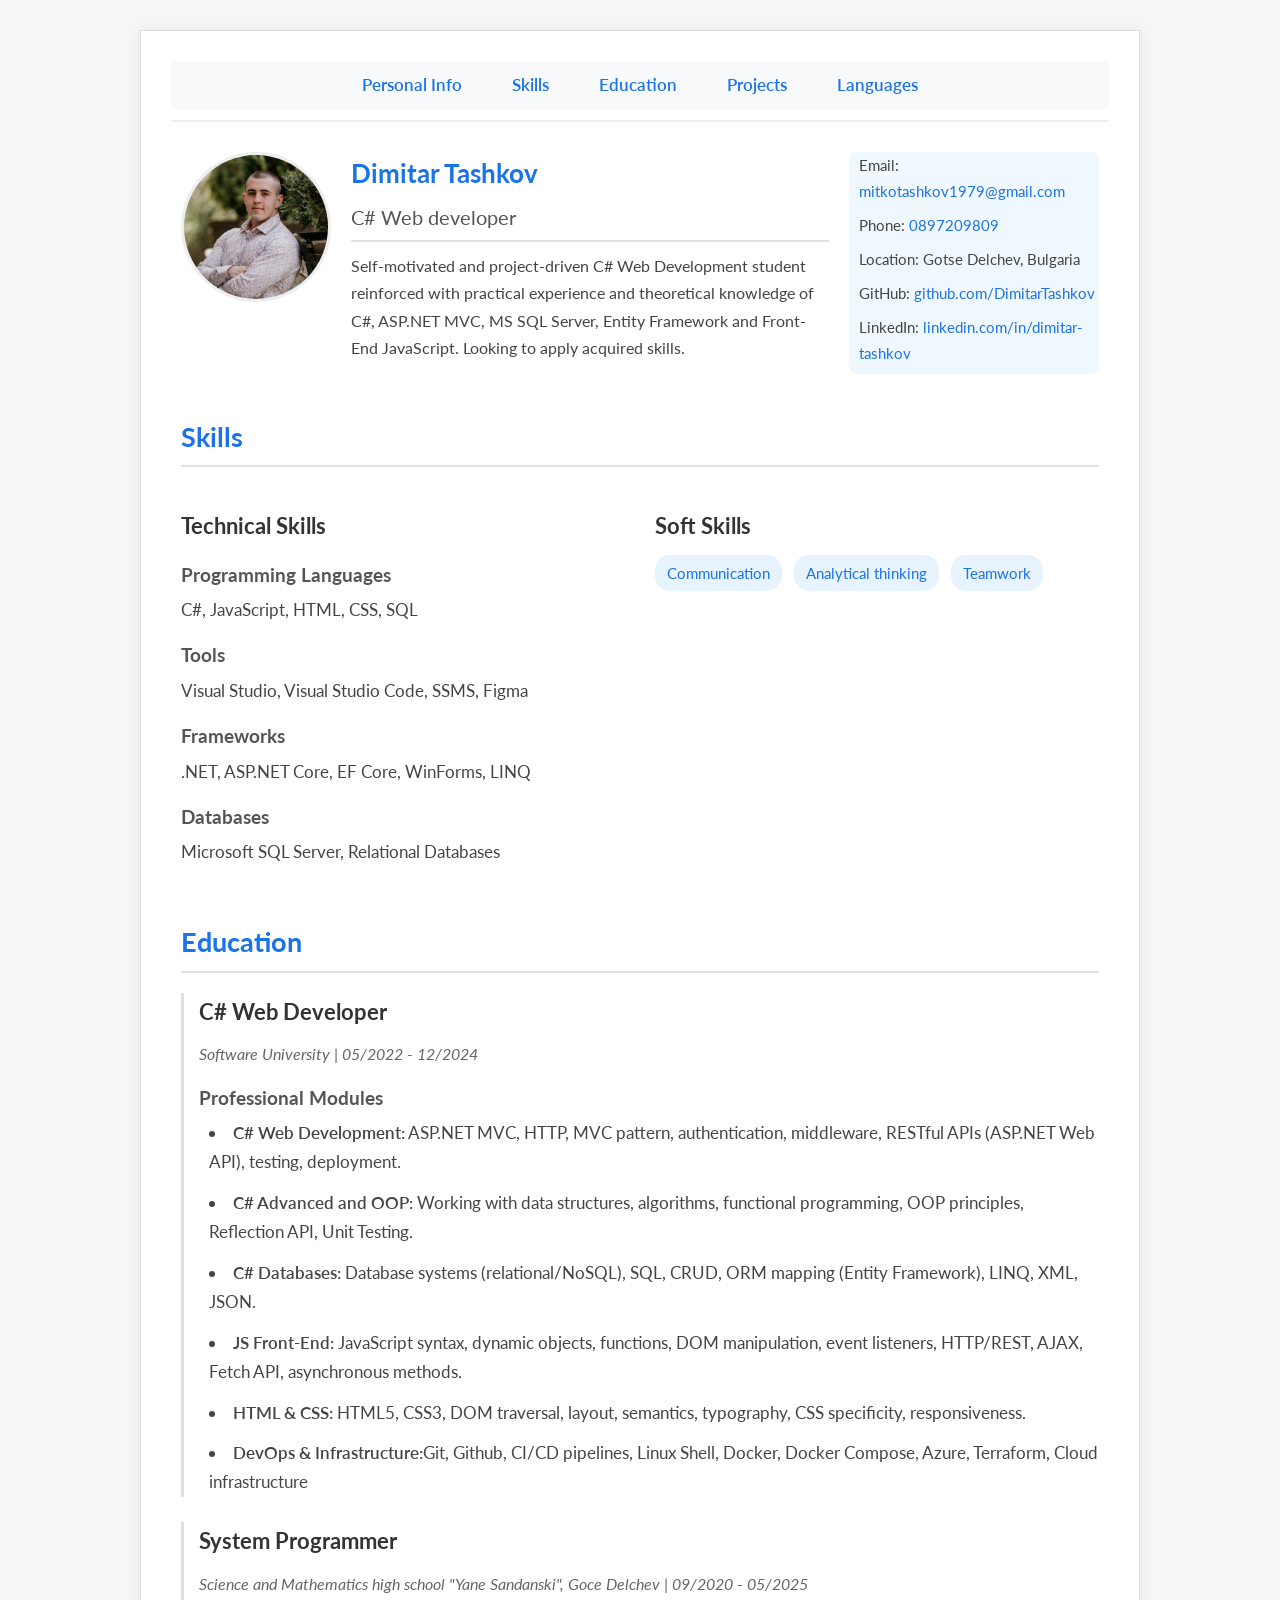
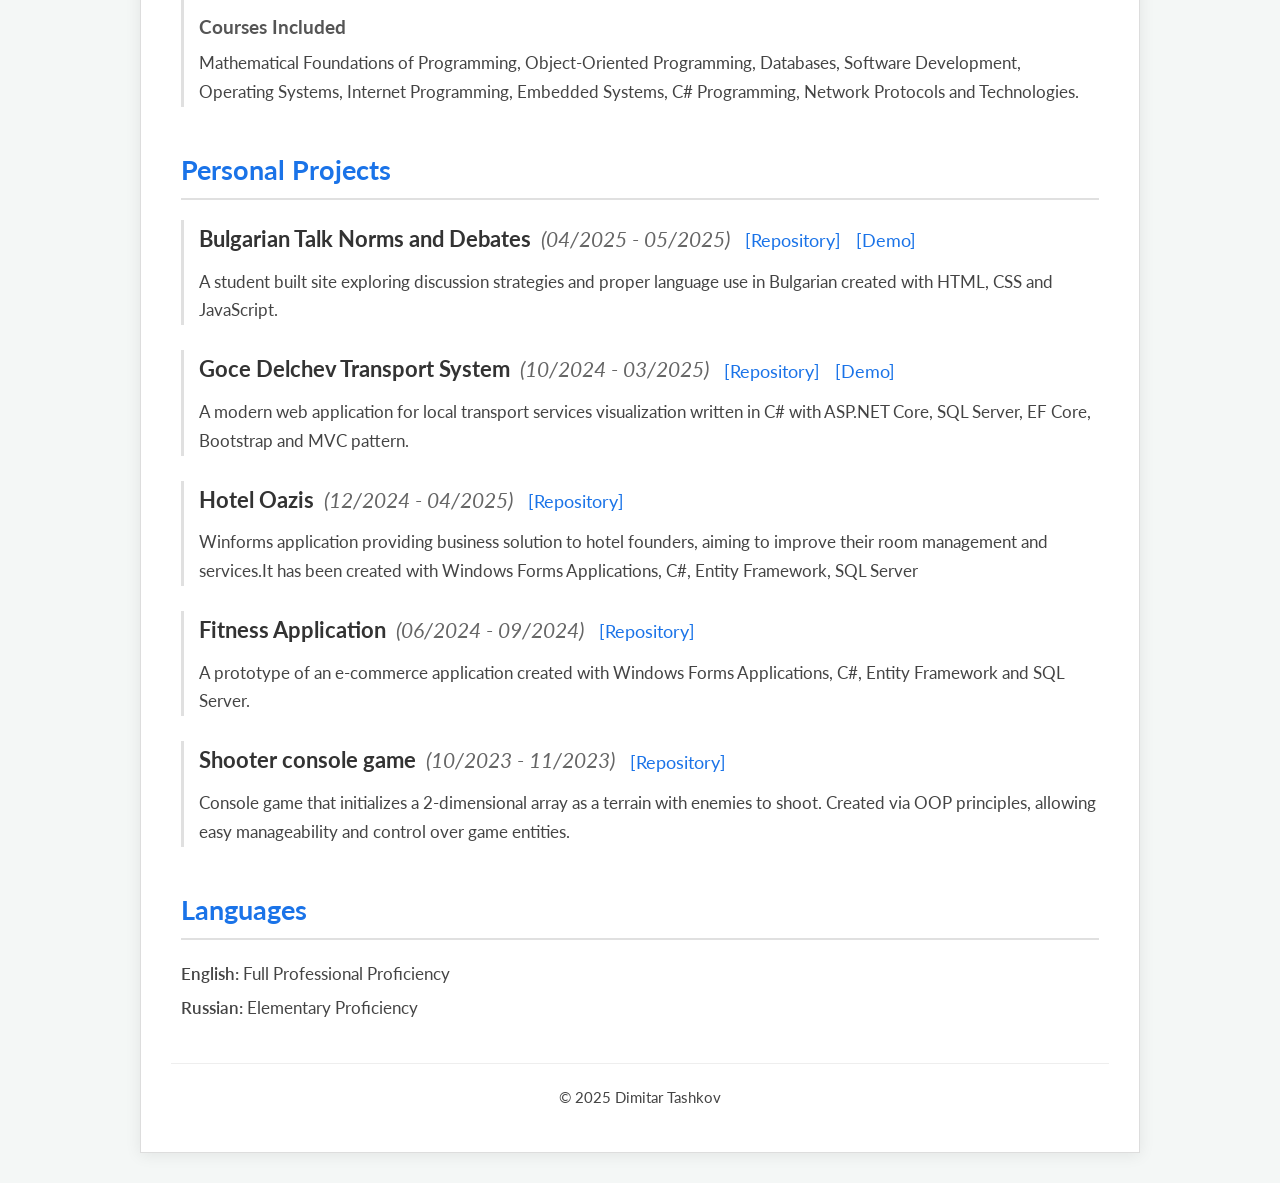
==== index.html @ c93a5710 "added the new completed course information" ====
<!DOCTYPE html>
<html lang="en">
<head>
    <meta charset="UTF-8">
    <meta name="viewport" content="width=device-width, initial-scale=1.0">
    <title>Dimitar Tashkov - C# Web Developer Portfolio</title>
    <link rel="stylesheet" href="style.css">
</head>
<body>

    <header> 
        <nav class="main-nav"> 
            <ul>
                <li><a href="#about">Personal Info</a></li>
                <li><a href="#skills">Skills</a></li>
                <li><a href="#education">Education</a></li>
                <li><a href="#projects">Projects</a></li>
                <li><a href="#languages">Languages</a></li>
            </ul>
        </nav>
    </header>


    <main>
         <section id="about">
            <div class="header-content"> 
               <img src="images/SafetStudio-1229-min.jpg" alt="Dimitar Tashkov" class="profile-pic">
               <div class="header-text">
                   <h1>Dimitar Tashkov</h1>
                   <h2>C# Web developer</h2>
                   <p class="summary">
                       Self-motivated and project-driven C# Web Development student reinforced with
                       practical experience and theoretical knowledge of C#, ASP.NET MVC, MS SQL Server,
                       Entity Framework and Front-End JavaScript. Looking to apply acquired skills.
                   </p>
               </div>
           </div>
           <div class="contact-info">
               <ul>
                   <li>Email: <a href="mailto:mitkotashkov1979@gmail.com">mitkotashkov1979@gmail.com</a></li>
                   <li>Phone: <a href="tel:0897209809">0897209809</a></li>
                   <li>Location: Gotse Delchev, Bulgaria</li>
                   <li>GitHub: <a href="https://github.com/DimitarTashkov" target="_blank">github.com/DimitarTashkov</a></li>
                   <li>LinkedIn: <a href="https://linkedin.com/in/dimitar-tashkov" target="_blank">linkedin.com/in/dimitar-tashkov</a></li>
               </ul>
           </div>
        </section>

        <section id="skills">
            <h2>Skills</h2>
            <div class="skills-grid">
                <div class="skill-category">
                    <h3>Technical Skills</h3>
                    <h4>Programming Languages</h4>
                    <p>C#, JavaScript, HTML, CSS, SQL</p>
                    <h4>Tools</h4>
                    <p>Visual Studio, Visual Studio Code, SSMS, Figma</p>
                    <h4>Frameworks</h4>
                    <p>.NET, ASP.NET Core, EF Core, WinForms, LINQ</p>
                    <h4>Databases</h4>
                    <p>Microsoft SQL Server, Relational Databases</p>
                </div>
                <div class="skill-category">
                    <h3>Soft Skills</h3>
                    <ul class="soft-skills">
                        <li>Communication</li>
                        <li>Analytical thinking</li>
                        <li>Teamwork</li>
                    </ul>
                </div>
            </div>
        </section>

        <section id="education">
            <h2>Education</h2>
            <article class="education-entry">
                <h3>C# Web Developer</h3>
                <p class="institution">Software University | 05/2022 - 12/2024</p>
                <h4>Professional Modules</h4>
                <ul>
                    <li><strong>C# Web Development:</strong> ASP.NET MVC, HTTP, MVC pattern, authentication, middleware, RESTful APIs (ASP.NET Web API), testing, deployment.</li>
                    <li><strong>C# Advanced and OOP:</strong> Working with data structures, algorithms, functional programming, OOP principles, Reflection API, Unit Testing.</li>
                    <li><strong>C# Databases:</strong> Database systems (relational/NoSQL), SQL, CRUD, ORM mapping (Entity Framework), LINQ, XML, JSON.</li>
                    <li><strong>JS Front-End:</strong> JavaScript syntax, dynamic objects, functions, DOM manipulation, event listeners, HTTP/REST, AJAX, Fetch API, asynchronous methods.</li>
                    <li><strong>HTML & CSS:</strong> HTML5, CSS3, DOM traversal, layout, semantics, typography, CSS specificity, responsiveness.</li>
                    <li><strong>DevOps & Infrastructure:</strong>Git, Github, CI/CD pipelines, Linux Shell, Docker, Docker Compose, Azure, Terraform, Cloud infrastructure</li>

                </ul>
            </article>
            <article class="education-entry">
                <h3>System Programmer</h3>
                <p class="institution">Science and Mathematics high school "Yane Sandanski", Goce Delchev | 09/2020 - 05/2025</p>
                <h4>Courses Included</h4>
                <p>Mathematical Foundations of Programming, Object-Oriented Programming, Databases, Software Development, Operating Systems, Internet Programming, Embedded Systems, C# Programming, Network Protocols and Technologies.</p>
            </article>
        </section>

        <section id="projects">
            <h2>Personal Projects</h2>
            <article class="project-entry">
                <h3>
                    Bulgarian Talk Norms and Debates
                    <span class="project-dates">(04/2025 - 05/2025)</span>
                    <a href="https://github.com/Nas-k-o/Bulgarian-Talk-Norms-and-Debate" class="project-link" target="_blank">[Repository]</a>
                    <a href="https://nas-k-o.github.io/Bulgarian-Talk-Norms-and-Debate/" class="project-link" target="_blank">[Demo]</a> 
                </h3>
                <p>A student built site exploring discussion strategies and proper language use in Bulgarian created with HTML, CSS and JavaScript.</p>
            </article>
            <article class="project-entry">
                <h3>
                    Goce Delchev Transport System
                    <span class="project-dates">(10/2024 - 03/2025)</span>
                    <a href="https://github.com/DimitarTashkov/GoceTransportApp" class="project-link" target="_blank">[Repository]</a>
                    <a href="https://gocetransport.azurewebsites.net/" class="project-link" target="_blank">[Demo]</a>                 </h3>
                <p>A modern web application for local transport services visualization written in C# with ASP.NET Core, SQL Server, EF Core, Bootstrap and MVC pattern.</p>
            </article>
            <article class="project-entry">
                <h3>
                    Hotel Oazis
                    <span class="project-dates">(12/2024 - 04/2025)</span>
                     <a href="https://github.com/DimitarTashkov/Hotel-Oazis" class="project-link" target="_blank">[Repository]</a> <!-- Add actual link -->
               </h3>
                <p>Winforms application providing business solution to hotel founders, aiming to improve their room management and services.It has been created with Windows Forms Applications, C#, Entity Framework, SQL Server</p>
            </article>
            <article class="project-entry">
                <h3>
                    Fitness Application
                    <span class="project-dates">(06/2024 - 09/2024)</span>
                     <a href="https://github.com/DimitarTashkov/Fitness-Application" class="project-link" target="_blank">[Repository]</a> <!-- Add actual link -->
               </h3>
                <p>A prototype of an e-commerce application created with Windows Forms Applications, C#, Entity Framework and SQL Server.</p>
            </article>
            <article class="project-entry">
                <h3>
                    Shooter console game
                    <span class="project-dates">(10/2023 - 11/2023)</span>
                     <a href="https://github.com/DimitarTashkov/Shooter-Game-Project" class="project-link" target="_blank">[Repository]</a> <!-- Add actual link -->
               </h3>
                <p>Console game that initializes a 2-dimensional array as a terrain with enemies to shoot. Created via OOP principles, allowing easy manageability and control over game entities.</p>
            </article>
        </section>

        <section id="languages">
            <h2>Languages</h2>
            <p><strong>English:</strong> Full Professional Proficiency</p>
            <p><strong>Russian:</strong> Elementary Proficiency</p>
        </section>
    </main>

    <footer>
        <p>© 2025 Dimitar Tashkov</p>
    </footer>

</body>
</html>
---- style.css ----
@import url('https://fonts.googleapis.com/css2?family=Lato:wght@400;700&display=swap'); 

* {
    box-sizing: border-box;
    margin: 0;
    padding: 0;
}

html { 
    background-color: #f4f7f6; 
}

body {
    font-family: 'Lato', 'Segoe UI', Tahoma, Geneva, Verdana, sans-serif; 
    line-height: 1.7; 
    color: #333;
    max-width: 1000px; 
    margin: 30px auto; 
    padding: 30px; 
    border: 1px solid #ddd; 
    box-shadow: 0 2px 15px rgba(0, 0, 0, 0.08); 
    background-color: #fff; 
    font-size: 17px; 
}

header {
    border-bottom: 2px solid #eee;
    padding-bottom: 10px; 
    margin-bottom: 30px;
    display: flex; 
    flex-direction: column; 
    align-items: center; 
}

.main-nav {
    width: 100%; 
    background-color: #f8f9fa; 
    padding: 10px 0; 
    border-radius: 5px; 
}

.main-nav ul {
    list-style: none; 
    padding: 0;
    margin: 0;
    display: flex; 
    justify-content: center; 
    gap: 20px; 
}

.main-nav li {
    margin: 0; 
}

.main-nav a {
    text-decoration: none; 
    color: #1a73e8; 
    padding: 8px 15px; 
    border-radius: 4px;
    transition: background-color 0.3s ease; 
    font-weight: 600;
}

.main-nav a:hover,
.main-nav a:focus { 
    background-color: #e7f3ff;
    color: #0f4fa8; 
}

#about {
    display: flex; 
    flex-wrap: wrap; 
    gap: 20px; 
    margin-bottom: 40px; 
}

.header-content {
    display: flex;
    align-items: flex-start; 
    gap: 20px;
    flex: 3; 
    min-width: 300px; 
}

.profile-pic {
    width: 150px;  
    height: 150px; 
    border-radius: 50%; 
    object-fit: cover; 
    border: 3px solid #eee;
}

.header-text h1 {
    margin-bottom: 5px;
    color: #1a73e8; 
    font-weight: 700; 
}

.header-text h2 {
    margin-bottom: 10px;
    font-weight: normal;
    color: #555;
    font-size: 1.2em;
}

.summary {
    font-size: 0.95em;
    color: #444;
}

.contact-info {
    flex: 1; 
    min-width: 250px; 
    background-color: #f0f8ff; 
    border-radius: 8px;
    font-size: 0.9em;
    margin-top: 0;
}

.contact-info ul {
    list-style: none;
}

.contact-info li {
    margin-bottom: 8px;
}

.contact-info a {
    color: #1a73e8;
    text-decoration: none;
}

contact-info a:hover {
    text-decoration: underline;
}

main {
    padding: 0 10px; 
}

section {
    margin-bottom: 40px;
}

h2 { 
    color: #1a73e8;
    border-bottom: 2px solid #e0e0e0;
    padding-bottom: 5px;
    margin-bottom: 20px;
    font-size: 1.6em;
    font-weight: 700; 
}

h3 { 
    color: #333;
    margin-bottom: 10px;
    font-size: 1.3em;
    font-weight: 700; 
    margin-top: 20px; 
}

h4 { 
    color: #555;
    margin-top: 15px;
    margin-bottom: 5px;
    font-size: 1.1em;
    font-weight: 700; 
}

p, li {
    margin-bottom: 12px; 
    color: #444;
}

ul {
    list-style-position: inside; 
    padding-left: 10px; 
}

strong {
    font-weight: 600; 
}

a {
    color: #1a73e8;
}

a:hover {
    color: #0f4fa8;
}

#skills .skills-grid {
    display: grid;
    grid-template-columns: repeat(auto-fit, minmax(250px, 1fr)); 
    gap: 30px;
}

.soft-skills {
    list-style: none;
    padding-left: 0;
}

.soft-skills li {
    display: inline-block; 
    background-color: #e7f3ff;
    color: #1a73e8;
    padding: 5px 12px;
    border-radius: 15px;
    margin-right: 8px;
    margin-bottom: 8px;
    font-size: 0.9em;
}

.education-entry, .project-entry {
    margin-bottom: 25px;
    padding-left: 15px;
    border-left: 3px solid #e0e0e0; 
}

.institution, .project-dates {
    font-style: italic;
    color: #666;
    font-size: 0.95em;
    margin-bottom: 10px;
}
.project-link {
    font-size: 0.8em;
    margin-left: 10px;
    text-decoration: none;
    color: #1a73e8;
    font-weight: normal;
    vertical-align: middle;
}
.project-link:hover {
    text-decoration: underline;
}
.project-dates {
    margin-left: 5px;
    font-weight: normal;
}

#languages p {
    margin-bottom: 5px;
}

footer {
    text-align: center;
    margin-top: 40px;
    padding-top: 20px;
    border-top: 1px solid #eee;
    font-size: 0.9em;
    color: #777;
}

@media (max-width: 768px) {
    body {
        margin: 10px;
        padding: 15px;
        font-size: 16px; /* Slightly reduce base font size */
    }

    header {
        flex-direction: column; 
        align-items: center; 
        text-align: center;
        margin-bottom: 20px; /* Reduce margin */
    }

    .main-nav ul {
        gap: 10px; /* Reduce gap between nav items */
        flex-wrap: wrap; /* Allow nav items to wrap */
        justify-content: center; /* Keep items centered */
    }

    #about {
        gap: 15px; /* Reduce gap in about section */
        flex-direction: column; /* Stack children vertically */
        align-items: center; /* Center items now that it's a column */
    }

    .header-content {
        flex-direction: column;
        align-items: center;
        text-align: center;
        min-width: auto; /* Remove min-width */
        width: 100%; /* Ensure it takes full width */
    }

    .contact-info {
        width: 100%;
        margin-top: 15px;
        text-align: left;
        min-width: auto; /* Remove min-width */
    }

    h1 {
        font-size: 1.8em;
    }
    h2 { /* Section titles */
        font-size: 1.4em;
    }
    h3 { /* Sub-section titles */
        font-size: 1.2em;
    }
}

@media (max-width: 480px) {
    body {
        padding: 10px; /* Further reduce padding */
        font-size: 15px; /* Further reduce base font size */
    }

    .main-nav ul {
        flex-direction: column; /* Stack nav items vertically */
        align-items: center; /* Center stacked items */
        gap: 5px; /* Reduce gap for vertical stack */
    }

    .main-nav a {
        padding: 6px 10px; /* Slightly reduce nav link padding */
    }

    .profile-pic {
        width: 100px; /* Make picture smaller */
        height: 100px;
    }
     h1 {
        font-size: 1.6em;
    }
    h2 { /* Section titles */
        font-size: 1.3em;
    }
    h3 { /* Sub-section titles */
        font-size: 1.1em;
    }
    .skills-grid {
        grid-template-columns: 1fr; /* Already set, but good to confirm */
        gap: 15px; /* Reduce gap in skills grid */
    }

    .education-entry, .project-entry {
        padding-left: 10px; /* Reduce padding */
    }
    /* Adjust font sizes for smaller screens */
}
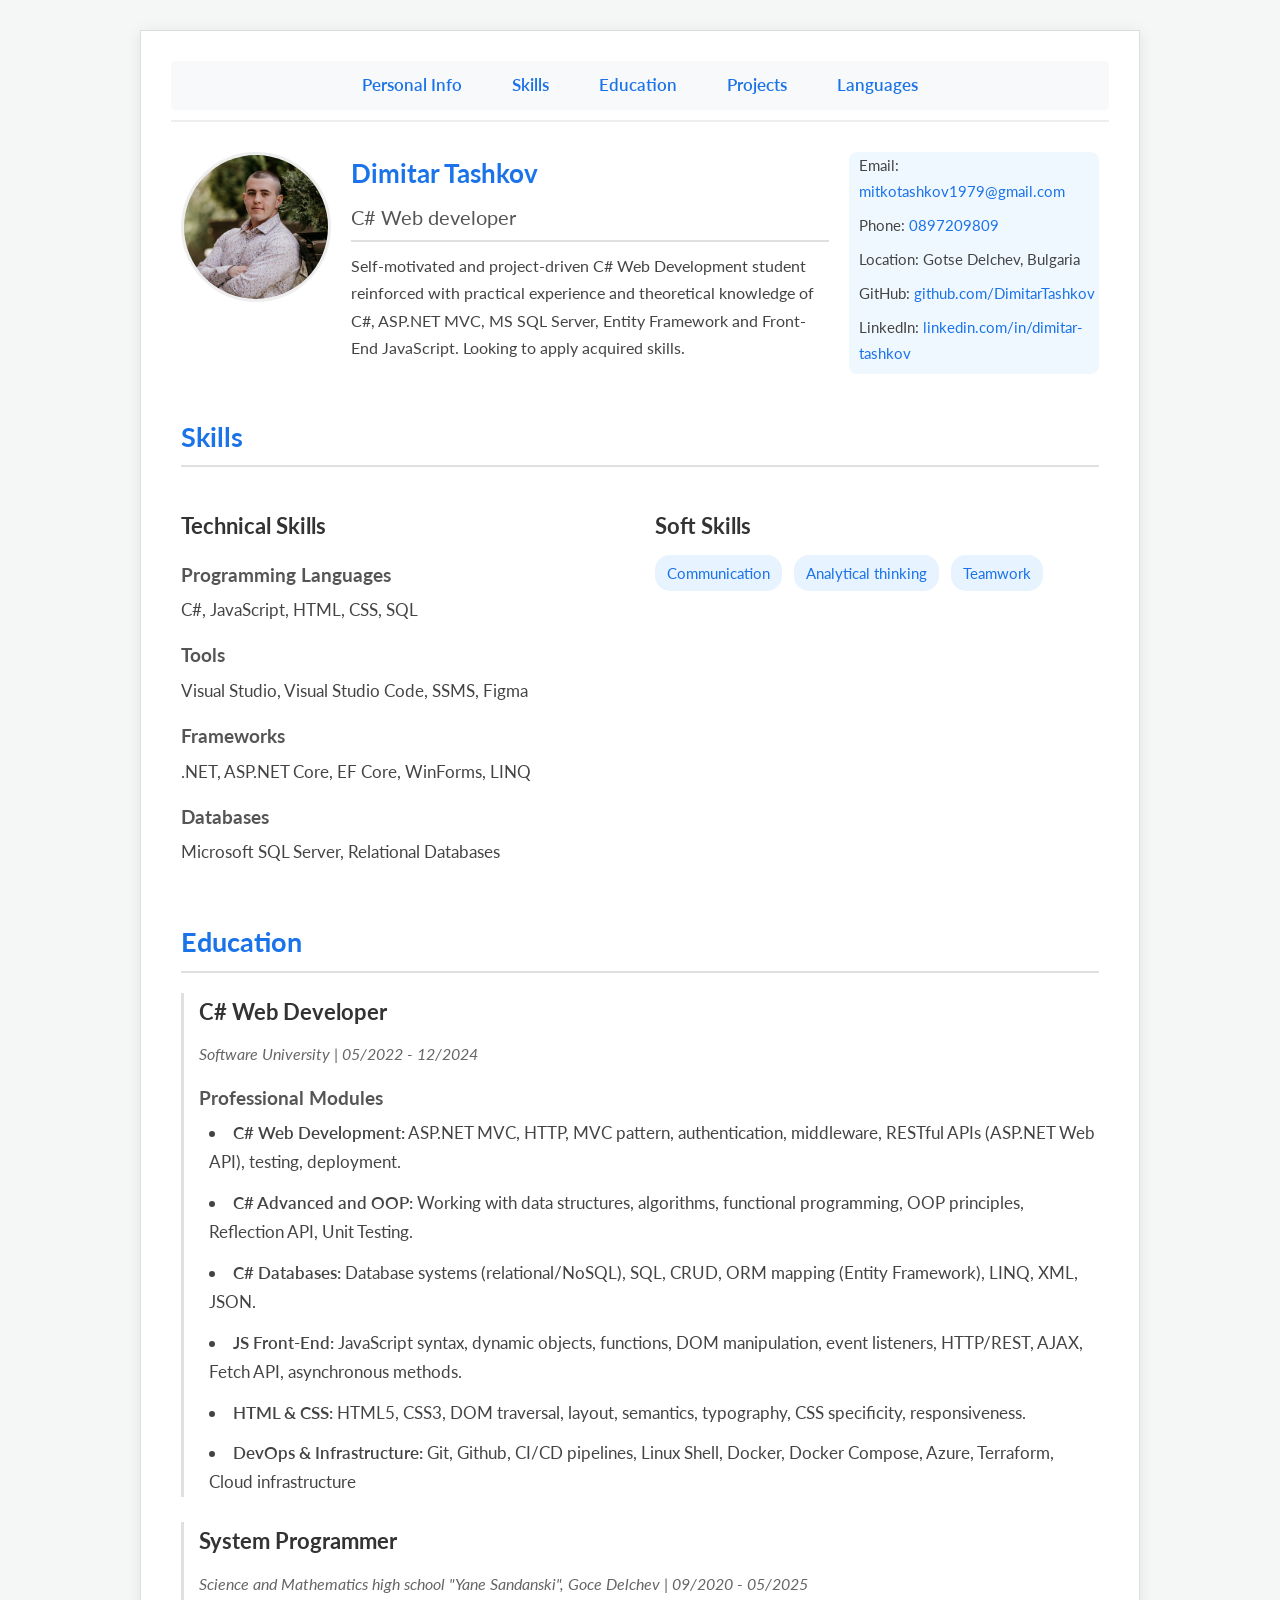
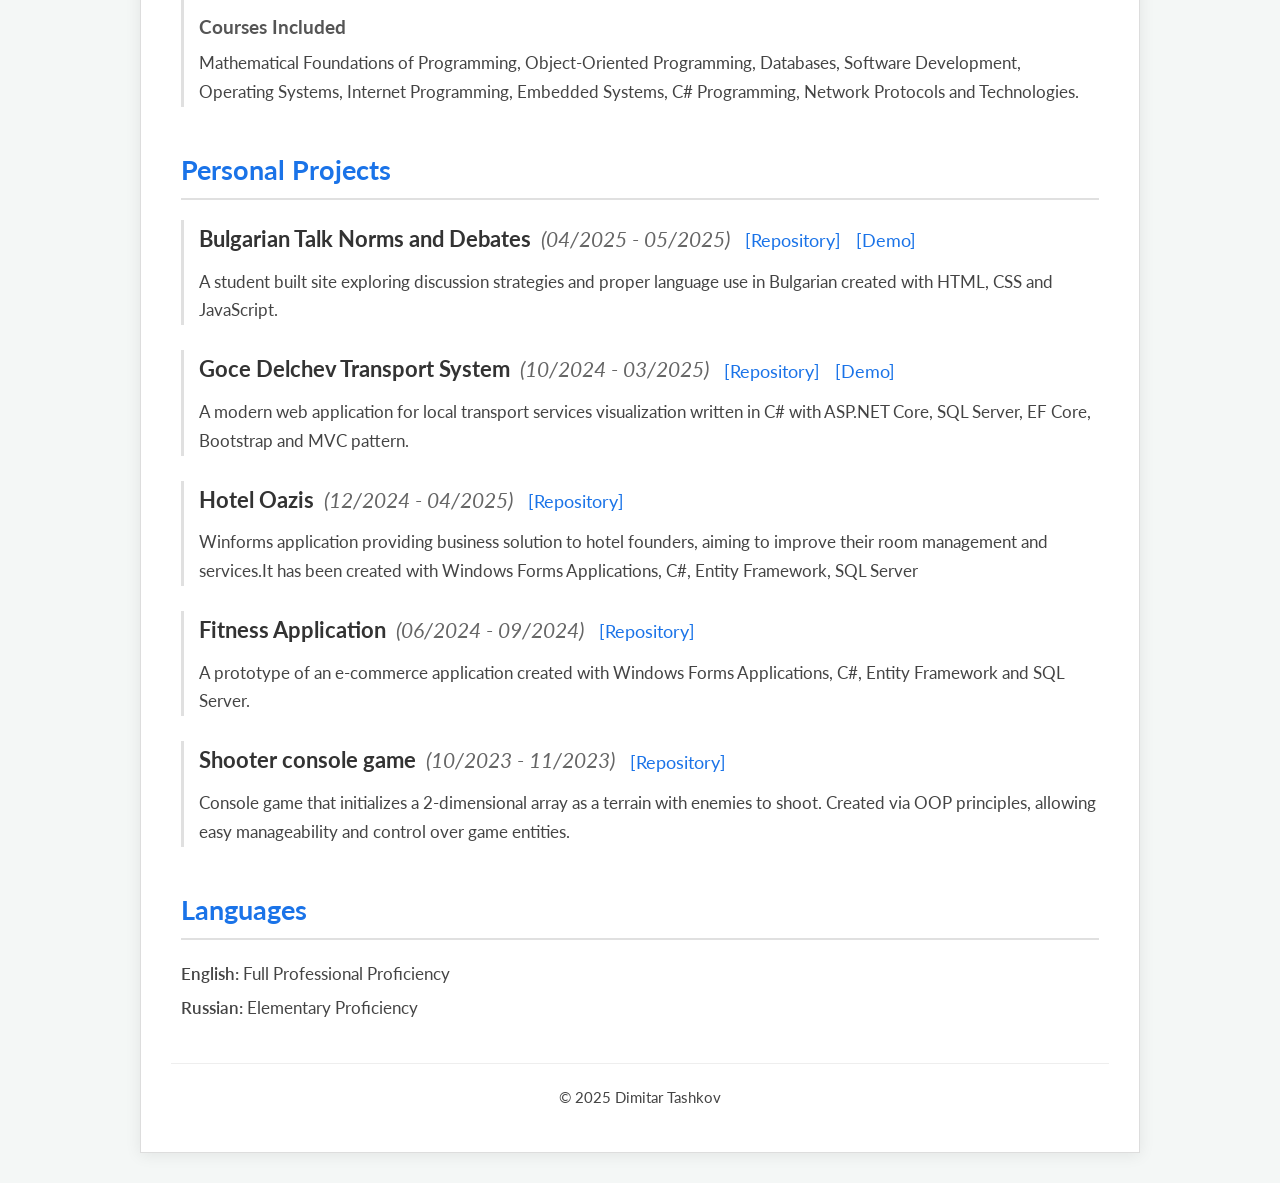
==== commit c9fbf033: "Fix spacing" ====
--- a/index.html
+++ b/index.html
@@ -83,7 +83,7 @@
                     <li><strong>C# Databases:</strong> Database systems (relational/NoSQL), SQL, CRUD, ORM mapping (Entity Framework), LINQ, XML, JSON.</li>
                     <li><strong>JS Front-End:</strong> JavaScript syntax, dynamic objects, functions, DOM manipulation, event listeners, HTTP/REST, AJAX, Fetch API, asynchronous methods.</li>
                     <li><strong>HTML & CSS:</strong> HTML5, CSS3, DOM traversal, layout, semantics, typography, CSS specificity, responsiveness.</li>
-                    <li><strong>DevOps & Infrastructure:</strong>Git, Github, CI/CD pipelines, Linux Shell, Docker, Docker Compose, Azure, Terraform, Cloud infrastructure</li>
+                    <li><strong>DevOps & Infrastructure: </strong>Git, Github, CI/CD pipelines, Linux Shell, Docker, Docker Compose, Azure, Terraform, Cloud infrastructure</li>
 
                 </ul>
             </article>
@@ -152,4 +152,4 @@
     </footer>
 
 </body>
-</html>+</html>
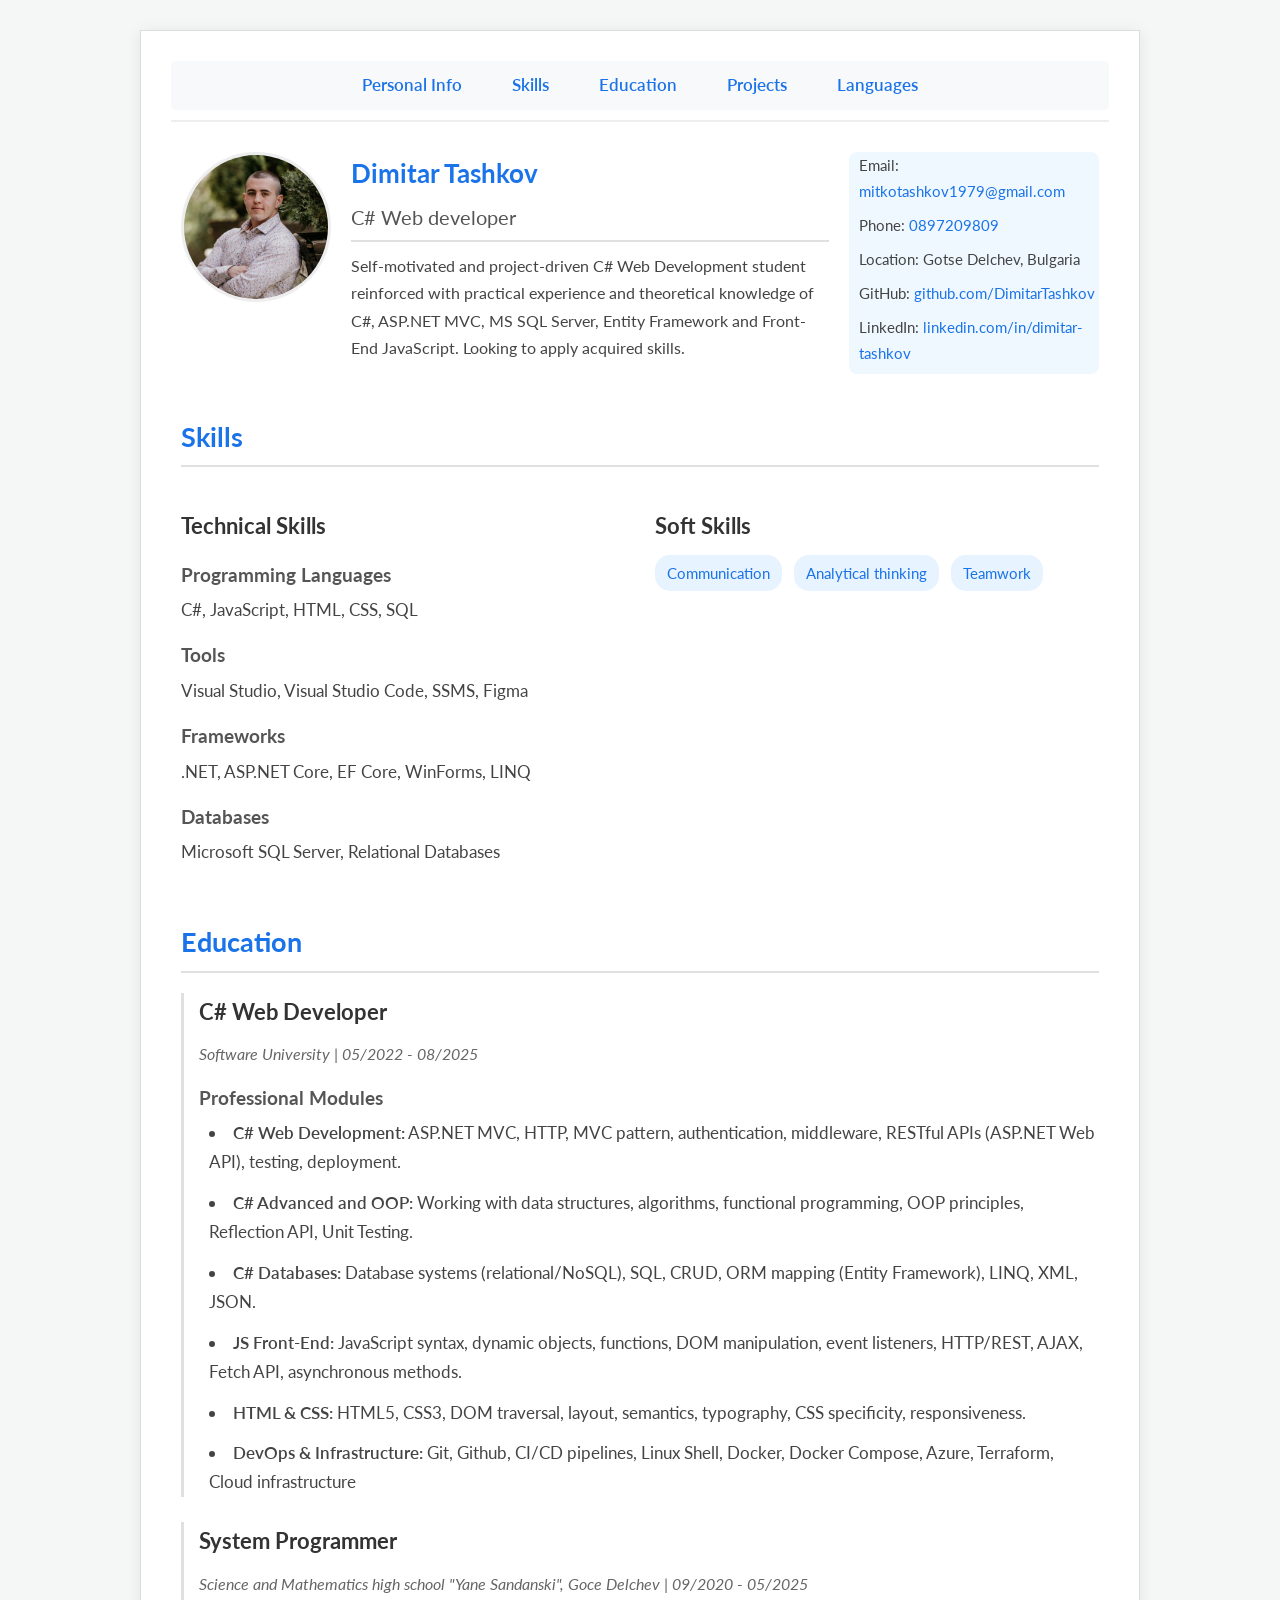
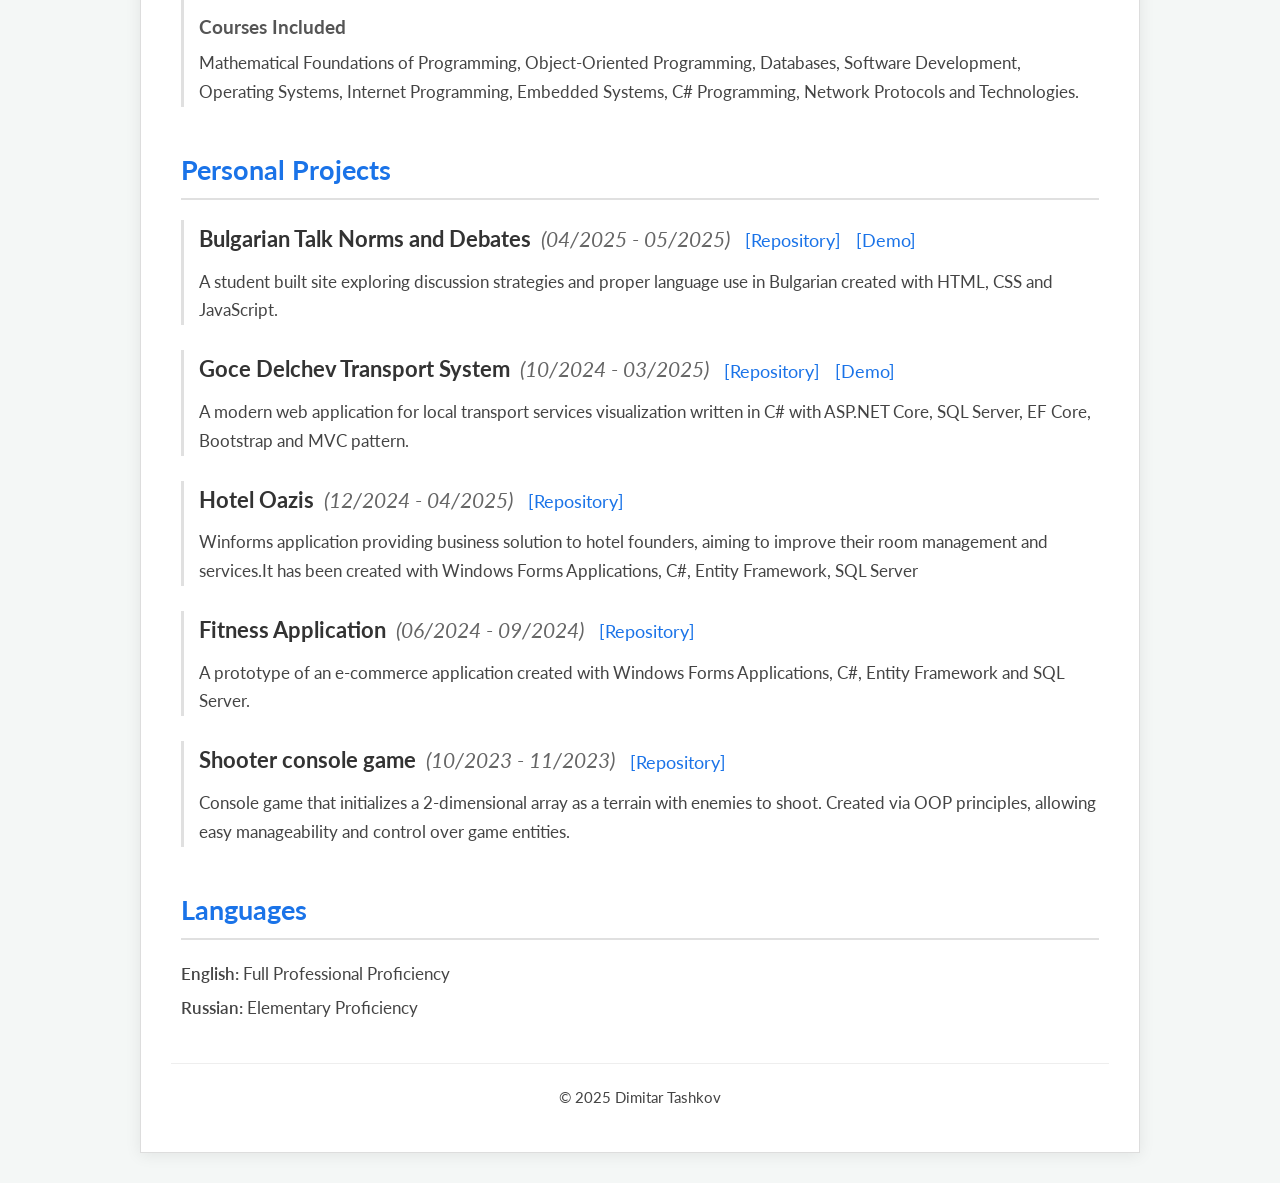
==== commit ecfa4000: "fix years" ====
--- a/index.html
+++ b/index.html
@@ -75,7 +75,7 @@
             <h2>Education</h2>
             <article class="education-entry">
                 <h3>C# Web Developer</h3>
-                <p class="institution">Software University | 05/2022 - 12/2024</p>
+                <p class="institution">Software University | 05/2022 - 08/2025</p>
                 <h4>Professional Modules</h4>
                 <ul>
                     <li><strong>C# Web Development:</strong> ASP.NET MVC, HTTP, MVC pattern, authentication, middleware, RESTful APIs (ASP.NET Web API), testing, deployment.</li>
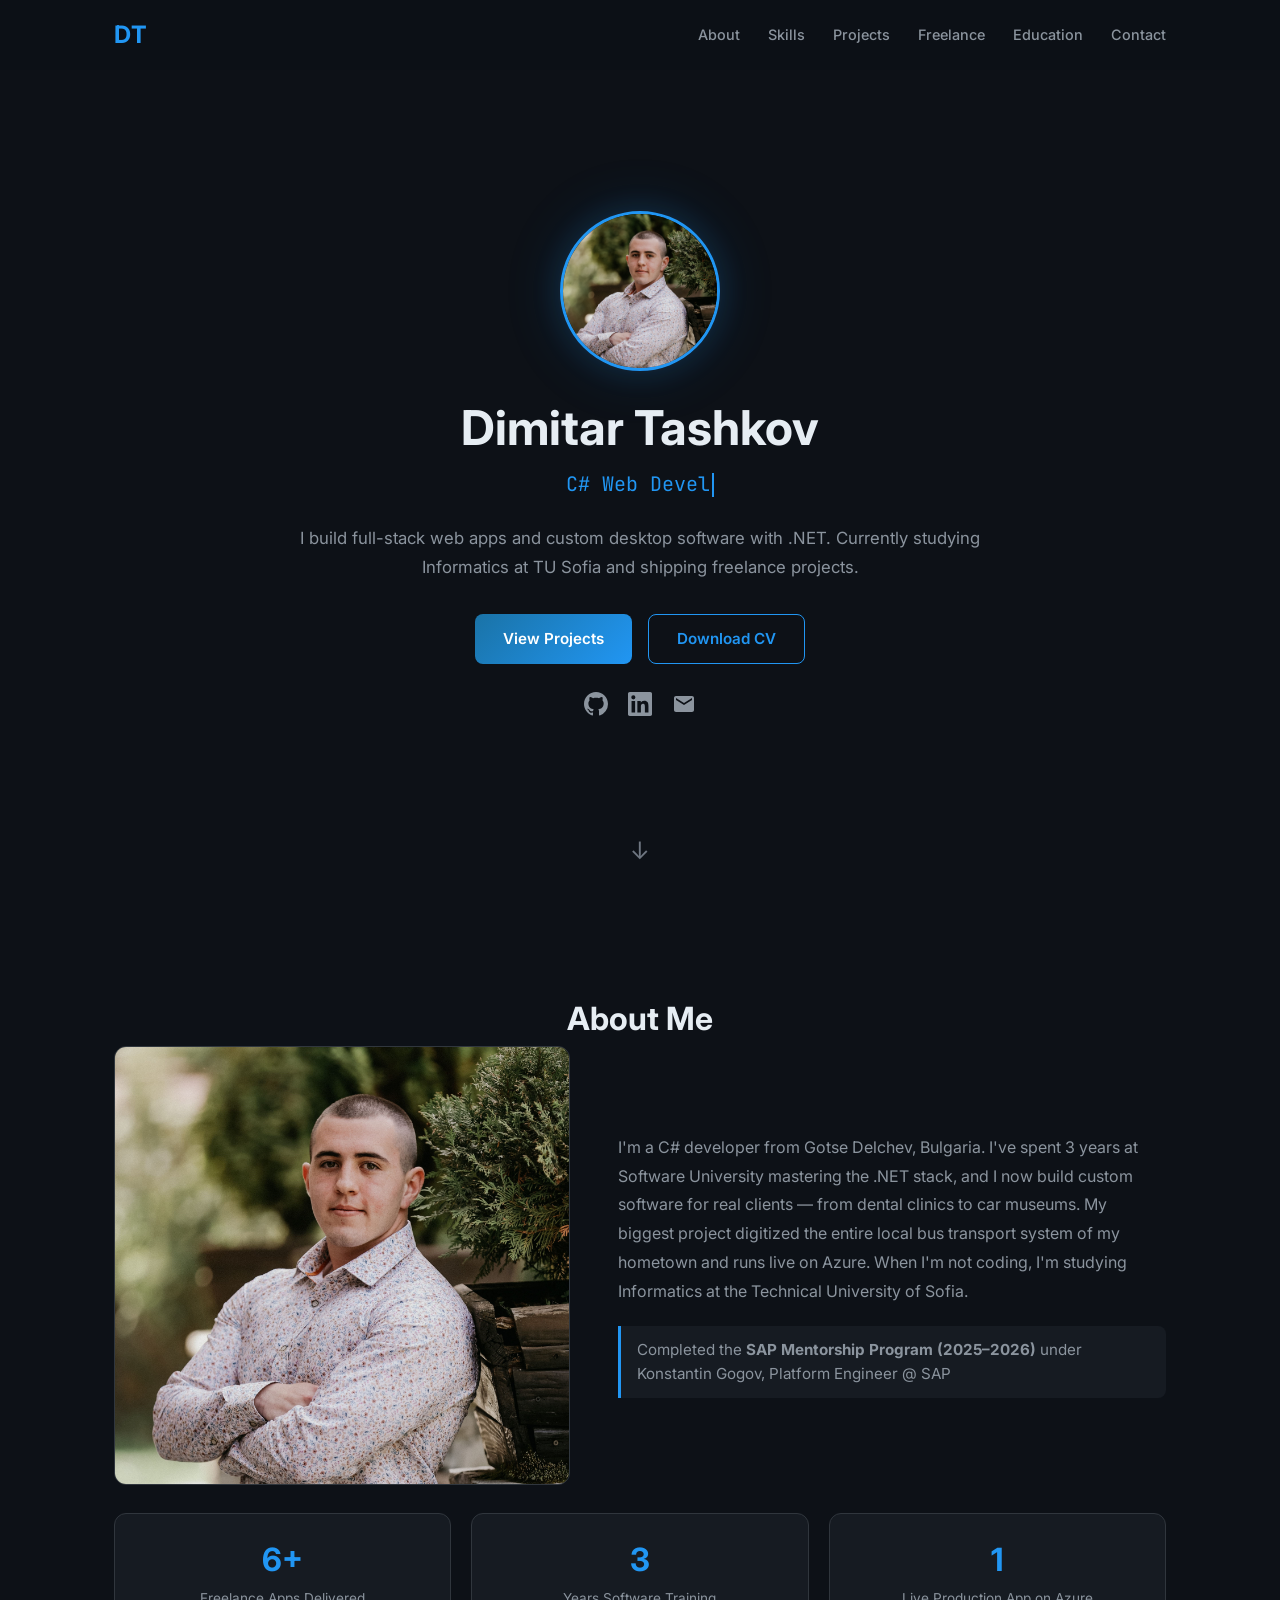
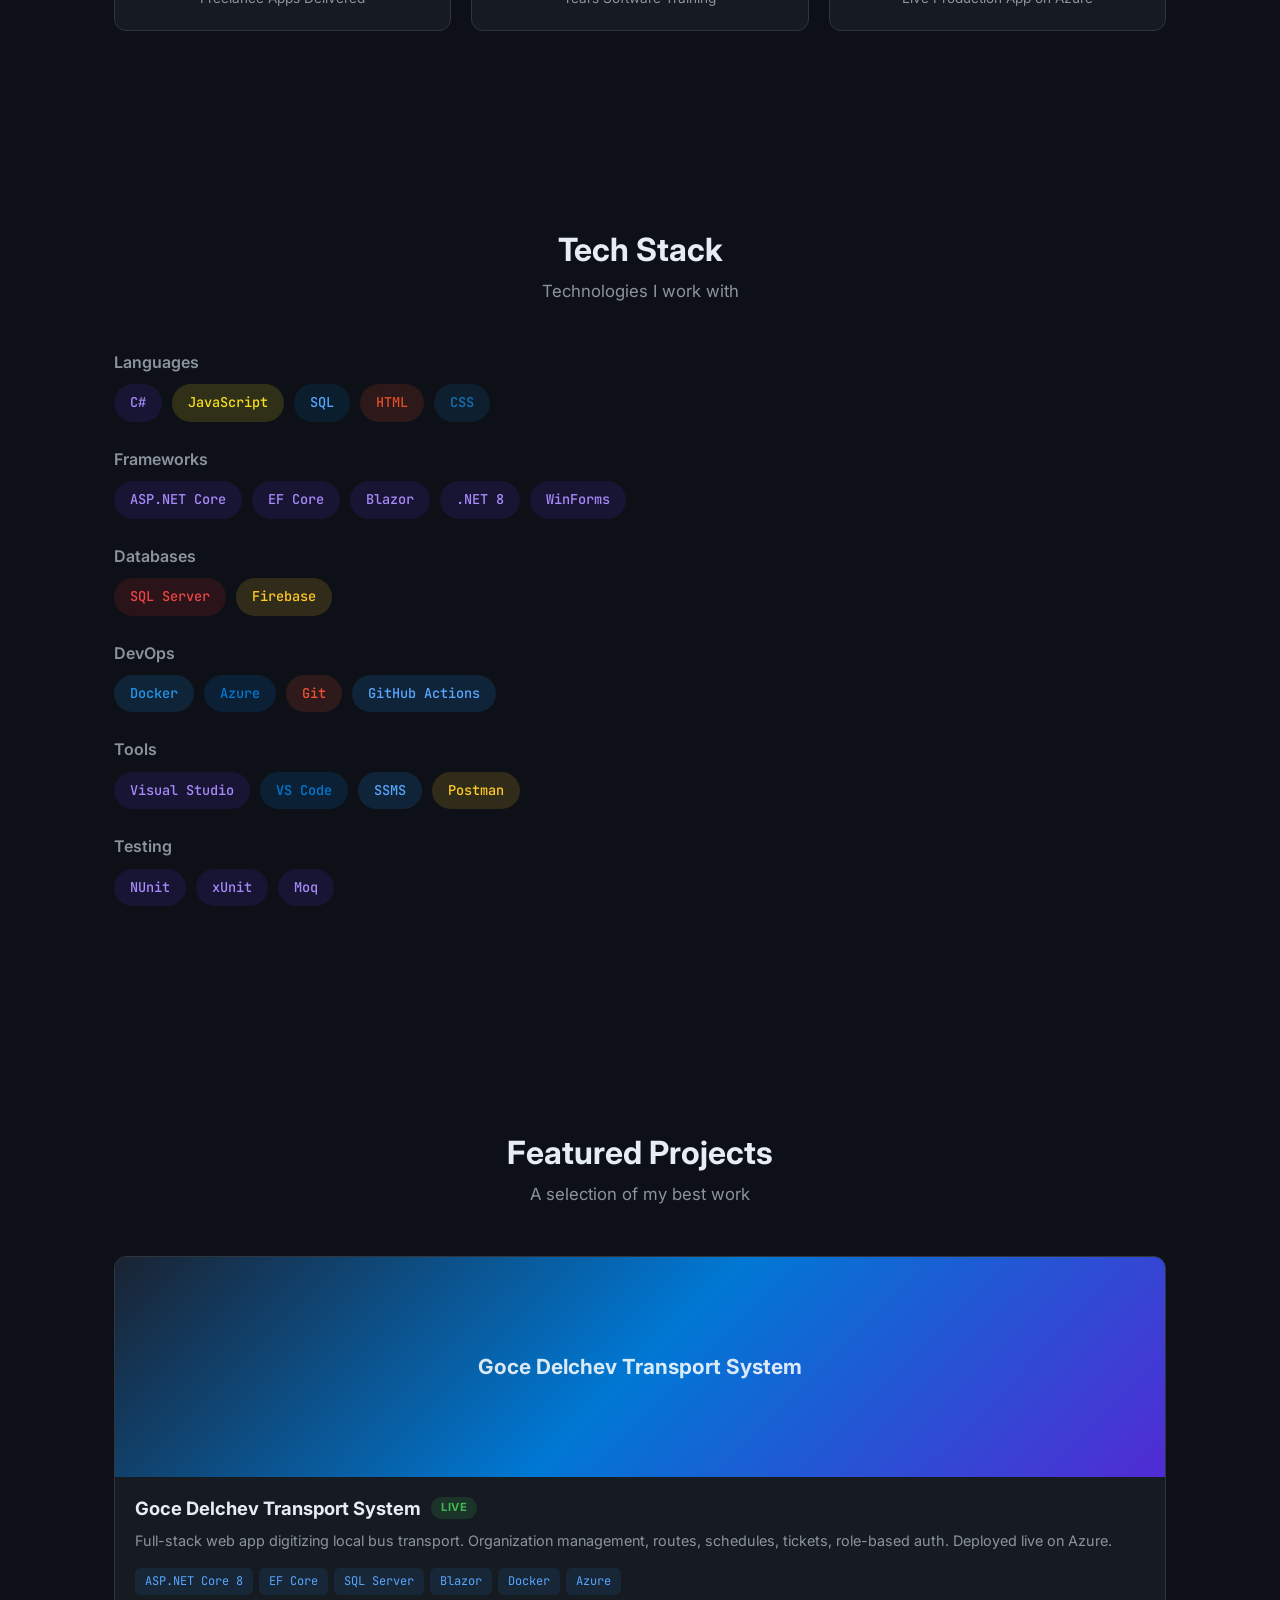
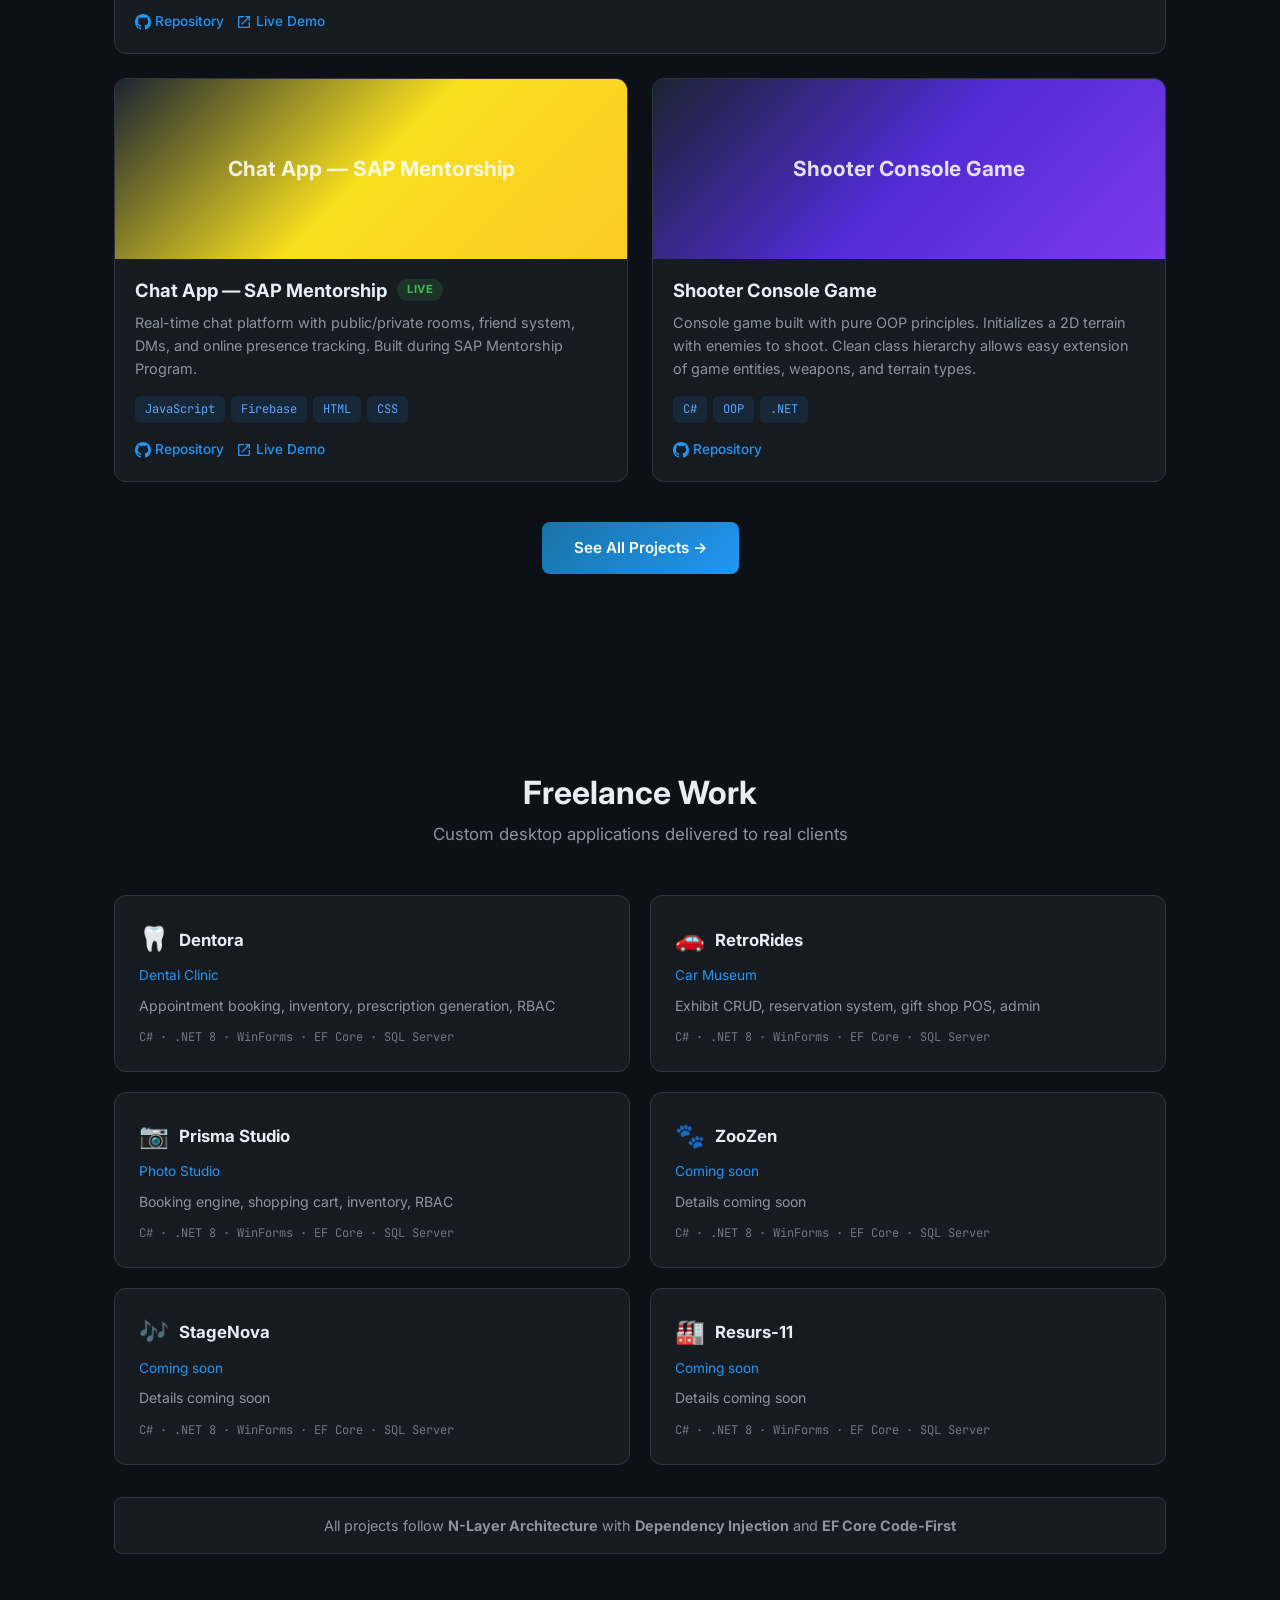
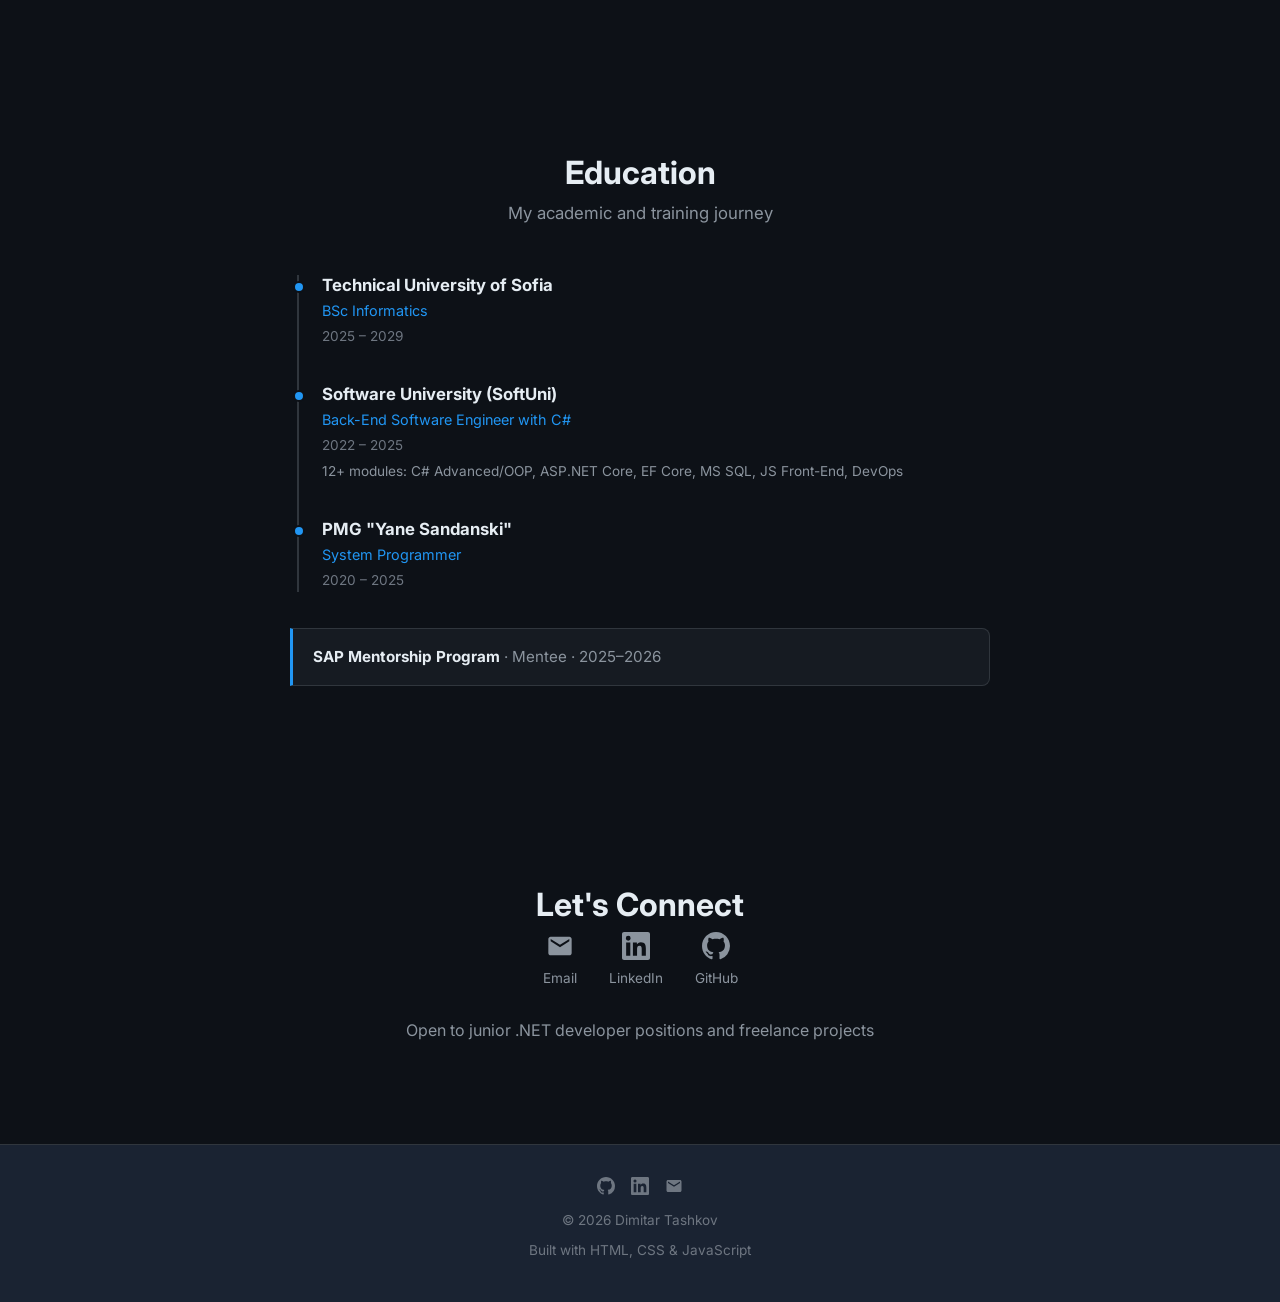
==== commit cc2d7f49: "Improved my portfolio page, made it more intuitive and user friendly" ====
--- a/index.html
+++ b/index.html
@@ -1,155 +1,416 @@
 <!DOCTYPE html>
 <html lang="en">
 <head>
-    <meta charset="UTF-8">
-    <meta name="viewport" content="width=device-width, initial-scale=1.0">
-    <title>Dimitar Tashkov - C# Web Developer Portfolio</title>
-    <link rel="stylesheet" href="style.css">
+  <meta charset="UTF-8">
+  <meta name="viewport" content="width=device-width, initial-scale=1.0">
+  <title>Dimitar Tashkov — C# Web Developer</title>
+  <meta name="description" content="Dimitar Tashkov — C# Web Developer from Bulgaria. Full-stack .NET developer, freelance software engineer, and Informatics student at TU Sofia.">
+  <meta name="keywords" content="C#, ASP.NET, developer, Bulgaria, .NET, web developer, freelance">
+  <meta property="og:title" content="Dimitar Tashkov — C# Web Developer">
+  <meta property="og:description" content="Full-stack .NET developer building web apps and custom desktop software. Currently studying Informatics at TU Sofia.">
+  <meta property="og:type" content="website">
+  <link rel="icon" href="data:image/svg+xml,<svg xmlns='http://www.w3.org/2000/svg' viewBox='0 0 100 100'><text y='.9em' font-size='90'>DT</text></svg>">
+  <link rel="preconnect" href="https://fonts.googleapis.com">
+  <link rel="preconnect" href="https://fonts.gstatic.com" crossorigin>
+  <link rel="stylesheet" href="style.css">
 </head>
 <body>
 
-    <header> 
-        <nav class="main-nav"> 
-            <ul>
-                <li><a href="#about">Personal Info</a></li>
-                <li><a href="#skills">Skills</a></li>
-                <li><a href="#education">Education</a></li>
-                <li><a href="#projects">Projects</a></li>
-                <li><a href="#languages">Languages</a></li>
-            </ul>
-        </nav>
-    </header>
-
-
-    <main>
-         <section id="about">
-            <div class="header-content"> 
-               <img src="images/SafetStudio-1229-min.jpg" alt="Dimitar Tashkov" class="profile-pic">
-               <div class="header-text">
-                   <h1>Dimitar Tashkov</h1>
-                   <h2>C# Web developer</h2>
-                   <p class="summary">
-                       Self-motivated and project-driven C# Web Development student reinforced with
-                       practical experience and theoretical knowledge of C#, ASP.NET MVC, MS SQL Server,
-                       Entity Framework and Front-End JavaScript. Looking to apply acquired skills.
-                   </p>
-               </div>
-           </div>
-           <div class="contact-info">
-               <ul>
-                   <li>Email: <a href="mailto:mitkotashkov1979@gmail.com">mitkotashkov1979@gmail.com</a></li>
-                   <li>Phone: <a href="tel:0897209809">0897209809</a></li>
-                   <li>Location: Gotse Delchev, Bulgaria</li>
-                   <li>GitHub: <a href="https://github.com/DimitarTashkov" target="_blank">github.com/DimitarTashkov</a></li>
-                   <li>LinkedIn: <a href="https://linkedin.com/in/dimitar-tashkov" target="_blank">linkedin.com/in/dimitar-tashkov</a></li>
-               </ul>
-           </div>
-        </section>
-
-        <section id="skills">
-            <h2>Skills</h2>
-            <div class="skills-grid">
-                <div class="skill-category">
-                    <h3>Technical Skills</h3>
-                    <h4>Programming Languages</h4>
-                    <p>C#, JavaScript, HTML, CSS, SQL</p>
-                    <h4>Tools</h4>
-                    <p>Visual Studio, Visual Studio Code, SSMS, Figma</p>
-                    <h4>Frameworks</h4>
-                    <p>.NET, ASP.NET Core, EF Core, WinForms, LINQ</p>
-                    <h4>Databases</h4>
-                    <p>Microsoft SQL Server, Relational Databases</p>
-                </div>
-                <div class="skill-category">
-                    <h3>Soft Skills</h3>
-                    <ul class="soft-skills">
-                        <li>Communication</li>
-                        <li>Analytical thinking</li>
-                        <li>Teamwork</li>
-                    </ul>
-                </div>
-            </div>
-        </section>
-
-        <section id="education">
-            <h2>Education</h2>
-            <article class="education-entry">
-                <h3>C# Web Developer</h3>
-                <p class="institution">Software University | 05/2022 - 08/2025</p>
-                <h4>Professional Modules</h4>
-                <ul>
-                    <li><strong>C# Web Development:</strong> ASP.NET MVC, HTTP, MVC pattern, authentication, middleware, RESTful APIs (ASP.NET Web API), testing, deployment.</li>
-                    <li><strong>C# Advanced and OOP:</strong> Working with data structures, algorithms, functional programming, OOP principles, Reflection API, Unit Testing.</li>
-                    <li><strong>C# Databases:</strong> Database systems (relational/NoSQL), SQL, CRUD, ORM mapping (Entity Framework), LINQ, XML, JSON.</li>
-                    <li><strong>JS Front-End:</strong> JavaScript syntax, dynamic objects, functions, DOM manipulation, event listeners, HTTP/REST, AJAX, Fetch API, asynchronous methods.</li>
-                    <li><strong>HTML & CSS:</strong> HTML5, CSS3, DOM traversal, layout, semantics, typography, CSS specificity, responsiveness.</li>
-                    <li><strong>DevOps & Infrastructure: </strong>Git, Github, CI/CD pipelines, Linux Shell, Docker, Docker Compose, Azure, Terraform, Cloud infrastructure</li>
-
-                </ul>
-            </article>
-            <article class="education-entry">
-                <h3>System Programmer</h3>
-                <p class="institution">Science and Mathematics high school "Yane Sandanski", Goce Delchev | 09/2020 - 05/2025</p>
-                <h4>Courses Included</h4>
-                <p>Mathematical Foundations of Programming, Object-Oriented Programming, Databases, Software Development, Operating Systems, Internet Programming, Embedded Systems, C# Programming, Network Protocols and Technologies.</p>
-            </article>
-        </section>
-
-        <section id="projects">
-            <h2>Personal Projects</h2>
-            <article class="project-entry">
-                <h3>
-                    Bulgarian Talk Norms and Debates
-                    <span class="project-dates">(04/2025 - 05/2025)</span>
-                    <a href="https://github.com/Nas-k-o/Bulgarian-Talk-Norms-and-Debate" class="project-link" target="_blank">[Repository]</a>
-                    <a href="https://nas-k-o.github.io/Bulgarian-Talk-Norms-and-Debate/" class="project-link" target="_blank">[Demo]</a> 
-                </h3>
-                <p>A student built site exploring discussion strategies and proper language use in Bulgarian created with HTML, CSS and JavaScript.</p>
-            </article>
-            <article class="project-entry">
-                <h3>
-                    Goce Delchev Transport System
-                    <span class="project-dates">(10/2024 - 03/2025)</span>
-                    <a href="https://github.com/DimitarTashkov/GoceTransportApp" class="project-link" target="_blank">[Repository]</a>
-                    <a href="https://gocetransport.azurewebsites.net/" class="project-link" target="_blank">[Demo]</a>                 </h3>
-                <p>A modern web application for local transport services visualization written in C# with ASP.NET Core, SQL Server, EF Core, Bootstrap and MVC pattern.</p>
-            </article>
-            <article class="project-entry">
-                <h3>
-                    Hotel Oazis
-                    <span class="project-dates">(12/2024 - 04/2025)</span>
-                     <a href="https://github.com/DimitarTashkov/Hotel-Oazis" class="project-link" target="_blank">[Repository]</a> <!-- Add actual link -->
-               </h3>
-                <p>Winforms application providing business solution to hotel founders, aiming to improve their room management and services.It has been created with Windows Forms Applications, C#, Entity Framework, SQL Server</p>
-            </article>
-            <article class="project-entry">
-                <h3>
-                    Fitness Application
-                    <span class="project-dates">(06/2024 - 09/2024)</span>
-                     <a href="https://github.com/DimitarTashkov/Fitness-Application" class="project-link" target="_blank">[Repository]</a> <!-- Add actual link -->
-               </h3>
-                <p>A prototype of an e-commerce application created with Windows Forms Applications, C#, Entity Framework and SQL Server.</p>
-            </article>
-            <article class="project-entry">
-                <h3>
-                    Shooter console game
-                    <span class="project-dates">(10/2023 - 11/2023)</span>
-                     <a href="https://github.com/DimitarTashkov/Shooter-Game-Project" class="project-link" target="_blank">[Repository]</a> <!-- Add actual link -->
-               </h3>
-                <p>Console game that initializes a 2-dimensional array as a terrain with enemies to shoot. Created via OOP principles, allowing easy manageability and control over game entities.</p>
-            </article>
-        </section>
-
-        <section id="languages">
-            <h2>Languages</h2>
-            <p><strong>English:</strong> Full Professional Proficiency</p>
-            <p><strong>Russian:</strong> Elementary Proficiency</p>
-        </section>
-    </main>
-
-    <footer>
-        <p>© 2025 Dimitar Tashkov</p>
-    </footer>
-
+  <!-- ===== NAVBAR ===== -->
+  <nav class="navbar">
+    <div class="container">
+      <a href="#" class="nav-logo">DT</a>
+      <ul class="nav-links">
+        <li><a href="#about">About</a></li>
+        <li><a href="#skills">Skills</a></li>
+        <li><a href="#projects">Projects</a></li>
+        <li><a href="#freelance">Freelance</a></li>
+        <li><a href="#education">Education</a></li>
+        <li><a href="#contact">Contact</a></li>
+      </ul>
+      <button class="hamburger" aria-label="Toggle menu">
+        <span></span>
+        <span></span>
+        <span></span>
+      </button>
+    </div>
+  </nav>
+
+  <!-- ===== HERO ===== -->
+  <section class="hero">
+    <div class="hero-content">
+      <img src="images/SafetStudio-1229-min.jpg" alt="Dimitar Tashkov" class="hero-photo" loading="lazy">
+      <h1>Dimitar Tashkov</h1>
+      <div class="hero-typing">
+        <span id="typing-text"></span><span class="cursor"></span>
+      </div>
+      <p class="hero-bio">I build full-stack web apps and custom desktop software with .NET. Currently studying Informatics at TU Sofia and shipping freelance projects.</p>
+      <div class="hero-buttons">
+        <a href="#projects" class="btn btn-primary">View Projects</a>
+        <a href="#contact" class="btn btn-outline">Download CV</a>
+      </div>
+      <div class="hero-socials">
+        <a href="https://github.com/DimitarTashkov" target="_blank" rel="noopener" aria-label="GitHub">
+          <svg width="24" height="24" viewBox="0 0 24 24" fill="currentColor"><path d="M12 0C5.37 0 0 5.37 0 12c0 5.31 3.435 9.795 8.205 11.385.6.105.825-.255.825-.57 0-.285-.015-1.23-.015-2.235-3.015.555-3.795-.735-4.035-1.41-.135-.345-.72-1.41-1.23-1.695-.42-.225-1.02-.78-.015-.795.945-.015 1.62.87 1.845 1.23 1.08 1.815 2.805 1.305 3.495.99.105-.78.42-1.305.765-1.605-2.67-.3-5.46-1.335-5.46-5.925 0-1.305.465-2.385 1.23-3.225-.12-.3-.54-1.53.12-3.18 0 0 1.005-.315 3.3 1.23.96-.27 1.98-.405 3-.405s2.04.135 3 .405c2.295-1.56 3.3-1.23 3.3-1.23.66 1.65.24 2.88.12 3.18.765.84 1.23 1.905 1.23 3.225 0 4.605-2.805 5.625-5.475 5.925.435.375.81 1.095.81 2.22 0 1.605-.015 2.895-.015 3.3 0 .315.225.69.825.57A12.02 12.02 0 0024 12c0-6.63-5.37-12-12-12z"/></svg>
+        </a>
+        <a href="https://www.linkedin.com/in/dimitar-tashkov-689841335/" target="_blank" rel="noopener" aria-label="LinkedIn">
+          <svg width="24" height="24" viewBox="0 0 24 24" fill="currentColor"><path d="M20.447 20.452h-3.554v-5.569c0-1.328-.027-3.037-1.852-3.037-1.853 0-2.136 1.445-2.136 2.939v5.667H9.351V9h3.414v1.561h.046c.477-.9 1.637-1.85 3.37-1.85 3.601 0 4.267 2.37 4.267 5.455v6.286zM5.337 7.433a2.062 2.062 0 01-2.063-2.065 2.064 2.064 0 112.063 2.065zm1.782 13.019H3.555V9h3.564v11.452zM22.225 0H1.771C.792 0 0 .774 0 1.729v20.542C0 23.227.792 24 1.771 24h20.451C23.2 24 24 23.227 24 22.271V1.729C24 .774 23.2 0 22.222 0h.003z"/></svg>
+        </a>
+        <a href="mailto:mitkotashkov1979@gmail.com" aria-label="Email">
+          <svg width="24" height="24" viewBox="0 0 24 24" fill="currentColor"><path d="M20 4H4c-1.1 0-2 .9-2 2v12c0 1.1.9 2 2 2h16c1.1 0 2-.9 2-2V6c0-1.1-.9-2-2-2zm0 4l-8 5-8-5V6l8 5 8-5v2z"/></svg>
+        </a>
+      </div>
+    </div>
+    <div class="scroll-indicator" aria-hidden="true">&#8595;</div>
+  </section>
+
+  <!-- ===== ABOUT ===== -->
+  <section id="about" class="section">
+    <div class="container">
+      <h2 class="section-title reveal">About Me</h2>
+      <div class="about-grid reveal">
+        <div class="about-image-wrapper">
+          <img src="images/SafetStudio-1229-min.jpg" alt="Dimitar Tashkov" class="about-image" loading="lazy">
+        </div>
+        <div class="about-text">
+          <p>I'm a C# developer from Gotse Delchev, Bulgaria. I've spent 3 years at Software University mastering the .NET stack, and I now build custom software for real clients — from dental clinics to car museums. My biggest project digitized the entire local bus transport system of my hometown and runs live on Azure. When I'm not coding, I'm studying Informatics at the Technical University of Sofia.</p>
+          <div class="about-sap">Completed the <strong>SAP Mentorship Program (2025–2026)</strong> under Konstantin Gogov, Platform Engineer @ SAP</div>
+        </div>
+      </div>
+      <div class="stats-row reveal">
+        <div class="stat-card">
+          <span class="stat-number" data-target="6" data-suffix="+">0+</span>
+          <span class="stat-label">Freelance Apps Delivered</span>
+        </div>
+        <div class="stat-card">
+          <span class="stat-number" data-target="3" data-suffix="">0</span>
+          <span class="stat-label">Years Software Training</span>
+        </div>
+        <div class="stat-card">
+          <span class="stat-number" data-target="1" data-suffix="">0</span>
+          <span class="stat-label">Live Production App on Azure</span>
+        </div>
+      </div>
+    </div>
+  </section>
+
+  <!-- ===== SKILLS ===== -->
+  <section id="skills" class="section">
+    <div class="container">
+      <h2 class="section-title reveal">Tech Stack</h2>
+      <p class="section-subtitle reveal">Technologies I work with</p>
+
+      <div class="skills-category reveal">
+        <h3>Languages</h3>
+        <div class="skills-grid">
+          <span class="skill-pill" style="background: rgba(81,43,212,0.15); color: #a78bfa;">C#</span>
+          <span class="skill-pill" style="background: rgba(247,223,30,0.15); color: #F7DF1E;">JavaScript</span>
+          <span class="skill-pill" style="background: rgba(0,120,212,0.12); color: #58a6ff;">SQL</span>
+          <span class="skill-pill" style="background: rgba(227,76,38,0.15); color: #e34c26;">HTML</span>
+          <span class="skill-pill" style="background: rgba(21,114,182,0.15); color: #1572B6;">CSS</span>
+        </div>
+      </div>
+
+      <div class="skills-category reveal">
+        <h3>Frameworks</h3>
+        <div class="skills-grid">
+          <span class="skill-pill" style="background: rgba(81,43,212,0.15); color: #a78bfa;">ASP.NET Core</span>
+          <span class="skill-pill" style="background: rgba(81,43,212,0.15); color: #a78bfa;">EF Core</span>
+          <span class="skill-pill" style="background: rgba(81,43,212,0.15); color: #a78bfa;">Blazor</span>
+          <span class="skill-pill" style="background: rgba(81,43,212,0.15); color: #a78bfa;">.NET 8</span>
+          <span class="skill-pill" style="background: rgba(81,43,212,0.15); color: #a78bfa;">WinForms</span>
+        </div>
+      </div>
+
+      <div class="skills-category reveal">
+        <h3>Databases</h3>
+        <div class="skills-grid">
+          <span class="skill-pill" style="background: rgba(204,41,39,0.15); color: #ef4444;">SQL Server</span>
+          <span class="skill-pill" style="background: rgba(255,202,40,0.15); color: #FFCA28;">Firebase</span>
+        </div>
+      </div>
+
+      <div class="skills-category reveal">
+        <h3>DevOps</h3>
+        <div class="skills-grid">
+          <span class="skill-pill" style="background: rgba(36,150,237,0.15); color: #2496ED;">Docker</span>
+          <span class="skill-pill" style="background: rgba(0,120,212,0.15); color: #0078D4;">Azure</span>
+          <span class="skill-pill" style="background: rgba(240,80,51,0.15); color: #F05033;">Git</span>
+          <span class="skill-pill" style="background: rgba(33,150,243,0.15); color: #58a6ff;">GitHub Actions</span>
+        </div>
+      </div>
+
+      <div class="skills-category reveal">
+        <h3>Tools</h3>
+        <div class="skills-grid">
+          <span class="skill-pill" style="background: rgba(81,43,212,0.15); color: #a78bfa;">Visual Studio</span>
+          <span class="skill-pill" style="background: rgba(0,120,212,0.15); color: #0078D4;">VS Code</span>
+          <span class="skill-pill" style="background: rgba(33,150,243,0.15); color: #58a6ff;">SSMS</span>
+          <span class="skill-pill" style="background: rgba(255,202,40,0.15); color: #FFCA28;">Postman</span>
+        </div>
+      </div>
+
+      <div class="skills-category reveal">
+        <h3>Testing</h3>
+        <div class="skills-grid">
+          <span class="skill-pill" style="background: rgba(81,43,212,0.15); color: #a78bfa;">NUnit</span>
+          <span class="skill-pill" style="background: rgba(81,43,212,0.15); color: #a78bfa;">xUnit</span>
+          <span class="skill-pill" style="background: rgba(81,43,212,0.15); color: #a78bfa;">Moq</span>
+        </div>
+      </div>
+    </div>
+  </section>
+
+  <!-- ===== PROJECTS ===== -->
+  <section id="projects" class="section">
+    <div class="container">
+      <h2 class="section-title reveal">Featured Projects</h2>
+      <p class="section-subtitle reveal">A selection of my best work</p>
+
+      <div class="projects-grid">
+        <!-- 1. Goce Delchev Transport System — FEATURED -->
+        <div class="project-card featured reveal">
+          <div class="project-preview featured-preview" style="background: linear-gradient(135deg, #1a2332 0%, #0078D4 50%, #512BD4 100%);">
+            Goce Delchev Transport System
+          </div>
+          <div class="project-body">
+            <div class="project-header">
+              <h3>Goce Delchev Transport System</h3>
+              <span class="badge-live">LIVE</span>
+            </div>
+            <p class="project-desc">Full-stack web app digitizing local bus transport. Organization management, routes, schedules, tickets, role-based auth. Deployed live on Azure.</p>
+            <div class="project-tags">
+              <span class="project-tag">ASP.NET Core 8</span>
+              <span class="project-tag">EF Core</span>
+              <span class="project-tag">SQL Server</span>
+              <span class="project-tag">Blazor</span>
+              <span class="project-tag">Docker</span>
+              <span class="project-tag">Azure</span>
+            </div>
+            <div class="project-links">
+              <a href="https://github.com/DimitarTashkov/GoceTransportApp" target="_blank" rel="noopener">
+                <svg width="16" height="16" viewBox="0 0 24 24" fill="currentColor"><path d="M12 0C5.37 0 0 5.37 0 12c0 5.31 3.435 9.795 8.205 11.385.6.105.825-.255.825-.57 0-.285-.015-1.23-.015-2.235-3.015.555-3.795-.735-4.035-1.41-.135-.345-.72-1.41-1.23-1.695-.42-.225-1.02-.78-.015-.795.945-.015 1.62.87 1.845 1.23 1.08 1.815 2.805 1.305 3.495.99.105-.78.42-1.305.765-1.605-2.67-.3-5.46-1.335-5.46-5.925 0-1.305.465-2.385 1.23-3.225-.12-.3-.54-1.53.12-3.18 0 0 1.005-.315 3.3 1.23.96-.27 1.98-.405 3-.405s2.04.135 3 .405c2.295-1.56 3.3-1.23 3.3-1.23.66 1.65.24 2.88.12 3.18.765.84 1.23 1.905 1.23 3.225 0 4.605-2.805 5.625-5.475 5.925.435.375.81 1.095.81 2.22 0 1.605-.015 2.895-.015 3.3 0 .315.225.69.825.57A12.02 12.02 0 0024 12c0-6.63-5.37-12-12-12z"/></svg>
+                Repository
+              </a>
+              <a href="https://gocetransport.azurewebsites.net/" target="_blank" rel="noopener">
+                <svg width="16" height="16" viewBox="0 0 24 24" fill="currentColor"><path d="M14 3v2h3.59l-9.83 9.83 1.41 1.41L19 6.41V10h2V3h-7zm-2 16H5V5h7V3H5a2 2 0 00-2 2v14a2 2 0 002 2h14a2 2 0 002-2v-7h-2v7H5z"/></svg>
+                Live Demo
+              </a>
+            </div>
+          </div>
+        </div>
+
+        <!-- 2. Chat App -->
+        <div class="project-card reveal">
+          <div class="project-preview" style="background: linear-gradient(135deg, #1a2332 0%, #F7DF1E 50%, #FFCA28 100%);">
+            Chat App — SAP Mentorship
+          </div>
+          <div class="project-body">
+            <div class="project-header">
+              <h3>Chat App — SAP Mentorship</h3>
+              <span class="badge-live">LIVE</span>
+            </div>
+            <p class="project-desc">Real-time chat platform with public/private rooms, friend system, DMs, and online presence tracking. Built during SAP Mentorship Program.</p>
+            <div class="project-tags">
+              <span class="project-tag">JavaScript</span>
+              <span class="project-tag">Firebase</span>
+              <span class="project-tag">HTML</span>
+              <span class="project-tag">CSS</span>
+            </div>
+            <div class="project-links">
+              <a href="https://github.com/DimitarTashkov/Chat-App-SAP" target="_blank" rel="noopener">
+                <svg width="16" height="16" viewBox="0 0 24 24" fill="currentColor"><path d="M12 0C5.37 0 0 5.37 0 12c0 5.31 3.435 9.795 8.205 11.385.6.105.825-.255.825-.57 0-.285-.015-1.23-.015-2.235-3.015.555-3.795-.735-4.035-1.41-.135-.345-.72-1.41-1.23-1.695-.42-.225-1.02-.78-.015-.795.945-.015 1.62.87 1.845 1.23 1.08 1.815 2.805 1.305 3.495.99.105-.78.42-1.305.765-1.605-2.67-.3-5.46-1.335-5.46-5.925 0-1.305.465-2.385 1.23-3.225-.12-.3-.54-1.53.12-3.18 0 0 1.005-.315 3.3 1.23.96-.27 1.98-.405 3-.405s2.04.135 3 .405c2.295-1.56 3.3-1.23 3.3-1.23.66 1.65.24 2.88.12 3.18.765.84 1.23 1.905 1.23 3.225 0 4.605-2.805 5.625-5.475 5.925.435.375.81 1.095.81 2.22 0 1.605-.015 2.895-.015 3.3 0 .315.225.69.825.57A12.02 12.02 0 0024 12c0-6.63-5.37-12-12-12z"/></svg>
+                Repository
+              </a>
+              <a href="https://chat-app-267e7.web.app" target="_blank" rel="noopener">
+                <svg width="16" height="16" viewBox="0 0 24 24" fill="currentColor"><path d="M14 3v2h3.59l-9.83 9.83 1.41 1.41L19 6.41V10h2V3h-7zm-2 16H5V5h7V3H5a2 2 0 00-2 2v14a2 2 0 002 2h14a2 2 0 002-2v-7h-2v7H5z"/></svg>
+                Live Demo
+              </a>
+            </div>
+          </div>
+        </div>
+
+        <!-- 3. Shooter Console Game -->
+        <div class="project-card reveal">
+          <div class="project-preview" style="background: linear-gradient(135deg, #1a2332 0%, #512BD4 50%, #7c3aed 100%);">
+            Shooter Console Game
+          </div>
+          <div class="project-body">
+            <div class="project-header">
+              <h3>Shooter Console Game</h3>
+            </div>
+            <p class="project-desc">Console game built with pure OOP principles. Initializes a 2D terrain with enemies to shoot. Clean class hierarchy allows easy extension of game entities, weapons, and terrain types.</p>
+            <div class="project-tags">
+              <span class="project-tag">C#</span>
+              <span class="project-tag">OOP</span>
+              <span class="project-tag">.NET</span>
+            </div>
+            <div class="project-links">
+              <a href="https://github.com/DimitarTashkov/Shooter-Game-Project" target="_blank" rel="noopener">
+                <svg width="16" height="16" viewBox="0 0 24 24" fill="currentColor"><path d="M12 0C5.37 0 0 5.37 0 12c0 5.31 3.435 9.795 8.205 11.385.6.105.825-.255.825-.57 0-.285-.015-1.23-.015-2.235-3.015.555-3.795-.735-4.035-1.41-.135-.345-.72-1.41-1.23-1.695-.42-.225-1.02-.78-.015-.795.945-.015 1.62.87 1.845 1.23 1.08 1.815 2.805 1.305 3.495.99.105-.78.42-1.305.765-1.605-2.67-.3-5.46-1.335-5.46-5.925 0-1.305.465-2.385 1.23-3.225-.12-.3-.54-1.53.12-3.18 0 0 1.005-.315 3.3 1.23.96-.27 1.98-.405 3-.405s2.04.135 3 .405c2.295-1.56 3.3-1.23 3.3-1.23.66 1.65.24 2.88.12 3.18.765.84 1.23 1.905 1.23 3.225 0 4.605-2.805 5.625-5.475 5.925.435.375.81 1.095.81 2.22 0 1.605-.015 2.895-.015 3.3 0 .315.225.69.825.57A12.02 12.02 0 0024 12c0-6.63-5.37-12-12-12z"/></svg>
+                Repository
+              </a>
+            </div>
+          </div>
+        </div>
+      </div>
+
+      <div class="see-all-btn reveal">
+        <a href="projects.html" class="btn btn-primary">See All Projects &rarr;</a>
+      </div>
+    </div>
+  </section>
+
+  <!-- ===== FREELANCE ===== -->
+  <section id="freelance" class="section">
+    <div class="container">
+      <h2 class="section-title reveal">Freelance Work</h2>
+      <p class="section-subtitle reveal">Custom desktop applications delivered to real clients</p>
+
+      <div class="freelance-grid">
+        <div class="freelance-card reveal">
+          <div class="freelance-card-header">
+            <span class="icon">&#129463;</span>
+            <h3>Dentora</h3>
+          </div>
+          <div class="freelance-domain">Dental Clinic</div>
+          <p class="freelance-features">Appointment booking, inventory, prescription generation, RBAC</p>
+          <div class="freelance-tech">C# &middot; .NET 8 &middot; WinForms &middot; EF Core &middot; SQL Server</div>
+        </div>
+
+        <div class="freelance-card reveal">
+          <div class="freelance-card-header">
+            <span class="icon">&#128663;</span>
+            <h3>RetroRides</h3>
+          </div>
+          <div class="freelance-domain">Car Museum</div>
+          <p class="freelance-features">Exhibit CRUD, reservation system, gift shop POS, admin</p>
+          <div class="freelance-tech">C# &middot; .NET 8 &middot; WinForms &middot; EF Core &middot; SQL Server</div>
+        </div>
+
+        <div class="freelance-card reveal">
+          <div class="freelance-card-header">
+            <span class="icon">&#128247;</span>
+            <h3>Prisma Studio</h3>
+          </div>
+          <div class="freelance-domain">Photo Studio</div>
+          <p class="freelance-features">Booking engine, shopping cart, inventory, RBAC</p>
+          <div class="freelance-tech">C# &middot; .NET 8 &middot; WinForms &middot; EF Core &middot; SQL Server</div>
+        </div>
+
+        <div class="freelance-card coming-soon reveal">
+          <div class="freelance-card-header">
+            <span class="icon">&#128062;</span>
+            <h3>ZooZen</h3>
+          </div>
+          <div class="freelance-domain">Coming soon</div>
+          <p class="freelance-features">Details coming soon</p>
+          <div class="freelance-tech">C# &middot; .NET 8 &middot; WinForms &middot; EF Core &middot; SQL Server</div>
+        </div>
+
+        <div class="freelance-card coming-soon reveal">
+          <div class="freelance-card-header">
+            <span class="icon">&#127926;</span>
+            <h3>StageNova</h3>
+          </div>
+          <div class="freelance-domain">Coming soon</div>
+          <p class="freelance-features">Details coming soon</p>
+          <div class="freelance-tech">C# &middot; .NET 8 &middot; WinForms &middot; EF Core &middot; SQL Server</div>
+        </div>
+
+        <div class="freelance-card coming-soon reveal">
+          <div class="freelance-card-header">
+            <span class="icon">&#127981;</span>
+            <h3>Resurs-11</h3>
+          </div>
+          <div class="freelance-domain">Coming soon</div>
+          <p class="freelance-features">Details coming soon</p>
+          <div class="freelance-tech">C# &middot; .NET 8 &middot; WinForms &middot; EF Core &middot; SQL Server</div>
+        </div>
+      </div>
+
+      <div class="freelance-note reveal">
+        All projects follow <strong>N-Layer Architecture</strong> with <strong>Dependency Injection</strong> and <strong>EF Core Code-First</strong>
+      </div>
+    </div>
+  </section>
+
+  <!-- ===== EDUCATION ===== -->
+  <section id="education" class="section">
+    <div class="container">
+      <h2 class="section-title reveal">Education</h2>
+      <p class="section-subtitle reveal">My academic and training journey</p>
+
+      <div class="timeline reveal">
+        <div class="timeline-item">
+          <h3>Technical University of Sofia</h3>
+          <div class="timeline-degree">BSc Informatics</div>
+          <div class="timeline-date">2025 – 2029</div>
+        </div>
+
+        <div class="timeline-item">
+          <h3>Software University (SoftUni)</h3>
+          <div class="timeline-degree">Back-End Software Engineer with C#</div>
+          <div class="timeline-date">2022 – 2025</div>
+          <div class="timeline-detail">12+ modules: C# Advanced/OOP, ASP.NET Core, EF Core, MS SQL, JS Front-End, DevOps</div>
+        </div>
+
+        <div class="timeline-item">
+          <h3>PMG "Yane Sandanski"</h3>
+          <div class="timeline-degree">System Programmer</div>
+          <div class="timeline-date">2020 – 2025</div>
+        </div>
+      </div>
+
+      <div class="sap-badge reveal">
+        <strong>SAP Mentorship Program</strong> &middot; Mentee &middot; 2025–2026
+      </div>
+    </div>
+  </section>
+
+  <!-- ===== CONTACT ===== -->
+  <section id="contact" class="section">
+    <div class="container">
+      <h2 class="section-title reveal">Let's Connect</h2>
+      <div class="contact-content reveal">
+        <div class="contact-links">
+          <a href="mailto:mitkotashkov1979@gmail.com" class="contact-link">
+            <svg width="28" height="28" viewBox="0 0 24 24" fill="currentColor"><path d="M20 4H4c-1.1 0-2 .9-2 2v12c0 1.1.9 2 2 2h16c1.1 0 2-.9 2-2V6c0-1.1-.9-2-2-2zm0 4l-8 5-8-5V6l8 5 8-5v2z"/></svg>
+            <span>Email</span>
+          </a>
+          <a href="https://www.linkedin.com/in/dimitar-tashkov-689841335/" target="_blank" rel="noopener" class="contact-link">
+            <svg width="28" height="28" viewBox="0 0 24 24" fill="currentColor"><path d="M20.447 20.452h-3.554v-5.569c0-1.328-.027-3.037-1.852-3.037-1.853 0-2.136 1.445-2.136 2.939v5.667H9.351V9h3.414v1.561h.046c.477-.9 1.637-1.85 3.37-1.85 3.601 0 4.267 2.37 4.267 5.455v6.286zM5.337 7.433a2.062 2.062 0 01-2.063-2.065 2.064 2.064 0 112.063 2.065zm1.782 13.019H3.555V9h3.564v11.452zM22.225 0H1.771C.792 0 0 .774 0 1.729v20.542C0 23.227.792 24 1.771 24h20.451C23.2 24 24 23.227 24 22.271V1.729C24 .774 23.2 0 22.222 0h.003z"/></svg>
+            <span>LinkedIn</span>
+          </a>
+          <a href="https://github.com/DimitarTashkov" target="_blank" rel="noopener" class="contact-link">
+            <svg width="28" height="28" viewBox="0 0 24 24" fill="currentColor"><path d="M12 0C5.37 0 0 5.37 0 12c0 5.31 3.435 9.795 8.205 11.385.6.105.825-.255.825-.57 0-.285-.015-1.23-.015-2.235-3.015.555-3.795-.735-4.035-1.41-.135-.345-.72-1.41-1.23-1.695-.42-.225-1.02-.78-.015-.795.945-.015 1.62.87 1.845 1.23 1.08 1.815 2.805 1.305 3.495.99.105-.78.42-1.305.765-1.605-2.67-.3-5.46-1.335-5.46-5.925 0-1.305.465-2.385 1.23-3.225-.12-.3-.54-1.53.12-3.18 0 0 1.005-.315 3.3 1.23.96-.27 1.98-.405 3-.405s2.04.135 3 .405c2.295-1.56 3.3-1.23 3.3-1.23.66 1.65.24 2.88.12 3.18.765.84 1.23 1.905 1.23 3.225 0 4.605-2.805 5.625-5.475 5.925.435.375.81 1.095.81 2.22 0 1.605-.015 2.895-.015 3.3 0 .315.225.69.825.57A12.02 12.02 0 0024 12c0-6.63-5.37-12-12-12z"/></svg>
+            <span>GitHub</span>
+          </a>
+        </div>
+        <p class="contact-cta">Open to junior .NET developer positions and freelance projects</p>
+      </div>
+    </div>
+  </section>
+
+  <!-- ===== FOOTER ===== -->
+  <footer class="footer">
+    <div class="container">
+      <div class="footer-socials">
+        <a href="https://github.com/DimitarTashkov" target="_blank" rel="noopener" aria-label="GitHub">
+          <svg width="18" height="18" viewBox="0 0 24 24" fill="currentColor"><path d="M12 0C5.37 0 0 5.37 0 12c0 5.31 3.435 9.795 8.205 11.385.6.105.825-.255.825-.57 0-.285-.015-1.23-.015-2.235-3.015.555-3.795-.735-4.035-1.41-.135-.345-.72-1.41-1.23-1.695-.42-.225-1.02-.78-.015-.795.945-.015 1.62.87 1.845 1.23 1.08 1.815 2.805 1.305 3.495.99.105-.78.42-1.305.765-1.605-2.67-.3-5.46-1.335-5.46-5.925 0-1.305.465-2.385 1.23-3.225-.12-.3-.54-1.53.12-3.18 0 0 1.005-.315 3.3 1.23.96-.27 1.98-.405 3-.405s2.04.135 3 .405c2.295-1.56 3.3-1.23 3.3-1.23.66 1.65.24 2.88.12 3.18.765.84 1.23 1.905 1.23 3.225 0 4.605-2.805 5.625-5.475 5.925.435.375.81 1.095.81 2.22 0 1.605-.015 2.895-.015 3.3 0 .315.225.69.825.57A12.02 12.02 0 0024 12c0-6.63-5.37-12-12-12z"/></svg>
+        </a>
+        <a href="https://www.linkedin.com/in/dimitar-tashkov-689841335/" target="_blank" rel="noopener" aria-label="LinkedIn">
+          <svg width="18" height="18" viewBox="0 0 24 24" fill="currentColor"><path d="M20.447 20.452h-3.554v-5.569c0-1.328-.027-3.037-1.852-3.037-1.853 0-2.136 1.445-2.136 2.939v5.667H9.351V9h3.414v1.561h.046c.477-.9 1.637-1.85 3.37-1.85 3.601 0 4.267 2.37 4.267 5.455v6.286zM5.337 7.433a2.062 2.062 0 01-2.063-2.065 2.064 2.064 0 112.063 2.065zm1.782 13.019H3.555V9h3.564v11.452zM22.225 0H1.771C.792 0 0 .774 0 1.729v20.542C0 23.227.792 24 1.771 24h20.451C23.2 24 24 23.227 24 22.271V1.729C24 .774 23.2 0 22.222 0h.003z"/></svg>
+        </a>
+        <a href="mailto:mitkotashkov1979@gmail.com" aria-label="Email">
+          <svg width="18" height="18" viewBox="0 0 24 24" fill="currentColor"><path d="M20 4H4c-1.1 0-2 .9-2 2v12c0 1.1.9 2 2 2h16c1.1 0 2-.9 2-2V6c0-1.1-.9-2-2-2zm0 4l-8 5-8-5V6l8 5 8-5v2z"/></svg>
+        </a>
+      </div>
+      <p>&copy; <span id="year"></span> Dimitar Tashkov</p>
+      <p>Built with HTML, CSS &amp; JavaScript</p>
+    </div>
+  </footer>
+
+  <script src="script.js"></script>
 </body>
 </html>
--- a/style.css
+++ b/style.css
@@ -1,345 +1,891 @@
-@import url('https://fonts.googleapis.com/css2?family=Lato:wght@400;700&display=swap'); 
-
-* {
-    box-sizing: border-box;
-    margin: 0;
-    padding: 0;
-}
-
-html { 
-    background-color: #f4f7f6; 
+/* ===== Google Fonts ===== */
+@import url('https://fonts.googleapis.com/css2?family=Inter:wght@400;500;600;700&family=JetBrains+Mono:wght@400;500&display=swap');
+
+/* ===== CSS Custom Properties (Tokyo Night) ===== */
+:root {
+  --bg-primary:    #0d1117;
+  --bg-secondary:  #161b22;
+  --bg-tertiary:   #1a2332;
+  --accent:        #2196F3;
+  --accent-hover:  #1a73a7;
+  --accent-glow:   rgba(33, 150, 243, 0.15);
+  --text-primary:  #e6edf3;
+  --text-secondary:#8b949e;
+  --text-muted:    #6e7681;
+  --border:        #30363d;
+  --tag-bg:        rgba(33, 150, 243, 0.1);
+  --tag-text:      #58a6ff;
+  --success:       #3fb950;
+  --gradient:      linear-gradient(135deg, #1a73a7 0%, #2196F3 100%);
+}
+
+/* ===== Reset & Base ===== */
+*,
+*::before,
+*::after {
+  margin: 0;
+  padding: 0;
+  box-sizing: border-box;
+}
+
+html {
+  scroll-behavior: smooth;
+  font-size: 16px;
 }
 
 body {
-    font-family: 'Lato', 'Segoe UI', Tahoma, Geneva, Verdana, sans-serif; 
-    line-height: 1.7; 
-    color: #333;
-    max-width: 1000px; 
-    margin: 30px auto; 
-    padding: 30px; 
-    border: 1px solid #ddd; 
-    box-shadow: 0 2px 15px rgba(0, 0, 0, 0.08); 
-    background-color: #fff; 
-    font-size: 17px; 
-}
-
-header {
-    border-bottom: 2px solid #eee;
-    padding-bottom: 10px; 
-    margin-bottom: 30px;
-    display: flex; 
-    flex-direction: column; 
-    align-items: center; 
-}
-
-.main-nav {
-    width: 100%; 
-    background-color: #f8f9fa; 
-    padding: 10px 0; 
-    border-radius: 5px; 
-}
-
-.main-nav ul {
-    list-style: none; 
-    padding: 0;
-    margin: 0;
-    display: flex; 
-    justify-content: center; 
-    gap: 20px; 
-}
-
-.main-nav li {
-    margin: 0; 
-}
-
-.main-nav a {
-    text-decoration: none; 
-    color: #1a73e8; 
-    padding: 8px 15px; 
-    border-radius: 4px;
-    transition: background-color 0.3s ease; 
-    font-weight: 600;
-}
-
-.main-nav a:hover,
-.main-nav a:focus { 
-    background-color: #e7f3ff;
-    color: #0f4fa8; 
-}
-
-#about {
-    display: flex; 
-    flex-wrap: wrap; 
-    gap: 20px; 
-    margin-bottom: 40px; 
-}
-
-.header-content {
+  font-family: 'Inter', 'Segoe UI', sans-serif;
+  font-weight: 400;
+  background-color: var(--bg-primary);
+  color: var(--text-primary);
+  line-height: 1.6;
+  overflow-x: hidden;
+}
+
+h1, h2, h3, h4 {
+  font-weight: 700;
+  line-height: 1.2;
+}
+
+a {
+  color: var(--accent);
+  text-decoration: none;
+  transition: color 0.2s;
+}
+
+a:hover {
+  color: var(--accent-hover);
+}
+
+img {
+  max-width: 100%;
+  display: block;
+}
+
+ul {
+  list-style: none;
+}
+
+.container {
+  max-width: 1100px;
+  margin: 0 auto;
+  padding: 0 24px;
+}
+
+/* ===== Section Base ===== */
+.section {
+  padding: 100px 0;
+}
+
+.section-title {
+  font-size: 2rem;
+  margin-bottom: 8px;
+  text-align: center;
+}
+
+.section-subtitle {
+  color: var(--text-secondary);
+  text-align: center;
+  margin-bottom: 48px;
+  font-size: 1.05rem;
+}
+
+/* Scroll reveal */
+.reveal {
+  opacity: 0;
+  transform: translateY(30px);
+  transition: opacity 0.6s ease, transform 0.6s ease;
+}
+
+.reveal.visible {
+  opacity: 1;
+  transform: translateY(0);
+}
+
+/* ===== NAVBAR ===== */
+.navbar {
+  position: fixed;
+  top: 0;
+  left: 0;
+  width: 100%;
+  z-index: 1000;
+  padding: 16px 0;
+  transition: background 0.3s, box-shadow 0.3s, padding 0.3s;
+  backdrop-filter: blur(10px);
+  -webkit-backdrop-filter: blur(10px);
+  background: rgba(13, 17, 23, 0.8);
+}
+
+.navbar.scrolled {
+  background: var(--bg-tertiary);
+  box-shadow: 0 2px 20px rgba(0, 0, 0, 0.3);
+  padding: 10px 0;
+}
+
+.navbar .container {
+  display: flex;
+  align-items: center;
+  justify-content: space-between;
+}
+
+.nav-logo {
+  font-size: 1.5rem;
+  font-weight: 700;
+  color: var(--accent);
+  letter-spacing: 1px;
+}
+
+.nav-links {
+  display: flex;
+  gap: 28px;
+  align-items: center;
+}
+
+.nav-links a {
+  color: var(--text-secondary);
+  font-size: 0.9rem;
+  font-weight: 500;
+  transition: color 0.2s;
+  position: relative;
+}
+
+.nav-links a::after {
+  content: '';
+  position: absolute;
+  bottom: -4px;
+  left: 0;
+  width: 0;
+  height: 2px;
+  background: var(--accent);
+  transition: width 0.3s;
+}
+
+.nav-links a:hover,
+.nav-links a.active {
+  color: var(--text-primary);
+}
+
+.nav-links a.active::after {
+  width: 100%;
+}
+
+/* Hamburger */
+.hamburger {
+  display: none;
+  flex-direction: column;
+  gap: 5px;
+  cursor: pointer;
+  background: none;
+  border: none;
+  padding: 4px;
+}
+
+.hamburger span {
+  width: 24px;
+  height: 2px;
+  background: var(--text-primary);
+  transition: transform 0.3s, opacity 0.3s;
+  display: block;
+}
+
+.hamburger.open span:nth-child(1) {
+  transform: rotate(45deg) translate(5px, 5px);
+}
+
+.hamburger.open span:nth-child(2) {
+  opacity: 0;
+}
+
+.hamburger.open span:nth-child(3) {
+  transform: rotate(-45deg) translate(5px, -5px);
+}
+
+/* ===== HERO ===== */
+.hero {
+  min-height: 100vh;
+  display: flex;
+  align-items: center;
+  justify-content: center;
+  text-align: center;
+  padding: 120px 24px 60px;
+  position: relative;
+}
+
+.hero-content {
+  max-width: 680px;
+}
+
+.hero-photo {
+  width: 160px;
+  height: 160px;
+  border-radius: 50%;
+  object-fit: cover;
+  border: 3px solid var(--accent);
+  box-shadow: 0 0 30px var(--accent-glow), 0 0 60px var(--accent-glow);
+  margin: 0 auto 28px;
+}
+
+.hero h1 {
+  font-size: 3rem;
+  margin-bottom: 12px;
+}
+
+.hero-typing {
+  font-size: 1.25rem;
+  color: var(--accent);
+  margin-bottom: 20px;
+  min-height: 1.8em;
+  font-family: 'JetBrains Mono', 'Fira Code', monospace;
+}
+
+.hero-typing .cursor {
+  display: inline-block;
+  width: 2px;
+  height: 1.2em;
+  background: var(--accent);
+  margin-left: 2px;
+  vertical-align: text-bottom;
+  animation: blink 1s step-end infinite;
+}
+
+@keyframes blink {
+  50% { opacity: 0; }
+}
+
+.hero-bio {
+  color: var(--text-secondary);
+  font-size: 1.05rem;
+  margin-bottom: 32px;
+  line-height: 1.7;
+}
+
+.hero-buttons {
+  display: flex;
+  gap: 16px;
+  justify-content: center;
+  flex-wrap: wrap;
+  margin-bottom: 28px;
+}
+
+.btn {
+  display: inline-flex;
+  align-items: center;
+  gap: 8px;
+  padding: 12px 28px;
+  border-radius: 8px;
+  font-weight: 600;
+  font-size: 0.95rem;
+  transition: transform 0.2s, box-shadow 0.2s;
+  cursor: pointer;
+  border: none;
+  font-family: inherit;
+}
+
+.btn-primary {
+  background: var(--gradient);
+  color: #fff;
+}
+
+.btn-primary:hover {
+  color: #fff;
+  transform: translateY(-2px);
+  box-shadow: 0 4px 20px var(--accent-glow);
+}
+
+.btn-outline {
+  background: transparent;
+  color: var(--accent);
+  border: 1px solid var(--accent);
+}
+
+.btn-outline:hover {
+  background: var(--accent-glow);
+  color: var(--accent);
+  transform: translateY(-2px);
+}
+
+.hero-socials {
+  display: flex;
+  gap: 20px;
+  justify-content: center;
+  margin-bottom: 24px;
+}
+
+.hero-socials a {
+  color: var(--text-secondary);
+  font-size: 1.3rem;
+  transition: color 0.2s, transform 0.2s;
+}
+
+.hero-socials a:hover {
+  color: var(--accent);
+  transform: translateY(-2px);
+}
+
+.scroll-indicator {
+  position: absolute;
+  bottom: 30px;
+  left: 50%;
+  transform: translateX(-50%);
+  animation: bounce 2s infinite;
+  color: var(--text-muted);
+  font-size: 1.5rem;
+}
+
+@keyframes bounce {
+  0%, 100% { transform: translateX(-50%) translateY(0); }
+  50% { transform: translateX(-50%) translateY(8px); }
+}
+
+/* ===== ABOUT ===== */
+.about-grid {
+  display: grid;
+  grid-template-columns: 1fr 1.2fr;
+  gap: 48px;
+  align-items: center;
+}
+
+.about-image-wrapper {
+  position: relative;
+}
+
+.about-image {
+  width: 100%;
+  border-radius: 12px;
+  border: 1px solid var(--border);
+}
+
+.about-text p {
+  color: var(--text-secondary);
+  margin-bottom: 20px;
+  line-height: 1.8;
+}
+
+.about-sap {
+  color: var(--text-secondary);
+  font-size: 0.95rem;
+  padding: 12px 16px;
+  background: var(--bg-secondary);
+  border-left: 3px solid var(--accent);
+  border-radius: 0 8px 8px 0;
+  margin-top: 16px;
+}
+
+.stats-row {
+  display: grid;
+  grid-template-columns: repeat(3, 1fr);
+  gap: 20px;
+  margin-top: 28px;
+}
+
+.stat-card {
+  background: var(--bg-secondary);
+  border: 1px solid var(--border);
+  border-radius: 12px;
+  padding: 20px 16px;
+  text-align: center;
+}
+
+.stat-number {
+  font-size: 2rem;
+  font-weight: 700;
+  color: var(--accent);
+  display: block;
+}
+
+.stat-label {
+  font-size: 0.85rem;
+  color: var(--text-secondary);
+  margin-top: 4px;
+}
+
+/* ===== SKILLS ===== */
+.skills-category {
+  margin-bottom: 28px;
+}
+
+.skills-category h3 {
+  font-size: 1rem;
+  color: var(--text-secondary);
+  margin-bottom: 12px;
+  font-weight: 600;
+}
+
+.skills-grid {
+  display: flex;
+  flex-wrap: wrap;
+  gap: 10px;
+}
+
+.skill-pill {
+  display: inline-flex;
+  align-items: center;
+  gap: 6px;
+  padding: 8px 16px;
+  border-radius: 20px;
+  font-size: 0.85rem;
+  font-family: 'JetBrains Mono', 'Fira Code', monospace;
+  font-weight: 500;
+  transition: transform 0.2s, box-shadow 0.2s;
+  cursor: default;
+}
+
+.skill-pill:hover {
+  transform: scale(1.08);
+  box-shadow: 0 0 12px rgba(255, 255, 255, 0.08);
+}
+
+/* ===== PROJECT CARDS ===== */
+.projects-grid {
+  display: grid;
+  grid-template-columns: repeat(2, 1fr);
+  gap: 24px;
+}
+
+.project-card {
+  background: var(--bg-secondary);
+  border: 1px solid var(--border);
+  border-radius: 12px;
+  overflow: hidden;
+  transition: transform 0.3s, box-shadow 0.3s;
+}
+
+.project-card:hover {
+  transform: translateY(-4px);
+  box-shadow: 0 8px 30px var(--accent-glow);
+}
+
+.project-card.featured {
+  grid-column: 1 / -1;
+}
+
+.project-preview {
+  height: 180px;
+  display: flex;
+  align-items: center;
+  justify-content: center;
+  font-size: 1.3rem;
+  font-weight: 700;
+  color: rgba(255, 255, 255, 0.85);
+  text-align: center;
+  padding: 20px;
+  position: relative;
+}
+
+.project-preview.featured-preview {
+  height: 220px;
+}
+
+.project-body {
+  padding: 20px;
+}
+
+.project-header {
+  display: flex;
+  align-items: center;
+  gap: 10px;
+  margin-bottom: 10px;
+  flex-wrap: wrap;
+}
+
+.project-card h3 {
+  font-size: 1.15rem;
+}
+
+.badge-live {
+  display: inline-block;
+  padding: 2px 10px;
+  background: rgba(63, 185, 80, 0.15);
+  color: var(--success);
+  font-size: 0.7rem;
+  font-weight: 700;
+  border-radius: 12px;
+  text-transform: uppercase;
+  letter-spacing: 0.5px;
+}
+
+.project-desc {
+  color: var(--text-secondary);
+  font-size: 0.9rem;
+  margin-bottom: 16px;
+  line-height: 1.6;
+}
+
+.project-tags {
+  display: flex;
+  flex-wrap: wrap;
+  gap: 6px;
+  margin-bottom: 16px;
+}
+
+.project-tag {
+  padding: 4px 10px;
+  background: var(--tag-bg);
+  color: var(--tag-text);
+  border-radius: 6px;
+  font-size: 0.75rem;
+  font-family: 'JetBrains Mono', 'Fira Code', monospace;
+}
+
+.project-links {
+  display: flex;
+  gap: 12px;
+}
+
+.project-links a {
+  font-size: 0.85rem;
+  font-weight: 500;
+  display: inline-flex;
+  align-items: center;
+  gap: 4px;
+}
+
+.see-all-btn {
+  text-align: center;
+  margin-top: 40px;
+}
+
+.see-all-btn .btn-primary {
+  padding: 14px 32px;
+}
+
+/* ===== FREELANCE ===== */
+.freelance-grid {
+  display: grid;
+  grid-template-columns: repeat(2, 1fr);
+  gap: 20px;
+}
+
+.freelance-card {
+  background: var(--bg-secondary);
+  border: 1px solid var(--border);
+  border-radius: 12px;
+  padding: 24px;
+  transition: transform 0.2s, box-shadow 0.2s;
+}
+
+.freelance-card:hover {
+  transform: translateY(-2px);
+  box-shadow: 0 4px 20px var(--accent-glow);
+}
+
+.freelance-card-header {
+  display: flex;
+  align-items: center;
+  gap: 10px;
+  margin-bottom: 6px;
+}
+
+.freelance-card-header .icon {
+  font-size: 1.5rem;
+}
+
+.freelance-card h3 {
+  font-size: 1.05rem;
+}
+
+.freelance-domain {
+  color: var(--accent);
+  font-size: 0.85rem;
+  margin-bottom: 8px;
+}
+
+.freelance-features {
+  color: var(--text-secondary);
+  font-size: 0.88rem;
+  margin-bottom: 12px;
+  line-height: 1.5;
+}
+
+.freelance-tech {
+  font-family: 'JetBrains Mono', 'Fira Code', monospace;
+  font-size: 0.75rem;
+  color: var(--text-muted);
+}
+
+.freelance-note {
+  text-align: center;
+  color: var(--text-secondary);
+  font-size: 0.9rem;
+  margin-top: 32px;
+  padding: 16px;
+  background: var(--bg-secondary);
+  border-radius: 8px;
+  border: 1px solid var(--border);
+}
+
+.coming-soon {
+  opacity: 0.5;
+}
+
+/* ===== EDUCATION TIMELINE ===== */
+.timeline {
+  position: relative;
+  max-width: 700px;
+  margin: 0 auto;
+  padding-left: 32px;
+}
+
+.timeline::before {
+  content: '';
+  position: absolute;
+  left: 7px;
+  top: 0;
+  bottom: 0;
+  width: 2px;
+  background: var(--border);
+}
+
+.timeline-item {
+  position: relative;
+  margin-bottom: 36px;
+}
+
+.timeline-item::before {
+  content: '';
+  position: absolute;
+  left: -29px;
+  top: 6px;
+  width: 12px;
+  height: 12px;
+  border-radius: 50%;
+  background: var(--accent);
+  border: 2px solid var(--bg-primary);
+}
+
+.timeline-item h3 {
+  font-size: 1.05rem;
+  margin-bottom: 4px;
+}
+
+.timeline-degree {
+  color: var(--accent);
+  font-size: 0.9rem;
+  margin-bottom: 4px;
+}
+
+.timeline-date {
+  color: var(--text-muted);
+  font-size: 0.85rem;
+  margin-bottom: 4px;
+}
+
+.timeline-detail {
+  color: var(--text-secondary);
+  font-size: 0.85rem;
+}
+
+.sap-badge {
+  max-width: 700px;
+  margin: 20px auto 0;
+  padding: 16px 20px;
+  background: var(--bg-secondary);
+  border: 1px solid var(--border);
+  border-left: 3px solid var(--accent);
+  border-radius: 0 8px 8px 0;
+  color: var(--text-secondary);
+  font-size: 0.95rem;
+}
+
+.sap-badge strong {
+  color: var(--text-primary);
+}
+
+/* ===== CONTACT ===== */
+.contact-content {
+  text-align: center;
+  max-width: 500px;
+  margin: 0 auto;
+}
+
+.contact-links {
+  display: flex;
+  justify-content: center;
+  gap: 32px;
+  margin-bottom: 28px;
+}
+
+.contact-link {
+  display: flex;
+  flex-direction: column;
+  align-items: center;
+  gap: 8px;
+  color: var(--text-secondary);
+  transition: color 0.2s, transform 0.2s;
+}
+
+.contact-link:hover {
+  color: var(--accent);
+  transform: translateY(-2px);
+}
+
+.contact-link svg {
+  width: 28px;
+  height: 28px;
+}
+
+.contact-link span {
+  font-size: 0.85rem;
+}
+
+.contact-cta {
+  color: var(--text-secondary);
+  font-size: 1rem;
+  margin-top: 20px;
+}
+
+/* ===== FOOTER ===== */
+.footer {
+  background: var(--bg-tertiary);
+  border-top: 1px solid var(--border);
+  padding: 32px 0;
+  text-align: center;
+}
+
+.footer p {
+  color: var(--text-muted);
+  font-size: 0.85rem;
+  margin-bottom: 8px;
+}
+
+.footer-socials {
+  display: flex;
+  justify-content: center;
+  gap: 16px;
+  margin-bottom: 8px;
+}
+
+.footer-socials a {
+  color: var(--text-muted);
+  transition: color 0.2s;
+}
+
+.footer-socials a:hover {
+  color: var(--accent);
+}
+
+/* ===== PROJECTS PAGE ===== */
+.projects-page {
+  padding-top: 100px;
+  min-height: 100vh;
+}
+
+.back-link {
+  display: inline-flex;
+  align-items: center;
+  gap: 6px;
+  color: var(--text-secondary);
+  font-size: 0.9rem;
+  margin-bottom: 24px;
+  transition: color 0.2s;
+}
+
+.back-link:hover {
+  color: var(--accent);
+}
+
+.project-date {
+  color: var(--text-muted);
+  font-size: 0.8rem;
+  margin-top: 2px;
+  margin-bottom: 8px;
+}
+
+/* ===== RESPONSIVE ===== */
+@media (max-width: 1199px) {
+  .projects-grid {
+    grid-template-columns: 1fr;
+  }
+
+  .project-card.featured {
+    grid-column: 1;
+  }
+
+  .freelance-grid {
+    grid-template-columns: 1fr;
+  }
+}
+
+@media (max-width: 768px) {
+  .nav-links {
+    position: fixed;
+    top: 0;
+    right: -100%;
+    width: 260px;
+    height: 100vh;
+    background: var(--bg-tertiary);
+    flex-direction: column;
+    padding: 80px 32px 32px;
+    gap: 24px;
+    transition: right 0.3s ease;
+    box-shadow: -4px 0 20px rgba(0, 0, 0, 0.4);
+  }
+
+  .nav-links.open {
+    right: 0;
+  }
+
+  .hamburger {
     display: flex;
-    align-items: flex-start; 
+    z-index: 1001;
+  }
+
+  .hero h1 {
+    font-size: 2.2rem;
+  }
+
+  .hero-typing {
+    font-size: 1rem;
+  }
+
+  .hero-photo {
+    width: 120px;
+    height: 120px;
+  }
+
+  .about-grid {
+    grid-template-columns: 1fr;
+    text-align: center;
+  }
+
+  .about-image-wrapper {
+    max-width: 280px;
+    margin: 0 auto;
+  }
+
+  .stats-row {
+    grid-template-columns: 1fr;
+    gap: 12px;
+  }
+
+  .section {
+    padding: 60px 0;
+  }
+
+  .section-title {
+    font-size: 1.6rem;
+  }
+
+  .freelance-grid {
+    grid-template-columns: 1fr;
+  }
+
+  .contact-links {
     gap: 20px;
-    flex: 3; 
-    min-width: 300px; 
-}
-
-.profile-pic {
-    width: 150px;  
-    height: 150px; 
-    border-radius: 50%; 
-    object-fit: cover; 
-    border: 3px solid #eee;
-}
-
-.header-text h1 {
-    margin-bottom: 5px;
-    color: #1a73e8; 
-    font-weight: 700; 
-}
-
-.header-text h2 {
-    margin-bottom: 10px;
-    font-weight: normal;
-    color: #555;
-    font-size: 1.2em;
-}
-
-.summary {
-    font-size: 0.95em;
-    color: #444;
-}
-
-.contact-info {
-    flex: 1; 
-    min-width: 250px; 
-    background-color: #f0f8ff; 
-    border-radius: 8px;
-    font-size: 0.9em;
-    margin-top: 0;
-}
-
-.contact-info ul {
-    list-style: none;
-}
-
-.contact-info li {
-    margin-bottom: 8px;
-}
-
-.contact-info a {
-    color: #1a73e8;
-    text-decoration: none;
-}
-
-contact-info a:hover {
-    text-decoration: underline;
-}
-
-main {
-    padding: 0 10px; 
-}
-
-section {
-    margin-bottom: 40px;
-}
-
-h2 { 
-    color: #1a73e8;
-    border-bottom: 2px solid #e0e0e0;
-    padding-bottom: 5px;
-    margin-bottom: 20px;
-    font-size: 1.6em;
-    font-weight: 700; 
-}
-
-h3 { 
-    color: #333;
-    margin-bottom: 10px;
-    font-size: 1.3em;
-    font-weight: 700; 
-    margin-top: 20px; 
-}
-
-h4 { 
-    color: #555;
-    margin-top: 15px;
-    margin-bottom: 5px;
-    font-size: 1.1em;
-    font-weight: 700; 
-}
-
-p, li {
-    margin-bottom: 12px; 
-    color: #444;
-}
-
-ul {
-    list-style-position: inside; 
-    padding-left: 10px; 
-}
-
-strong {
-    font-weight: 600; 
-}
-
-a {
-    color: #1a73e8;
-}
-
-a:hover {
-    color: #0f4fa8;
-}
-
-#skills .skills-grid {
-    display: grid;
-    grid-template-columns: repeat(auto-fit, minmax(250px, 1fr)); 
-    gap: 30px;
-}
-
-.soft-skills {
-    list-style: none;
-    padding-left: 0;
-}
-
-.soft-skills li {
-    display: inline-block; 
-    background-color: #e7f3ff;
-    color: #1a73e8;
-    padding: 5px 12px;
-    border-radius: 15px;
-    margin-right: 8px;
-    margin-bottom: 8px;
-    font-size: 0.9em;
-}
-
-.education-entry, .project-entry {
-    margin-bottom: 25px;
-    padding-left: 15px;
-    border-left: 3px solid #e0e0e0; 
-}
-
-.institution, .project-dates {
-    font-style: italic;
-    color: #666;
-    font-size: 0.95em;
-    margin-bottom: 10px;
-}
-.project-link {
-    font-size: 0.8em;
-    margin-left: 10px;
-    text-decoration: none;
-    color: #1a73e8;
-    font-weight: normal;
-    vertical-align: middle;
-}
-.project-link:hover {
-    text-decoration: underline;
-}
-.project-dates {
-    margin-left: 5px;
-    font-weight: normal;
-}
-
-#languages p {
-    margin-bottom: 5px;
-}
-
-footer {
-    text-align: center;
-    margin-top: 40px;
-    padding-top: 20px;
-    border-top: 1px solid #eee;
-    font-size: 0.9em;
-    color: #777;
-}
-
-@media (max-width: 768px) {
-    body {
-        margin: 10px;
-        padding: 15px;
-        font-size: 16px; /* Slightly reduce base font size */
-    }
-
-    header {
-        flex-direction: column; 
-        align-items: center; 
-        text-align: center;
-        margin-bottom: 20px; /* Reduce margin */
-    }
-
-    .main-nav ul {
-        gap: 10px; /* Reduce gap between nav items */
-        flex-wrap: wrap; /* Allow nav items to wrap */
-        justify-content: center; /* Keep items centered */
-    }
-
-    #about {
-        gap: 15px; /* Reduce gap in about section */
-        flex-direction: column; /* Stack children vertically */
-        align-items: center; /* Center items now that it's a column */
-    }
-
-    .header-content {
-        flex-direction: column;
-        align-items: center;
-        text-align: center;
-        min-width: auto; /* Remove min-width */
-        width: 100%; /* Ensure it takes full width */
-    }
-
-    .contact-info {
-        width: 100%;
-        margin-top: 15px;
-        text-align: left;
-        min-width: auto; /* Remove min-width */
-    }
-
-    h1 {
-        font-size: 1.8em;
-    }
-    h2 { /* Section titles */
-        font-size: 1.4em;
-    }
-    h3 { /* Sub-section titles */
-        font-size: 1.2em;
-    }
-}
-
-@media (max-width: 480px) {
-    body {
-        padding: 10px; /* Further reduce padding */
-        font-size: 15px; /* Further reduce base font size */
-    }
-
-    .main-nav ul {
-        flex-direction: column; /* Stack nav items vertically */
-        align-items: center; /* Center stacked items */
-        gap: 5px; /* Reduce gap for vertical stack */
-    }
-
-    .main-nav a {
-        padding: 6px 10px; /* Slightly reduce nav link padding */
-    }
-
-    .profile-pic {
-        width: 100px; /* Make picture smaller */
-        height: 100px;
-    }
-     h1 {
-        font-size: 1.6em;
-    }
-    h2 { /* Section titles */
-        font-size: 1.3em;
-    }
-    h3 { /* Sub-section titles */
-        font-size: 1.1em;
-    }
-    .skills-grid {
-        grid-template-columns: 1fr; /* Already set, but good to confirm */
-        gap: 15px; /* Reduce gap in skills grid */
-    }
-
-    .education-entry, .project-entry {
-        padding-left: 10px; /* Reduce padding */
-    }
-    /* Adjust font sizes for smaller screens */
-}+  }
+
+  .hero-buttons {
+    flex-direction: column;
+    align-items: center;
+  }
+}
+
+@media (max-width: 375px) {
+  .hero h1 {
+    font-size: 1.8rem;
+  }
+
+  .container {
+    padding: 0 16px;
+  }
+}
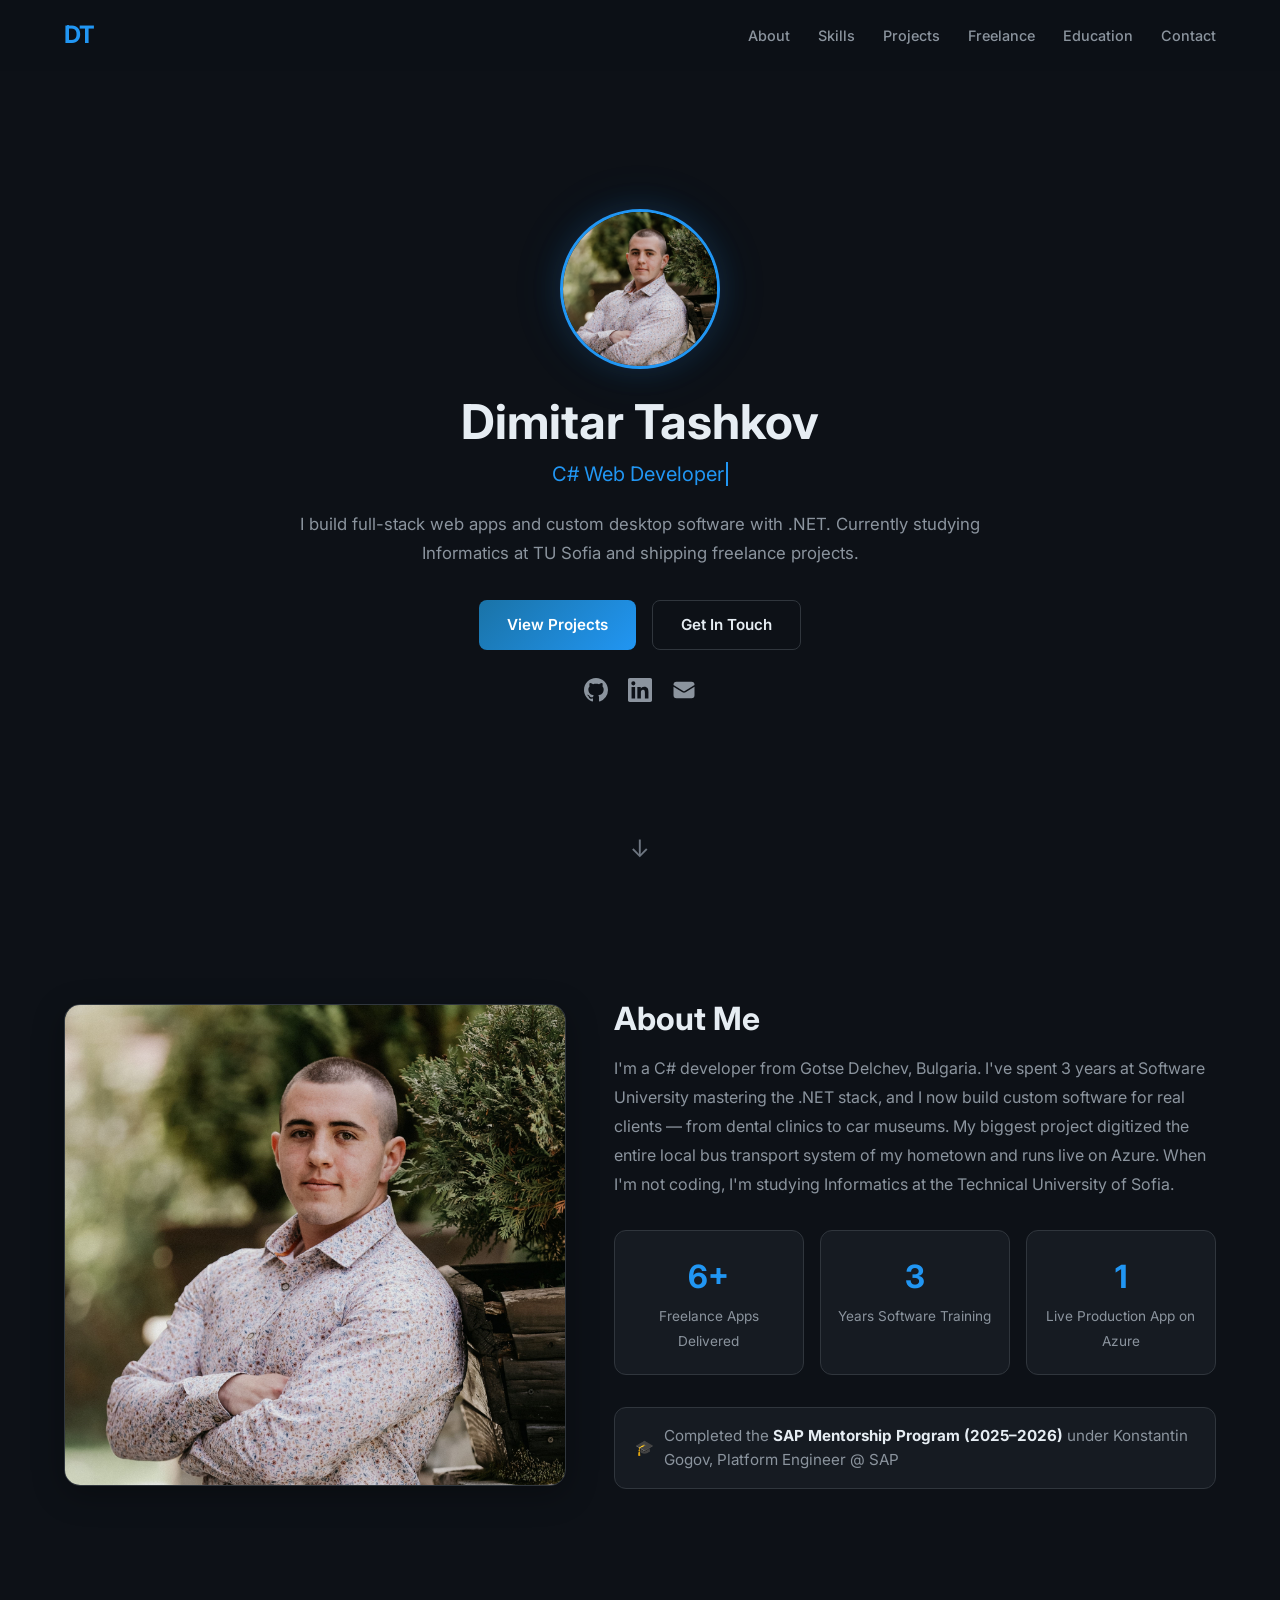
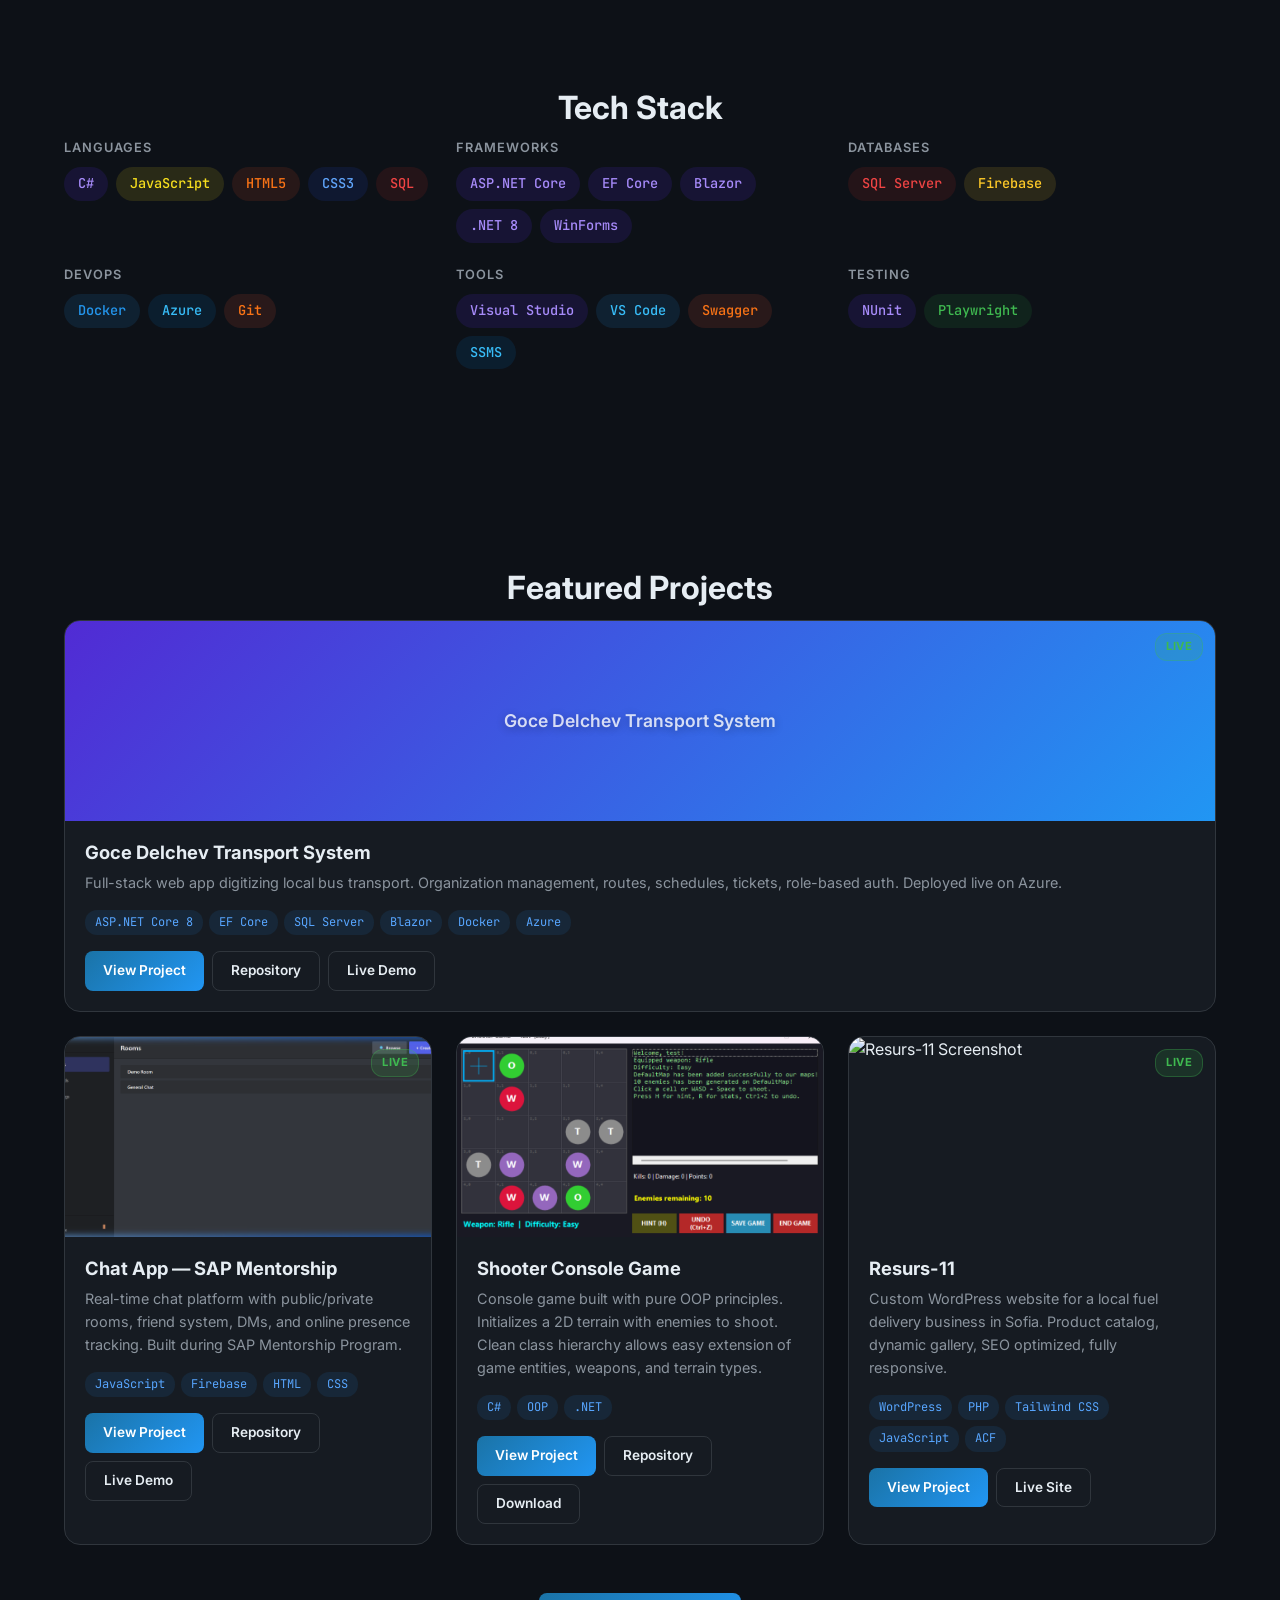
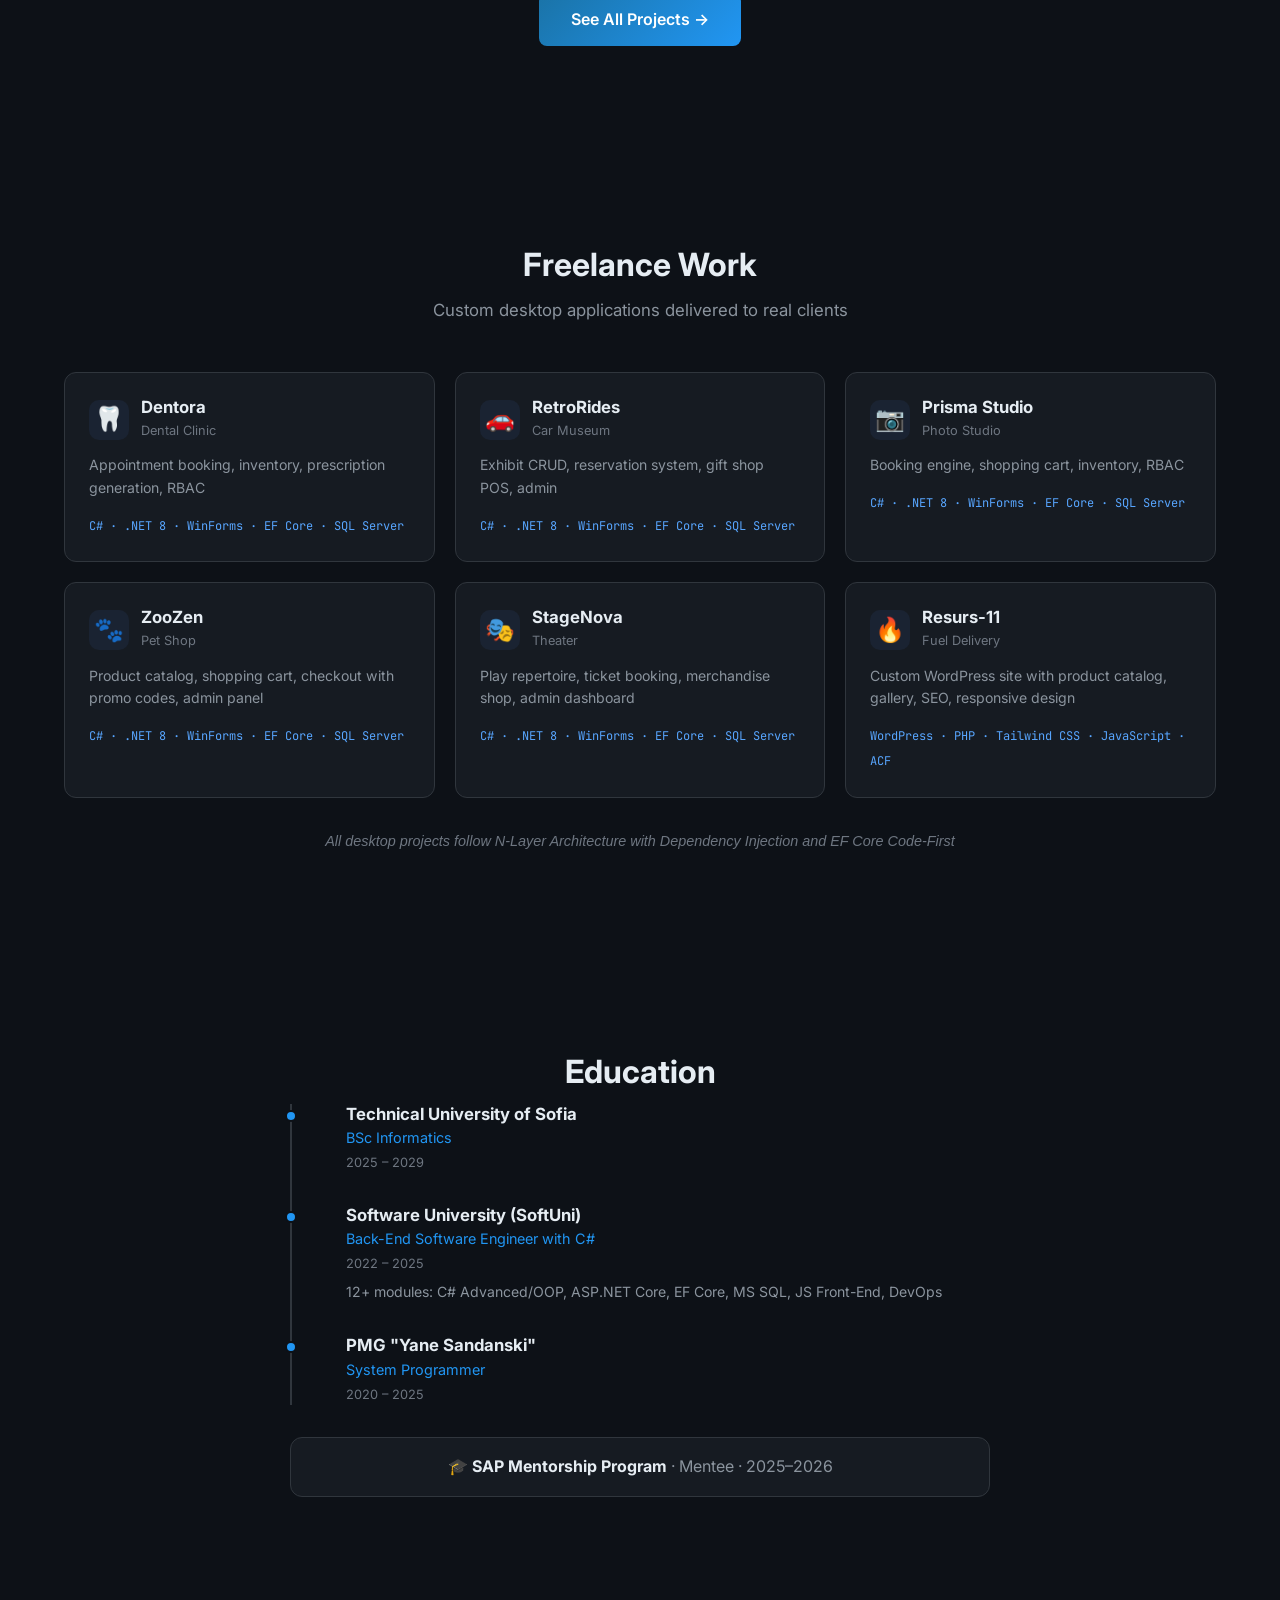
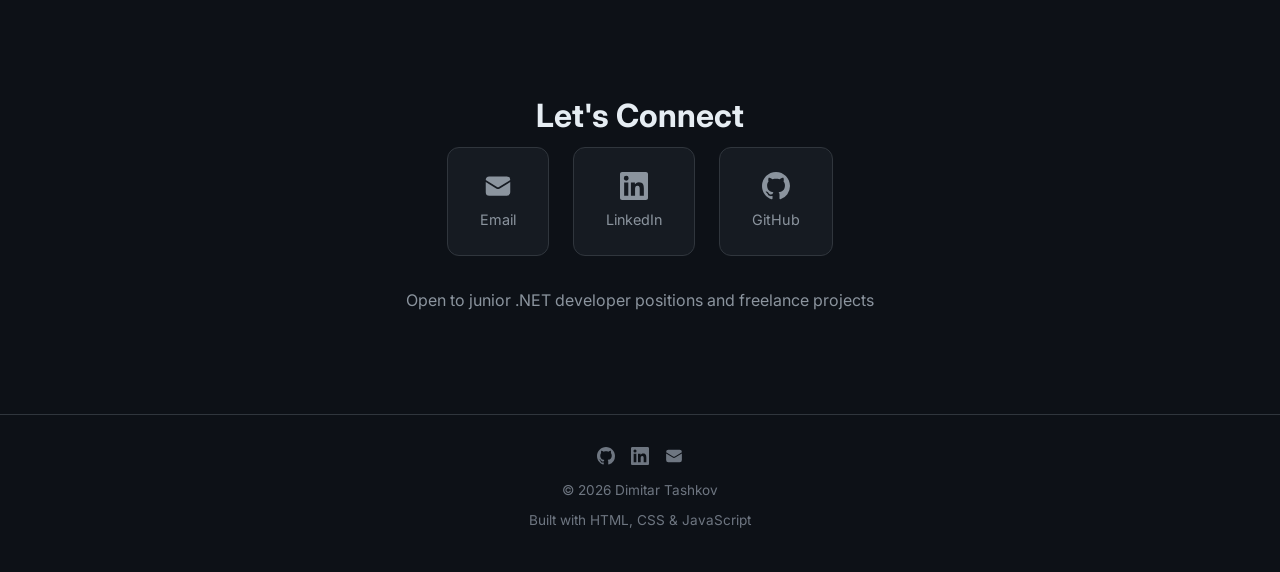
==== commit 5cc6382d: "improved my portfolio" ====
--- a/index.html
+++ b/index.html
@@ -4,10 +4,10 @@
   <meta charset="UTF-8">
   <meta name="viewport" content="width=device-width, initial-scale=1.0">
   <title>Dimitar Tashkov — C# Web Developer</title>
-  <meta name="description" content="Dimitar Tashkov — C# Web Developer from Bulgaria. Full-stack .NET developer, freelance software engineer, and Informatics student at TU Sofia.">
-  <meta name="keywords" content="C#, ASP.NET, developer, Bulgaria, .NET, web developer, freelance">
+  <meta name="description" content="Dimitar Tashkov — C# Web Developer from Bulgaria. Full-stack .NET apps, freelance desktop software, and live Azure deployments.">
+  <meta name="keywords" content="C#, ASP.NET, developer, Bulgaria, .NET, freelance, web developer">
   <meta property="og:title" content="Dimitar Tashkov — C# Web Developer">
-  <meta property="og:description" content="Full-stack .NET developer building web apps and custom desktop software. Currently studying Informatics at TU Sofia.">
+  <meta property="og:description" content="Full-stack .NET apps, freelance desktop software, and live Azure deployments.">
   <meta property="og:type" content="website">
   <link rel="icon" href="data:image/svg+xml,<svg xmlns='http://www.w3.org/2000/svg' viewBox='0 0 100 100'><text y='.9em' font-size='90'>DT</text></svg>">
   <link rel="preconnect" href="https://fonts.googleapis.com">
@@ -16,375 +16,388 @@
 </head>
 <body>
 
-  <!-- ===== NAVBAR ===== -->
-  <nav class="navbar">
-    <div class="container">
-      <a href="#" class="nav-logo">DT</a>
-      <ul class="nav-links">
-        <li><a href="#about">About</a></li>
-        <li><a href="#skills">Skills</a></li>
-        <li><a href="#projects">Projects</a></li>
-        <li><a href="#freelance">Freelance</a></li>
-        <li><a href="#education">Education</a></li>
-        <li><a href="#contact">Contact</a></li>
-      </ul>
-      <button class="hamburger" aria-label="Toggle menu">
-        <span></span>
-        <span></span>
-        <span></span>
+  <!-- NAVBAR -->
+  <nav class="navbar" id="navbar">
+    <div class="container">
+      <a href="#hero" class="nav-logo">DT</a>
+      <div class="nav-links" id="nav-links">
+        <a href="#about">About</a>
+        <a href="#skills">Skills</a>
+        <a href="#projects">Projects</a>
+        <a href="#freelance">Freelance</a>
+        <a href="#education">Education</a>
+        <a href="#contact">Contact</a>
+      </div>
+      <button class="hamburger" id="hamburger" aria-label="Toggle menu">
+        <span></span><span></span><span></span>
       </button>
     </div>
   </nav>
-
-  <!-- ===== HERO ===== -->
-  <section class="hero">
+  <div class="mobile-menu" id="mobile-menu">
+    <a href="#about">About</a>
+    <a href="#skills">Skills</a>
+    <a href="#projects">Projects</a>
+    <a href="#freelance">Freelance</a>
+    <a href="#education">Education</a>
+    <a href="#contact">Contact</a>
+  </div>
+
+  <!-- HERO -->
+  <section class="hero" id="hero">
     <div class="hero-content">
-      <img src="images/SafetStudio-1229-min.jpg" alt="Dimitar Tashkov" class="hero-photo" loading="lazy">
+      <img src="images/SafetStudio-1229-min.jpg" alt="Dimitar Tashkov" class="hero-photo" loading="eager">
       <h1>Dimitar Tashkov</h1>
-      <div class="hero-typing">
-        <span id="typing-text"></span><span class="cursor"></span>
-      </div>
+      <div class="hero-typing"><span id="typing-text"></span><span class="cursor"></span></div>
       <p class="hero-bio">I build full-stack web apps and custom desktop software with .NET. Currently studying Informatics at TU Sofia and shipping freelance projects.</p>
       <div class="hero-buttons">
-        <a href="#projects" class="btn btn-primary">View Projects</a>
-        <a href="#contact" class="btn btn-outline">Download CV</a>
+        <a href="#projects" class="btn-primary">View Projects</a>
+        <a href="#contact" class="btn-outline">Get In Touch</a>
       </div>
       <div class="hero-socials">
         <a href="https://github.com/DimitarTashkov" target="_blank" rel="noopener" aria-label="GitHub">
-          <svg width="24" height="24" viewBox="0 0 24 24" fill="currentColor"><path d="M12 0C5.37 0 0 5.37 0 12c0 5.31 3.435 9.795 8.205 11.385.6.105.825-.255.825-.57 0-.285-.015-1.23-.015-2.235-3.015.555-3.795-.735-4.035-1.41-.135-.345-.72-1.41-1.23-1.695-.42-.225-1.02-.78-.015-.795.945-.015 1.62.87 1.845 1.23 1.08 1.815 2.805 1.305 3.495.99.105-.78.42-1.305.765-1.605-2.67-.3-5.46-1.335-5.46-5.925 0-1.305.465-2.385 1.23-3.225-.12-.3-.54-1.53.12-3.18 0 0 1.005-.315 3.3 1.23.96-.27 1.98-.405 3-.405s2.04.135 3 .405c2.295-1.56 3.3-1.23 3.3-1.23.66 1.65.24 2.88.12 3.18.765.84 1.23 1.905 1.23 3.225 0 4.605-2.805 5.625-5.475 5.925.435.375.81 1.095.81 2.22 0 1.605-.015 2.895-.015 3.3 0 .315.225.69.825.57A12.02 12.02 0 0024 12c0-6.63-5.37-12-12-12z"/></svg>
-        </a>
-        <a href="https://www.linkedin.com/in/dimitar-tashkov-689841335/" target="_blank" rel="noopener" aria-label="LinkedIn">
-          <svg width="24" height="24" viewBox="0 0 24 24" fill="currentColor"><path d="M20.447 20.452h-3.554v-5.569c0-1.328-.027-3.037-1.852-3.037-1.853 0-2.136 1.445-2.136 2.939v5.667H9.351V9h3.414v1.561h.046c.477-.9 1.637-1.85 3.37-1.85 3.601 0 4.267 2.37 4.267 5.455v6.286zM5.337 7.433a2.062 2.062 0 01-2.063-2.065 2.064 2.064 0 112.063 2.065zm1.782 13.019H3.555V9h3.564v11.452zM22.225 0H1.771C.792 0 0 .774 0 1.729v20.542C0 23.227.792 24 1.771 24h20.451C23.2 24 24 23.227 24 22.271V1.729C24 .774 23.2 0 22.222 0h.003z"/></svg>
+          <svg viewBox="0 0 24 24" fill="currentColor"><path d="M12 0C5.37 0 0 5.37 0 12c0 5.31 3.435 9.795 8.205 11.385.6.105.825-.255.825-.57 0-.285-.015-1.23-.015-2.235-3.015.555-3.795-.735-4.035-1.41-.135-.345-.72-1.41-1.23-1.695-.42-.225-1.02-.78-.015-.795.945-.015 1.62.87 1.845 1.23 1.08 1.815 2.805 1.305 3.495.99.105-.78.42-1.305.765-1.605-2.67-.3-5.46-1.335-5.46-5.925 0-1.305.465-2.385 1.23-3.225-.12-.3-.54-1.53.12-3.18 0 0 1.005-.315 3.3 1.23.96-.27 1.98-.405 3-.405s2.04.135 3 .405c2.295-1.56 3.3-1.23 3.3-1.23.66 1.65.24 2.88.12 3.18.765.84 1.23 1.905 1.23 3.225 0 4.605-2.805 5.625-5.475 5.925.435.375.81 1.095.81 2.22 0 1.605-.015 2.895-.015 3.3 0 .315.225.69.825.57A12.02 12.02 0 0024 12c0-6.63-5.37-12-12-12z"/></svg>
+        </a>
+        <a href="https://www.linkedin.com/in/dimitar-tashkov-b86b0928b/" target="_blank" rel="noopener" aria-label="LinkedIn">
+          <svg viewBox="0 0 24 24" fill="currentColor"><path d="M20.447 20.452h-3.554v-5.569c0-1.328-.027-3.037-1.852-3.037-1.853 0-2.136 1.445-2.136 2.939v5.667H9.351V9h3.414v1.561h.046c.477-.9 1.637-1.85 3.37-1.85 3.601 0 4.267 2.37 4.267 5.455v6.286zM5.337 7.433a2.062 2.062 0 01-2.063-2.065 2.064 2.064 0 112.063 2.065zm1.782 13.019H3.555V9h3.564v11.452zM22.225 0H1.771C.792 0 0 .774 0 1.729v20.542C0 23.227.792 24 1.771 24h20.451C23.2 24 24 23.227 24 22.271V1.729C24 .774 23.2 0 22.222 0h.003z"/></svg>
         </a>
         <a href="mailto:mitkotashkov1979@gmail.com" aria-label="Email">
-          <svg width="24" height="24" viewBox="0 0 24 24" fill="currentColor"><path d="M20 4H4c-1.1 0-2 .9-2 2v12c0 1.1.9 2 2 2h16c1.1 0 2-.9 2-2V6c0-1.1-.9-2-2-2zm0 4l-8 5-8-5V6l8 5 8-5v2z"/></svg>
+          <svg viewBox="0 0 24 24" fill="currentColor"><path d="M1.5 8.67v8.58a3 3 0 003 3h15a3 3 0 003-3V8.67l-8.928 5.493a3 3 0 01-3.144 0L1.5 8.67z"/><path d="M22.5 6.908V6.75a3 3 0 00-3-3h-15a3 3 0 00-3 3v.158l9.714 5.978a1.5 1.5 0 001.572 0L22.5 6.908z"/></svg>
         </a>
       </div>
     </div>
     <div class="scroll-indicator" aria-hidden="true">&#8595;</div>
   </section>
 
-  <!-- ===== ABOUT ===== -->
-  <section id="about" class="section">
-    <div class="container">
-      <h2 class="section-title reveal">About Me</h2>
+  <!-- ABOUT -->
+  <section class="section" id="about">
+    <div class="container">
       <div class="about-grid reveal">
-        <div class="about-image-wrapper">
-          <img src="images/SafetStudio-1229-min.jpg" alt="Dimitar Tashkov" class="about-image" loading="lazy">
-        </div>
+        <img src="images/SafetStudio-1229-min.jpg" alt="Dimitar Tashkov" class="about-image" loading="lazy">
         <div class="about-text">
+          <h2>About Me</h2>
           <p>I'm a C# developer from Gotse Delchev, Bulgaria. I've spent 3 years at Software University mastering the .NET stack, and I now build custom software for real clients — from dental clinics to car museums. My biggest project digitized the entire local bus transport system of my hometown and runs live on Azure. When I'm not coding, I'm studying Informatics at the Technical University of Sofia.</p>
-          <div class="about-sap">Completed the <strong>SAP Mentorship Program (2025–2026)</strong> under Konstantin Gogov, Platform Engineer @ SAP</div>
-        </div>
-      </div>
-      <div class="stats-row reveal">
-        <div class="stat-card">
-          <span class="stat-number" data-target="6" data-suffix="+">0+</span>
-          <span class="stat-label">Freelance Apps Delivered</span>
-        </div>
-        <div class="stat-card">
-          <span class="stat-number" data-target="3" data-suffix="">0</span>
-          <span class="stat-label">Years Software Training</span>
-        </div>
-        <div class="stat-card">
-          <span class="stat-number" data-target="1" data-suffix="">0</span>
-          <span class="stat-label">Live Production App on Azure</span>
-        </div>
-      </div>
-    </div>
-  </section>
-
-  <!-- ===== SKILLS ===== -->
-  <section id="skills" class="section">
+          <div class="stats-row">
+            <div class="stat-card">
+              <span class="stat-number" data-target="6">0</span>
+              <span class="stat-label">Freelance Apps Delivered</span>
+            </div>
+            <div class="stat-card">
+              <span class="stat-number" data-target="3">0</span>
+              <span class="stat-label">Years Software Training</span>
+            </div>
+            <div class="stat-card">
+              <span class="stat-number" data-target="1">0</span>
+              <span class="stat-label">Live Production App on Azure</span>
+            </div>
+          </div>
+          <div class="sap-mention">
+            <span>&#127891;</span>
+            <span>Completed the <strong>SAP Mentorship Program (2025–2026)</strong> under Konstantin Gogov, Platform Engineer @ SAP</span>
+          </div>
+        </div>
+      </div>
+    </div>
+  </section>
+
+  <!-- SKILLS -->
+  <section class="section" id="skills">
     <div class="container">
       <h2 class="section-title reveal">Tech Stack</h2>
-      <p class="section-subtitle reveal">Technologies I work with</p>
-
-      <div class="skills-category reveal">
-        <h3>Languages</h3>
-        <div class="skills-grid">
-          <span class="skill-pill" style="background: rgba(81,43,212,0.15); color: #a78bfa;">C#</span>
-          <span class="skill-pill" style="background: rgba(247,223,30,0.15); color: #F7DF1E;">JavaScript</span>
-          <span class="skill-pill" style="background: rgba(0,120,212,0.12); color: #58a6ff;">SQL</span>
-          <span class="skill-pill" style="background: rgba(227,76,38,0.15); color: #e34c26;">HTML</span>
-          <span class="skill-pill" style="background: rgba(21,114,182,0.15); color: #1572B6;">CSS</span>
-        </div>
-      </div>
-
-      <div class="skills-category reveal">
-        <h3>Frameworks</h3>
-        <div class="skills-grid">
-          <span class="skill-pill" style="background: rgba(81,43,212,0.15); color: #a78bfa;">ASP.NET Core</span>
-          <span class="skill-pill" style="background: rgba(81,43,212,0.15); color: #a78bfa;">EF Core</span>
-          <span class="skill-pill" style="background: rgba(81,43,212,0.15); color: #a78bfa;">Blazor</span>
-          <span class="skill-pill" style="background: rgba(81,43,212,0.15); color: #a78bfa;">.NET 8</span>
-          <span class="skill-pill" style="background: rgba(81,43,212,0.15); color: #a78bfa;">WinForms</span>
-        </div>
-      </div>
-
-      <div class="skills-category reveal">
-        <h3>Databases</h3>
-        <div class="skills-grid">
-          <span class="skill-pill" style="background: rgba(204,41,39,0.15); color: #ef4444;">SQL Server</span>
-          <span class="skill-pill" style="background: rgba(255,202,40,0.15); color: #FFCA28;">Firebase</span>
-        </div>
-      </div>
-
-      <div class="skills-category reveal">
-        <h3>DevOps</h3>
-        <div class="skills-grid">
-          <span class="skill-pill" style="background: rgba(36,150,237,0.15); color: #2496ED;">Docker</span>
-          <span class="skill-pill" style="background: rgba(0,120,212,0.15); color: #0078D4;">Azure</span>
-          <span class="skill-pill" style="background: rgba(240,80,51,0.15); color: #F05033;">Git</span>
-          <span class="skill-pill" style="background: rgba(33,150,243,0.15); color: #58a6ff;">GitHub Actions</span>
-        </div>
-      </div>
-
-      <div class="skills-category reveal">
-        <h3>Tools</h3>
-        <div class="skills-grid">
-          <span class="skill-pill" style="background: rgba(81,43,212,0.15); color: #a78bfa;">Visual Studio</span>
-          <span class="skill-pill" style="background: rgba(0,120,212,0.15); color: #0078D4;">VS Code</span>
-          <span class="skill-pill" style="background: rgba(33,150,243,0.15); color: #58a6ff;">SSMS</span>
-          <span class="skill-pill" style="background: rgba(255,202,40,0.15); color: #FFCA28;">Postman</span>
-        </div>
-      </div>
-
-      <div class="skills-category reveal">
-        <h3>Testing</h3>
-        <div class="skills-grid">
-          <span class="skill-pill" style="background: rgba(81,43,212,0.15); color: #a78bfa;">NUnit</span>
-          <span class="skill-pill" style="background: rgba(81,43,212,0.15); color: #a78bfa;">xUnit</span>
-          <span class="skill-pill" style="background: rgba(81,43,212,0.15); color: #a78bfa;">Moq</span>
-        </div>
-      </div>
-    </div>
-  </section>
-
-  <!-- ===== PROJECTS ===== -->
-  <section id="projects" class="section">
+      <div class="skills-grid reveal">
+        <div class="skill-category">
+          <h3>Languages</h3>
+          <div class="skill-pills">
+            <span class="skill-pill" style="background:rgba(81,43,212,0.15);color:#a78bfa;">C#</span>
+            <span class="skill-pill" style="background:rgba(247,223,30,0.12);color:#F7DF1E;">JavaScript</span>
+            <span class="skill-pill" style="background:rgba(228,77,38,0.12);color:#f97316;">HTML5</span>
+            <span class="skill-pill" style="background:rgba(38,77,228,0.12);color:#60a5fa;">CSS3</span>
+            <span class="skill-pill" style="background:rgba(204,41,39,0.12);color:#ef4444;">SQL</span>
+          </div>
+        </div>
+        <div class="skill-category">
+          <h3>Frameworks</h3>
+          <div class="skill-pills">
+            <span class="skill-pill" style="background:rgba(81,43,212,0.15);color:#a78bfa;">ASP.NET Core</span>
+            <span class="skill-pill" style="background:rgba(81,43,212,0.15);color:#a78bfa;">EF Core</span>
+            <span class="skill-pill" style="background:rgba(81,43,212,0.15);color:#a78bfa;">Blazor</span>
+            <span class="skill-pill" style="background:rgba(81,43,212,0.15);color:#a78bfa;">.NET 8</span>
+            <span class="skill-pill" style="background:rgba(81,43,212,0.15);color:#a78bfa;">WinForms</span>
+          </div>
+        </div>
+        <div class="skill-category">
+          <h3>Databases</h3>
+          <div class="skill-pills">
+            <span class="skill-pill" style="background:rgba(204,41,39,0.12);color:#ef4444;">SQL Server</span>
+            <span class="skill-pill" style="background:rgba(255,202,40,0.12);color:#FFCA28;">Firebase</span>
+          </div>
+        </div>
+        <div class="skill-category">
+          <h3>DevOps</h3>
+          <div class="skill-pills">
+            <span class="skill-pill" style="background:rgba(36,150,237,0.12);color:#2496ED;">Docker</span>
+            <span class="skill-pill" style="background:rgba(0,120,212,0.12);color:#38bdf8;">Azure</span>
+            <span class="skill-pill" style="background:rgba(240,80,50,0.12);color:#f97316;">Git</span>
+          </div>
+        </div>
+        <div class="skill-category">
+          <h3>Tools</h3>
+          <div class="skill-pills">
+            <span class="skill-pill" style="background:rgba(81,43,212,0.15);color:#a78bfa;">Visual Studio</span>
+            <span class="skill-pill" style="background:rgba(36,150,237,0.12);color:#38bdf8;">VS Code</span>
+            <span class="skill-pill" style="background:rgba(240,80,50,0.12);color:#f97316;">Swagger</span>
+            <span class="skill-pill" style="background:rgba(0,120,212,0.12);color:#38bdf8;">SSMS</span>
+          </div>
+        </div>
+        <div class="skill-category">
+          <h3>Testing</h3>
+          <div class="skill-pills">
+            <span class="skill-pill" style="background:rgba(81,43,212,0.15);color:#a78bfa;">NUnit</span>
+            <span class="skill-pill" style="background:rgba(46,160,67,0.12);color:#3fb950;">Playwright</span>
+          </div>
+        </div>
+      </div>
+    </div>
+  </section>
+
+  <!-- PROJECTS -->
+  <section class="section" id="projects">
     <div class="container">
       <h2 class="section-title reveal">Featured Projects</h2>
-      <p class="section-subtitle reveal">A selection of my best work</p>
-
-      <div class="projects-grid">
-        <!-- 1. Goce Delchev Transport System — FEATURED -->
-        <div class="project-card featured reveal">
-          <div class="project-preview featured-preview" style="background: linear-gradient(135deg, #1a2332 0%, #0078D4 50%, #512BD4 100%);">
-            Goce Delchev Transport System
-          </div>
-          <div class="project-body">
-            <div class="project-header">
-              <h3>Goce Delchev Transport System</h3>
-              <span class="badge-live">LIVE</span>
-            </div>
-            <p class="project-desc">Full-stack web app digitizing local bus transport. Organization management, routes, schedules, tickets, role-based auth. Deployed live on Azure.</p>
-            <div class="project-tags">
-              <span class="project-tag">ASP.NET Core 8</span>
-              <span class="project-tag">EF Core</span>
-              <span class="project-tag">SQL Server</span>
-              <span class="project-tag">Blazor</span>
-              <span class="project-tag">Docker</span>
-              <span class="project-tag">Azure</span>
-            </div>
-            <div class="project-links">
-              <a href="https://github.com/DimitarTashkov/GoceTransportApp" target="_blank" rel="noopener">
-                <svg width="16" height="16" viewBox="0 0 24 24" fill="currentColor"><path d="M12 0C5.37 0 0 5.37 0 12c0 5.31 3.435 9.795 8.205 11.385.6.105.825-.255.825-.57 0-.285-.015-1.23-.015-2.235-3.015.555-3.795-.735-4.035-1.41-.135-.345-.72-1.41-1.23-1.695-.42-.225-1.02-.78-.015-.795.945-.015 1.62.87 1.845 1.23 1.08 1.815 2.805 1.305 3.495.99.105-.78.42-1.305.765-1.605-2.67-.3-5.46-1.335-5.46-5.925 0-1.305.465-2.385 1.23-3.225-.12-.3-.54-1.53.12-3.18 0 0 1.005-.315 3.3 1.23.96-.27 1.98-.405 3-.405s2.04.135 3 .405c2.295-1.56 3.3-1.23 3.3-1.23.66 1.65.24 2.88.12 3.18.765.84 1.23 1.905 1.23 3.225 0 4.605-2.805 5.625-5.475 5.925.435.375.81 1.095.81 2.22 0 1.605-.015 2.895-.015 3.3 0 .315.225.69.825.57A12.02 12.02 0 0024 12c0-6.63-5.37-12-12-12z"/></svg>
-                Repository
-              </a>
-              <a href="https://gocetransport.azurewebsites.net/" target="_blank" rel="noopener">
-                <svg width="16" height="16" viewBox="0 0 24 24" fill="currentColor"><path d="M14 3v2h3.59l-9.83 9.83 1.41 1.41L19 6.41V10h2V3h-7zm-2 16H5V5h7V3H5a2 2 0 00-2 2v14a2 2 0 002 2h14a2 2 0 002-2v-7h-2v7H5z"/></svg>
-                Live Demo
-              </a>
+      <div class="projects-grid reveal">
+
+        <!-- 1. Goce Transport — Featured -->
+        <div class="project-card featured">
+          <div class="card-thumbnail">
+            <div class="card-placeholder" style="background:linear-gradient(135deg,#512BD4 0%,#2196F3 100%);">Goce Delchev Transport System</div>
+            <div class="card-badges">
+              <span class="badge badge-live">LIVE</span>
+            </div>
+          </div>
+          <div class="card-body">
+            <h3>Goce Delchev Transport System</h3>
+            <p>Full-stack web app digitizing local bus transport. Organization management, routes, schedules, tickets, role-based auth. Deployed live on Azure.</p>
+            <div class="card-tags">
+              <span class="tag">ASP.NET Core 8</span>
+              <span class="tag">EF Core</span>
+              <span class="tag">SQL Server</span>
+              <span class="tag">Blazor</span>
+              <span class="tag">Docker</span>
+              <span class="tag">Azure</span>
+            </div>
+            <div class="card-actions">
+              <a href="projects/gocetransportapp/index.html" class="btn-primary">View Project</a>
+              <a href="https://github.com/DimitarTashkov/GoceTransportApp" class="btn-outline" target="_blank" rel="noopener">Repository</a>
+              <a href="https://gocetransport.azurewebsites.net/" class="btn-outline" target="_blank" rel="noopener">Live Demo</a>
             </div>
           </div>
         </div>
 
         <!-- 2. Chat App -->
-        <div class="project-card reveal">
-          <div class="project-preview" style="background: linear-gradient(135deg, #1a2332 0%, #F7DF1E 50%, #FFCA28 100%);">
-            Chat App — SAP Mentorship
-          </div>
-          <div class="project-body">
-            <div class="project-header">
-              <h3>Chat App — SAP Mentorship</h3>
-              <span class="badge-live">LIVE</span>
-            </div>
-            <p class="project-desc">Real-time chat platform with public/private rooms, friend system, DMs, and online presence tracking. Built during SAP Mentorship Program.</p>
-            <div class="project-tags">
-              <span class="project-tag">JavaScript</span>
-              <span class="project-tag">Firebase</span>
-              <span class="project-tag">HTML</span>
-              <span class="project-tag">CSS</span>
-            </div>
-            <div class="project-links">
-              <a href="https://github.com/DimitarTashkov/Chat-App-SAP" target="_blank" rel="noopener">
-                <svg width="16" height="16" viewBox="0 0 24 24" fill="currentColor"><path d="M12 0C5.37 0 0 5.37 0 12c0 5.31 3.435 9.795 8.205 11.385.6.105.825-.255.825-.57 0-.285-.015-1.23-.015-2.235-3.015.555-3.795-.735-4.035-1.41-.135-.345-.72-1.41-1.23-1.695-.42-.225-1.02-.78-.015-.795.945-.015 1.62.87 1.845 1.23 1.08 1.815 2.805 1.305 3.495.99.105-.78.42-1.305.765-1.605-2.67-.3-5.46-1.335-5.46-5.925 0-1.305.465-2.385 1.23-3.225-.12-.3-.54-1.53.12-3.18 0 0 1.005-.315 3.3 1.23.96-.27 1.98-.405 3-.405s2.04.135 3 .405c2.295-1.56 3.3-1.23 3.3-1.23.66 1.65.24 2.88.12 3.18.765.84 1.23 1.905 1.23 3.225 0 4.605-2.805 5.625-5.475 5.925.435.375.81 1.095.81 2.22 0 1.605-.015 2.895-.015 3.3 0 .315.225.69.825.57A12.02 12.02 0 0024 12c0-6.63-5.37-12-12-12z"/></svg>
-                Repository
-              </a>
-              <a href="https://chat-app-267e7.web.app" target="_blank" rel="noopener">
-                <svg width="16" height="16" viewBox="0 0 24 24" fill="currentColor"><path d="M14 3v2h3.59l-9.83 9.83 1.41 1.41L19 6.41V10h2V3h-7zm-2 16H5V5h7V3H5a2 2 0 00-2 2v14a2 2 0 002 2h14a2 2 0 002-2v-7h-2v7H5z"/></svg>
-                Live Demo
-              </a>
-            </div>
-          </div>
-        </div>
-
-        <!-- 3. Shooter Console Game -->
-        <div class="project-card reveal">
-          <div class="project-preview" style="background: linear-gradient(135deg, #1a2332 0%, #512BD4 50%, #7c3aed 100%);">
-            Shooter Console Game
-          </div>
-          <div class="project-body">
-            <div class="project-header">
-              <h3>Shooter Console Game</h3>
-            </div>
-            <p class="project-desc">Console game built with pure OOP principles. Initializes a 2D terrain with enemies to shoot. Clean class hierarchy allows easy extension of game entities, weapons, and terrain types.</p>
-            <div class="project-tags">
-              <span class="project-tag">C#</span>
-              <span class="project-tag">OOP</span>
-              <span class="project-tag">.NET</span>
-            </div>
-            <div class="project-links">
-              <a href="https://github.com/DimitarTashkov/Shooter-Game-Project" target="_blank" rel="noopener">
-                <svg width="16" height="16" viewBox="0 0 24 24" fill="currentColor"><path d="M12 0C5.37 0 0 5.37 0 12c0 5.31 3.435 9.795 8.205 11.385.6.105.825-.255.825-.57 0-.285-.015-1.23-.015-2.235-3.015.555-3.795-.735-4.035-1.41-.135-.345-.72-1.41-1.23-1.695-.42-.225-1.02-.78-.015-.795.945-.015 1.62.87 1.845 1.23 1.08 1.815 2.805 1.305 3.495.99.105-.78.42-1.305.765-1.605-2.67-.3-5.46-1.335-5.46-5.925 0-1.305.465-2.385 1.23-3.225-.12-.3-.54-1.53.12-3.18 0 0 1.005-.315 3.3 1.23.96-.27 1.98-.405 3-.405s2.04.135 3 .405c2.295-1.56 3.3-1.23 3.3-1.23.66 1.65.24 2.88.12 3.18.765.84 1.23 1.905 1.23 3.225 0 4.605-2.805 5.625-5.475 5.925.435.375.81 1.095.81 2.22 0 1.605-.015 2.895-.015 3.3 0 .315.225.69.825.57A12.02 12.02 0 0024 12c0-6.63-5.37-12-12-12z"/></svg>
-                Repository
-              </a>
-            </div>
-          </div>
-        </div>
-      </div>
-
-      <div class="see-all-btn reveal">
-        <a href="projects.html" class="btn btn-primary">See All Projects &rarr;</a>
-      </div>
-    </div>
-  </section>
-
-  <!-- ===== FREELANCE ===== -->
-  <section id="freelance" class="section">
+        <div class="project-card">
+          <div class="card-thumbnail">
+            <img src="projects/chat-app/media/screenshot_dashboard_1773095407704.png" alt="Chat App Screenshot" loading="lazy">
+            <div class="card-badges">
+              <span class="badge badge-live">LIVE</span>
+            </div>
+          </div>
+          <div class="card-body">
+            <h3>Chat App — SAP Mentorship</h3>
+            <p>Real-time chat platform with public/private rooms, friend system, DMs, and online presence tracking. Built during SAP Mentorship Program.</p>
+            <div class="card-tags">
+              <span class="tag">JavaScript</span>
+              <span class="tag">Firebase</span>
+              <span class="tag">HTML</span>
+              <span class="tag">CSS</span>
+            </div>
+            <div class="card-actions">
+              <a href="projects/chat-app/index.html" class="btn-primary">View Project</a>
+              <a href="https://github.com/DimitarTashkov/Chat-App-SAP" class="btn-outline" target="_blank" rel="noopener">Repository</a>
+              <a href="https://chat-app-267e7.web.app" class="btn-outline" target="_blank" rel="noopener">Live Demo</a>
+            </div>
+          </div>
+        </div>
+
+        <!-- 3. Shooter Game -->
+        <div class="project-card">
+          <div class="card-thumbnail">
+            <img src="projects/shooter-game/media/game map.png" alt="Shooter Game Screenshot" loading="lazy">
+            <div class="card-badges"></div>
+          </div>
+          <div class="card-body">
+            <h3>Shooter Console Game</h3>
+            <p>Console game built with pure OOP principles. Initializes a 2D terrain with enemies to shoot. Clean class hierarchy allows easy extension of game entities, weapons, and terrain types.</p>
+            <div class="card-tags">
+              <span class="tag">C#</span>
+              <span class="tag">OOP</span>
+              <span class="tag">.NET</span>
+            </div>
+            <div class="card-actions">
+              <a href="projects/shooter-game/index.html" class="btn-primary">View Project</a>
+              <a href="https://github.com/DimitarTashkov/Shooter-Game-Project" class="btn-outline" target="_blank" rel="noopener">Repository</a>
+              <a href="https://github.com/DimitarTashkov/Shooter-Game-Project/releases" class="btn-outline" target="_blank" rel="noopener">Download</a>
+            </div>
+          </div>
+        </div>
+
+        <!-- 4. Resurs-11 -->
+        <div class="project-card">
+          <div class="card-thumbnail">
+            <img src="projects/resurs11/media/scene1_homepage_desktop.webp" alt="Resurs-11 Screenshot" loading="lazy">
+            <div class="card-badges">
+              <span class="badge badge-live">LIVE</span>
+            </div>
+          </div>
+          <div class="card-body">
+            <h3>Resurs-11</h3>
+            <p>Custom WordPress website for a local fuel delivery business in Sofia. Product catalog, dynamic gallery, SEO optimized, fully responsive.</p>
+            <div class="card-tags">
+              <span class="tag">WordPress</span>
+              <span class="tag">PHP</span>
+              <span class="tag">Tailwind CSS</span>
+              <span class="tag">JavaScript</span>
+              <span class="tag">ACF</span>
+            </div>
+            <div class="card-actions">
+              <a href="projects/resurs11/index.html" class="btn-primary">View Project</a>
+              <a href="https://resurs11.com" class="btn-outline" target="_blank" rel="noopener">Live Site</a>
+            </div>
+          </div>
+        </div>
+
+      </div>
+      <a href="projects.html" class="see-all-btn">See All Projects &rarr;</a>
+    </div>
+  </section>
+
+  <!-- FREELANCE -->
+  <section class="section" id="freelance">
     <div class="container">
       <h2 class="section-title reveal">Freelance Work</h2>
       <p class="section-subtitle reveal">Custom desktop applications delivered to real clients</p>
-
-      <div class="freelance-grid">
-        <div class="freelance-card reveal">
-          <div class="freelance-card-header">
-            <span class="icon">&#129463;</span>
-            <h3>Dentora</h3>
-          </div>
-          <div class="freelance-domain">Dental Clinic</div>
-          <p class="freelance-features">Appointment booking, inventory, prescription generation, RBAC</p>
-          <div class="freelance-tech">C# &middot; .NET 8 &middot; WinForms &middot; EF Core &middot; SQL Server</div>
-        </div>
-
-        <div class="freelance-card reveal">
-          <div class="freelance-card-header">
-            <span class="icon">&#128663;</span>
-            <h3>RetroRides</h3>
-          </div>
-          <div class="freelance-domain">Car Museum</div>
-          <p class="freelance-features">Exhibit CRUD, reservation system, gift shop POS, admin</p>
-          <div class="freelance-tech">C# &middot; .NET 8 &middot; WinForms &middot; EF Core &middot; SQL Server</div>
-        </div>
-
-        <div class="freelance-card reveal">
-          <div class="freelance-card-header">
-            <span class="icon">&#128247;</span>
-            <h3>Prisma Studio</h3>
-          </div>
-          <div class="freelance-domain">Photo Studio</div>
-          <p class="freelance-features">Booking engine, shopping cart, inventory, RBAC</p>
-          <div class="freelance-tech">C# &middot; .NET 8 &middot; WinForms &middot; EF Core &middot; SQL Server</div>
-        </div>
-
-        <div class="freelance-card coming-soon reveal">
-          <div class="freelance-card-header">
-            <span class="icon">&#128062;</span>
-            <h3>ZooZen</h3>
-          </div>
-          <div class="freelance-domain">Coming soon</div>
-          <p class="freelance-features">Details coming soon</p>
-          <div class="freelance-tech">C# &middot; .NET 8 &middot; WinForms &middot; EF Core &middot; SQL Server</div>
-        </div>
-
-        <div class="freelance-card coming-soon reveal">
-          <div class="freelance-card-header">
-            <span class="icon">&#127926;</span>
-            <h3>StageNova</h3>
-          </div>
-          <div class="freelance-domain">Coming soon</div>
-          <p class="freelance-features">Details coming soon</p>
-          <div class="freelance-tech">C# &middot; .NET 8 &middot; WinForms &middot; EF Core &middot; SQL Server</div>
-        </div>
-
-        <div class="freelance-card coming-soon reveal">
-          <div class="freelance-card-header">
-            <span class="icon">&#127981;</span>
-            <h3>Resurs-11</h3>
-          </div>
-          <div class="freelance-domain">Coming soon</div>
-          <p class="freelance-features">Details coming soon</p>
-          <div class="freelance-tech">C# &middot; .NET 8 &middot; WinForms &middot; EF Core &middot; SQL Server</div>
-        </div>
-      </div>
-
-      <div class="freelance-note reveal">
-        All projects follow <strong>N-Layer Architecture</strong> with <strong>Dependency Injection</strong> and <strong>EF Core Code-First</strong>
-      </div>
-    </div>
-  </section>
-
-  <!-- ===== EDUCATION ===== -->
-  <section id="education" class="section">
+      <div class="freelance-grid reveal">
+
+        <a href="projects/dentora/index.html" class="freelance-card">
+          <div class="freelance-card-header">
+            <div class="freelance-icon">&#129463;</div>
+            <div>
+              <h3>Dentora</h3>
+              <span class="freelance-domain">Dental Clinic</span>
+            </div>
+          </div>
+          <p>Appointment booking, inventory, prescription generation, RBAC</p>
+          <span class="freelance-tech">C# &middot; .NET 8 &middot; WinForms &middot; EF Core &middot; SQL Server</span>
+        </a>
+
+        <a href="projects/retrorides/index.html" class="freelance-card">
+          <div class="freelance-card-header">
+            <div class="freelance-icon">&#128663;</div>
+            <div>
+              <h3>RetroRides</h3>
+              <span class="freelance-domain">Car Museum</span>
+            </div>
+          </div>
+          <p>Exhibit CRUD, reservation system, gift shop POS, admin</p>
+          <span class="freelance-tech">C# &middot; .NET 8 &middot; WinForms &middot; EF Core &middot; SQL Server</span>
+        </a>
+
+        <a href="projects/prizma-studio/index.html" class="freelance-card">
+          <div class="freelance-card-header">
+            <div class="freelance-icon">&#128247;</div>
+            <div>
+              <h3>Prisma Studio</h3>
+              <span class="freelance-domain">Photo Studio</span>
+            </div>
+          </div>
+          <p>Booking engine, shopping cart, inventory, RBAC</p>
+          <span class="freelance-tech">C# &middot; .NET 8 &middot; WinForms &middot; EF Core &middot; SQL Server</span>
+        </a>
+
+        <a href="projects/zoozen/index.html" class="freelance-card">
+          <div class="freelance-card-header">
+            <div class="freelance-icon">&#128062;</div>
+            <div>
+              <h3>ZooZen</h3>
+              <span class="freelance-domain">Pet Shop</span>
+            </div>
+          </div>
+          <p>Product catalog, shopping cart, checkout with promo codes, admin panel</p>
+          <span class="freelance-tech">C# &middot; .NET 8 &middot; WinForms &middot; EF Core &middot; SQL Server</span>
+        </a>
+
+        <a href="projects/stagenova/index.html" class="freelance-card">
+          <div class="freelance-card-header">
+            <div class="freelance-icon">&#127917;</div>
+            <div>
+              <h3>StageNova</h3>
+              <span class="freelance-domain">Theater</span>
+            </div>
+          </div>
+          <p>Play repertoire, ticket booking, merchandise shop, admin dashboard</p>
+          <span class="freelance-tech">C# &middot; .NET 8 &middot; WinForms &middot; EF Core &middot; SQL Server</span>
+        </a>
+
+        <a href="projects/resurs11/index.html" class="freelance-card">
+          <div class="freelance-card-header">
+            <div class="freelance-icon">&#128293;</div>
+            <div>
+              <h3>Resurs-11</h3>
+              <span class="freelance-domain">Fuel Delivery</span>
+            </div>
+          </div>
+          <p>Custom WordPress site with product catalog, gallery, SEO, responsive design</p>
+          <span class="freelance-tech">WordPress &middot; PHP &middot; Tailwind CSS &middot; JavaScript &middot; ACF</span>
+        </a>
+
+      </div>
+      <p class="freelance-note">All desktop projects follow N-Layer Architecture with Dependency Injection and EF Core Code-First</p>
+    </div>
+  </section>
+
+  <!-- EDUCATION -->
+  <section class="section" id="education">
     <div class="container">
       <h2 class="section-title reveal">Education</h2>
-      <p class="section-subtitle reveal">My academic and training journey</p>
-
       <div class="timeline reveal">
         <div class="timeline-item">
           <h3>Technical University of Sofia</h3>
           <div class="timeline-degree">BSc Informatics</div>
           <div class="timeline-date">2025 – 2029</div>
         </div>
-
         <div class="timeline-item">
           <h3>Software University (SoftUni)</h3>
           <div class="timeline-degree">Back-End Software Engineer with C#</div>
           <div class="timeline-date">2022 – 2025</div>
-          <div class="timeline-detail">12+ modules: C# Advanced/OOP, ASP.NET Core, EF Core, MS SQL, JS Front-End, DevOps</div>
-        </div>
-
+          <p>12+ modules: C# Advanced/OOP, ASP.NET Core, EF Core, MS SQL, JS Front-End, DevOps</p>
+        </div>
         <div class="timeline-item">
           <h3>PMG "Yane Sandanski"</h3>
           <div class="timeline-degree">System Programmer</div>
           <div class="timeline-date">2020 – 2025</div>
         </div>
       </div>
-
       <div class="sap-badge reveal">
-        <strong>SAP Mentorship Program</strong> &middot; Mentee &middot; 2025–2026
-      </div>
-    </div>
-  </section>
-
-  <!-- ===== CONTACT ===== -->
-  <section id="contact" class="section">
+        &#127891; <strong>SAP Mentorship Program</strong> &middot; Mentee &middot; 2025–2026
+      </div>
+    </div>
+  </section>
+
+  <!-- CONTACT -->
+  <section class="section" id="contact">
     <div class="container">
       <h2 class="section-title reveal">Let's Connect</h2>
       <div class="contact-content reveal">
         <div class="contact-links">
           <a href="mailto:mitkotashkov1979@gmail.com" class="contact-link">
-            <svg width="28" height="28" viewBox="0 0 24 24" fill="currentColor"><path d="M20 4H4c-1.1 0-2 .9-2 2v12c0 1.1.9 2 2 2h16c1.1 0 2-.9 2-2V6c0-1.1-.9-2-2-2zm0 4l-8 5-8-5V6l8 5 8-5v2z"/></svg>
-            <span>Email</span>
+            <svg viewBox="0 0 24 24" fill="currentColor"><path d="M1.5 8.67v8.58a3 3 0 003 3h15a3 3 0 003-3V8.67l-8.928 5.493a3 3 0 01-3.144 0L1.5 8.67z"/><path d="M22.5 6.908V6.75a3 3 0 00-3-3h-15a3 3 0 00-3 3v.158l9.714 5.978a1.5 1.5 0 001.572 0L22.5 6.908z"/></svg>
+            Email
           </a>
-          <a href="https://www.linkedin.com/in/dimitar-tashkov-689841335/" target="_blank" rel="noopener" class="contact-link">
-            <svg width="28" height="28" viewBox="0 0 24 24" fill="currentColor"><path d="M20.447 20.452h-3.554v-5.569c0-1.328-.027-3.037-1.852-3.037-1.853 0-2.136 1.445-2.136 2.939v5.667H9.351V9h3.414v1.561h.046c.477-.9 1.637-1.85 3.37-1.85 3.601 0 4.267 2.37 4.267 5.455v6.286zM5.337 7.433a2.062 2.062 0 01-2.063-2.065 2.064 2.064 0 112.063 2.065zm1.782 13.019H3.555V9h3.564v11.452zM22.225 0H1.771C.792 0 0 .774 0 1.729v20.542C0 23.227.792 24 1.771 24h20.451C23.2 24 24 23.227 24 22.271V1.729C24 .774 23.2 0 22.222 0h.003z"/></svg>
-            <span>LinkedIn</span>
+          <a href="https://www.linkedin.com/in/dimitar-tashkov-b86b0928b/" class="contact-link" target="_blank" rel="noopener">
+            <svg viewBox="0 0 24 24" fill="currentColor"><path d="M20.447 20.452h-3.554v-5.569c0-1.328-.027-3.037-1.852-3.037-1.853 0-2.136 1.445-2.136 2.939v5.667H9.351V9h3.414v1.561h.046c.477-.9 1.637-1.85 3.37-1.85 3.601 0 4.267 2.37 4.267 5.455v6.286zM5.337 7.433a2.062 2.062 0 01-2.063-2.065 2.064 2.064 0 112.063 2.065zm1.782 13.019H3.555V9h3.564v11.452zM22.225 0H1.771C.792 0 0 .774 0 1.729v20.542C0 23.227.792 24 1.771 24h20.451C23.2 24 24 23.227 24 22.271V1.729C24 .774 23.2 0 22.222 0h.003z"/></svg>
+            LinkedIn
           </a>
-          <a href="https://github.com/DimitarTashkov" target="_blank" rel="noopener" class="contact-link">
-            <svg width="28" height="28" viewBox="0 0 24 24" fill="currentColor"><path d="M12 0C5.37 0 0 5.37 0 12c0 5.31 3.435 9.795 8.205 11.385.6.105.825-.255.825-.57 0-.285-.015-1.23-.015-2.235-3.015.555-3.795-.735-4.035-1.41-.135-.345-.72-1.41-1.23-1.695-.42-.225-1.02-.78-.015-.795.945-.015 1.62.87 1.845 1.23 1.08 1.815 2.805 1.305 3.495.99.105-.78.42-1.305.765-1.605-2.67-.3-5.46-1.335-5.46-5.925 0-1.305.465-2.385 1.23-3.225-.12-.3-.54-1.53.12-3.18 0 0 1.005-.315 3.3 1.23.96-.27 1.98-.405 3-.405s2.04.135 3 .405c2.295-1.56 3.3-1.23 3.3-1.23.66 1.65.24 2.88.12 3.18.765.84 1.23 1.905 1.23 3.225 0 4.605-2.805 5.625-5.475 5.925.435.375.81 1.095.81 2.22 0 1.605-.015 2.895-.015 3.3 0 .315.225.69.825.57A12.02 12.02 0 0024 12c0-6.63-5.37-12-12-12z"/></svg>
-            <span>GitHub</span>
+          <a href="https://github.com/DimitarTashkov" class="contact-link" target="_blank" rel="noopener">
+            <svg viewBox="0 0 24 24" fill="currentColor"><path d="M12 0C5.37 0 0 5.37 0 12c0 5.31 3.435 9.795 8.205 11.385.6.105.825-.255.825-.57 0-.285-.015-1.23-.015-2.235-3.015.555-3.795-.735-4.035-1.41-.135-.345-.72-1.41-1.23-1.695-.42-.225-1.02-.78-.015-.795.945-.015 1.62.87 1.845 1.23 1.08 1.815 2.805 1.305 3.495.99.105-.78.42-1.305.765-1.605-2.67-.3-5.46-1.335-5.46-5.925 0-1.305.465-2.385 1.23-3.225-.12-.3-.54-1.53.12-3.18 0 0 1.005-.315 3.3 1.23.96-.27 1.98-.405 3-.405s2.04.135 3 .405c2.295-1.56 3.3-1.23 3.3-1.23.66 1.65.24 2.88.12 3.18.765.84 1.23 1.905 1.23 3.225 0 4.605-2.805 5.625-5.475 5.925.435.375.81 1.095.81 2.22 0 1.605-.015 2.895-.015 3.3 0 .315.225.69.825.57A12.02 12.02 0 0024 12c0-6.63-5.37-12-12-12z"/></svg>
+            GitHub
           </a>
         </div>
         <p class="contact-cta">Open to junior .NET developer positions and freelance projects</p>
@@ -392,23 +405,21 @@
     </div>
   </section>
 
-  <!-- ===== FOOTER ===== -->
+  <!-- FOOTER -->
   <footer class="footer">
-    <div class="container">
-      <div class="footer-socials">
-        <a href="https://github.com/DimitarTashkov" target="_blank" rel="noopener" aria-label="GitHub">
-          <svg width="18" height="18" viewBox="0 0 24 24" fill="currentColor"><path d="M12 0C5.37 0 0 5.37 0 12c0 5.31 3.435 9.795 8.205 11.385.6.105.825-.255.825-.57 0-.285-.015-1.23-.015-2.235-3.015.555-3.795-.735-4.035-1.41-.135-.345-.72-1.41-1.23-1.695-.42-.225-1.02-.78-.015-.795.945-.015 1.62.87 1.845 1.23 1.08 1.815 2.805 1.305 3.495.99.105-.78.42-1.305.765-1.605-2.67-.3-5.46-1.335-5.46-5.925 0-1.305.465-2.385 1.23-3.225-.12-.3-.54-1.53.12-3.18 0 0 1.005-.315 3.3 1.23.96-.27 1.98-.405 3-.405s2.04.135 3 .405c2.295-1.56 3.3-1.23 3.3-1.23.66 1.65.24 2.88.12 3.18.765.84 1.23 1.905 1.23 3.225 0 4.605-2.805 5.625-5.475 5.925.435.375.81 1.095.81 2.22 0 1.605-.015 2.895-.015 3.3 0 .315.225.69.825.57A12.02 12.02 0 0024 12c0-6.63-5.37-12-12-12z"/></svg>
-        </a>
-        <a href="https://www.linkedin.com/in/dimitar-tashkov-689841335/" target="_blank" rel="noopener" aria-label="LinkedIn">
-          <svg width="18" height="18" viewBox="0 0 24 24" fill="currentColor"><path d="M20.447 20.452h-3.554v-5.569c0-1.328-.027-3.037-1.852-3.037-1.853 0-2.136 1.445-2.136 2.939v5.667H9.351V9h3.414v1.561h.046c.477-.9 1.637-1.85 3.37-1.85 3.601 0 4.267 2.37 4.267 5.455v6.286zM5.337 7.433a2.062 2.062 0 01-2.063-2.065 2.064 2.064 0 112.063 2.065zm1.782 13.019H3.555V9h3.564v11.452zM22.225 0H1.771C.792 0 0 .774 0 1.729v20.542C0 23.227.792 24 1.771 24h20.451C23.2 24 24 23.227 24 22.271V1.729C24 .774 23.2 0 22.222 0h.003z"/></svg>
-        </a>
-        <a href="mailto:mitkotashkov1979@gmail.com" aria-label="Email">
-          <svg width="18" height="18" viewBox="0 0 24 24" fill="currentColor"><path d="M20 4H4c-1.1 0-2 .9-2 2v12c0 1.1.9 2 2 2h16c1.1 0 2-.9 2-2V6c0-1.1-.9-2-2-2zm0 4l-8 5-8-5V6l8 5 8-5v2z"/></svg>
-        </a>
-      </div>
-      <p>&copy; <span id="year"></span> Dimitar Tashkov</p>
-      <p>Built with HTML, CSS &amp; JavaScript</p>
-    </div>
+    <div class="footer-socials">
+      <a href="https://github.com/DimitarTashkov" target="_blank" rel="noopener" aria-label="GitHub">
+        <svg width="18" height="18" viewBox="0 0 24 24" fill="currentColor"><path d="M12 0C5.37 0 0 5.37 0 12c0 5.31 3.435 9.795 8.205 11.385.6.105.825-.255.825-.57 0-.285-.015-1.23-.015-2.235-3.015.555-3.795-.735-4.035-1.41-.135-.345-.72-1.41-1.23-1.695-.42-.225-1.02-.78-.015-.795.945-.015 1.62.87 1.845 1.23 1.08 1.815 2.805 1.305 3.495.99.105-.78.42-1.305.765-1.605-2.67-.3-5.46-1.335-5.46-5.925 0-1.305.465-2.385 1.23-3.225-.12-.3-.54-1.53.12-3.18 0 0 1.005-.315 3.3 1.23.96-.27 1.98-.405 3-.405s2.04.135 3 .405c2.295-1.56 3.3-1.23 3.3-1.23.66 1.65.24 2.88.12 3.18.765.84 1.23 1.905 1.23 3.225 0 4.605-2.805 5.625-5.475 5.925.435.375.81 1.095.81 2.22 0 1.605-.015 2.895-.015 3.3 0 .315.225.69.825.57A12.02 12.02 0 0024 12c0-6.63-5.37-12-12-12z"/></svg>
+      </a>
+      <a href="https://www.linkedin.com/in/dimitar-tashkov-b86b0928b/" target="_blank" rel="noopener" aria-label="LinkedIn">
+        <svg width="18" height="18" viewBox="0 0 24 24" fill="currentColor"><path d="M20.447 20.452h-3.554v-5.569c0-1.328-.027-3.037-1.852-3.037-1.853 0-2.136 1.445-2.136 2.939v5.667H9.351V9h3.414v1.561h.046c.477-.9 1.637-1.85 3.37-1.85 3.601 0 4.267 2.37 4.267 5.455v6.286zM5.337 7.433a2.062 2.062 0 01-2.063-2.065 2.064 2.064 0 112.063 2.065zm1.782 13.019H3.555V9h3.564v11.452zM22.225 0H1.771C.792 0 0 .774 0 1.729v20.542C0 23.227.792 24 1.771 24h20.451C23.2 24 24 23.227 24 22.271V1.729C24 .774 23.2 0 22.222 0h.003z"/></svg>
+      </a>
+      <a href="mailto:mitkotashkov1979@gmail.com" aria-label="Email">
+        <svg width="18" height="18" viewBox="0 0 24 24" fill="currentColor"><path d="M1.5 8.67v8.58a3 3 0 003 3h15a3 3 0 003-3V8.67l-8.928 5.493a3 3 0 01-3.144 0L1.5 8.67z"/><path d="M22.5 6.908V6.75a3 3 0 00-3-3h-15a3 3 0 00-3 3v.158l9.714 5.978a1.5 1.5 0 001.572 0L22.5 6.908z"/></svg>
+      </a>
+    </div>
+    <p>&copy; <span id="year"></span> Dimitar Tashkov</p>
+    <p>Built with HTML, CSS &amp; JavaScript</p>
   </footer>
 
   <script src="script.js"></script>
--- a/style.css
+++ b/style.css
@@ -1,891 +1,413 @@
-/* ===== Google Fonts ===== */
 @import url('https://fonts.googleapis.com/css2?family=Inter:wght@400;500;600;700&family=JetBrains+Mono:wght@400;500&display=swap');
 
-/* ===== CSS Custom Properties (Tokyo Night) ===== */
+/* ===== CSS VARIABLES (Tokyo Night) ===== */
 :root {
-  --bg-primary:    #0d1117;
-  --bg-secondary:  #161b22;
-  --bg-tertiary:   #1a2332;
-  --accent:        #2196F3;
-  --accent-hover:  #1a73a7;
-  --accent-glow:   rgba(33, 150, 243, 0.15);
-  --text-primary:  #e6edf3;
-  --text-secondary:#8b949e;
-  --text-muted:    #6e7681;
-  --border:        #30363d;
-  --tag-bg:        rgba(33, 150, 243, 0.1);
-  --tag-text:      #58a6ff;
-  --success:       #3fb950;
-  --gradient:      linear-gradient(135deg, #1a73a7 0%, #2196F3 100%);
-}
-
-/* ===== Reset & Base ===== */
-*,
-*::before,
-*::after {
-  margin: 0;
-  padding: 0;
-  box-sizing: border-box;
-}
-
-html {
-  scroll-behavior: smooth;
-  font-size: 16px;
-}
-
+  --bg-primary: #0d1117;
+  --bg-secondary: #161b22;
+  --bg-tertiary: #1a2332;
+  --accent: #2196F3;
+  --accent-hover: #1a73a7;
+  --accent-glow: rgba(33, 150, 243, 0.15);
+  --text-primary: #e6edf3;
+  --text-secondary: #8b949e;
+  --text-muted: #6e7681;
+  --border: #30363d;
+  --tag-bg: rgba(33, 150, 243, 0.1);
+  --tag-text: #58a6ff;
+  --success: #3fb950;
+  --gradient: linear-gradient(135deg, #1a73a7 0%, #2196F3 100%);
+}
+
+/* ===== RESET & BASE ===== */
+*, *::before, *::after { box-sizing: border-box; margin: 0; padding: 0; }
+html { scroll-behavior: smooth; scroll-padding-top: 80px; }
 body {
   font-family: 'Inter', 'Segoe UI', sans-serif;
   font-weight: 400;
-  background-color: var(--bg-primary);
   color: var(--text-primary);
+  background: var(--bg-primary);
   line-height: 1.6;
+  -webkit-font-smoothing: antialiased;
   overflow-x: hidden;
 }
-
-h1, h2, h3, h4 {
-  font-weight: 700;
-  line-height: 1.2;
-}
-
-a {
-  color: var(--accent);
-  text-decoration: none;
-  transition: color 0.2s;
-}
-
-a:hover {
-  color: var(--accent-hover);
-}
-
-img {
-  max-width: 100%;
-  display: block;
-}
-
-ul {
-  list-style: none;
-}
-
-.container {
-  max-width: 1100px;
-  margin: 0 auto;
-  padding: 0 24px;
-}
-
-/* ===== Section Base ===== */
-.section {
-  padding: 100px 0;
-}
-
-.section-title {
-  font-size: 2rem;
-  margin-bottom: 8px;
-  text-align: center;
-}
-
-.section-subtitle {
-  color: var(--text-secondary);
-  text-align: center;
-  margin-bottom: 48px;
-  font-size: 1.05rem;
-}
-
-/* Scroll reveal */
-.reveal {
-  opacity: 0;
-  transform: translateY(30px);
-  transition: opacity 0.6s ease, transform 0.6s ease;
-}
-
-.reveal.visible {
-  opacity: 1;
-  transform: translateY(0);
-}
+a { color: var(--accent); text-decoration: none; transition: color 0.2s; }
+a:hover { color: var(--tag-text); }
+img { max-width: 100%; display: block; }
+ul, ol { list-style: none; }
+button { font-family: inherit; cursor: pointer; border: none; background: none; }
+h1, h2, h3, h4 { font-weight: 700; line-height: 1.2; color: var(--text-primary); }
+code, .mono { font-family: 'JetBrains Mono', 'Fira Code', monospace; }
+
+.container { max-width: 1200px; margin: 0 auto; padding: 0 24px; }
+.section { padding: 100px 0; }
+.section-title { font-size: 2rem; margin-bottom: 12px; text-align: center; }
+.section-subtitle { color: var(--text-secondary); text-align: center; margin-bottom: 48px; font-size: 1.05rem; }
+
+/* ===== SCROLL REVEAL ===== */
+.reveal { opacity: 0; transform: translateY(30px); transition: opacity 0.6s ease, transform 0.6s ease; }
+.reveal.visible { opacity: 1; transform: translateY(0); }
 
 /* ===== NAVBAR ===== */
 .navbar {
-  position: fixed;
-  top: 0;
-  left: 0;
-  width: 100%;
-  z-index: 1000;
+  position: fixed; top: 0; left: 0; right: 0; z-index: 100;
   padding: 16px 0;
-  transition: background 0.3s, box-shadow 0.3s, padding 0.3s;
-  backdrop-filter: blur(10px);
-  -webkit-backdrop-filter: blur(10px);
+  backdrop-filter: blur(10px); -webkit-backdrop-filter: blur(10px);
   background: rgba(13, 17, 23, 0.8);
-}
-
+  border-bottom: 1px solid transparent;
+  transition: background 0.3s, border-color 0.3s, padding 0.3s;
+}
 .navbar.scrolled {
-  background: var(--bg-tertiary);
-  box-shadow: 0 2px 20px rgba(0, 0, 0, 0.3);
+  background: rgba(26, 35, 50, 0.95);
+  border-bottom-color: var(--border);
   padding: 10px 0;
 }
-
-.navbar .container {
-  display: flex;
-  align-items: center;
-  justify-content: space-between;
-}
-
-.nav-logo {
-  font-size: 1.5rem;
-  font-weight: 700;
-  color: var(--accent);
-  letter-spacing: 1px;
-}
-
-.nav-links {
-  display: flex;
-  gap: 28px;
-  align-items: center;
-}
-
+.navbar .container { display: flex; align-items: center; justify-content: space-between; }
+.nav-logo { font-size: 1.5rem; font-weight: 700; color: var(--accent); letter-spacing: -1px; }
+.nav-links { display: flex; align-items: center; gap: 28px; }
 .nav-links a {
-  color: var(--text-secondary);
-  font-size: 0.9rem;
-  font-weight: 500;
-  transition: color 0.2s;
-  position: relative;
-}
-
+  color: var(--text-secondary); font-size: 0.9rem; font-weight: 500;
+  transition: color 0.2s; position: relative;
+}
 .nav-links a::after {
-  content: '';
-  position: absolute;
-  bottom: -4px;
-  left: 0;
-  width: 0;
-  height: 2px;
-  background: var(--accent);
-  transition: width 0.3s;
-}
-
-.nav-links a:hover,
-.nav-links a.active {
-  color: var(--text-primary);
-}
-
-.nav-links a.active::after {
-  width: 100%;
-}
-
-/* Hamburger */
-.hamburger {
-  display: none;
-  flex-direction: column;
-  gap: 5px;
-  cursor: pointer;
-  background: none;
-  border: none;
-  padding: 4px;
-}
-
+  content: ''; position: absolute; bottom: -4px; left: 0;
+  width: 0; height: 2px; background: var(--accent); transition: width 0.3s;
+}
+.nav-links a:hover, .nav-links a.active { color: var(--text-primary); }
+.nav-links a.active::after { width: 100%; }
+
+.hamburger { display: none; flex-direction: column; gap: 5px; padding: 4px; z-index: 101; }
 .hamburger span {
-  width: 24px;
-  height: 2px;
-  background: var(--text-primary);
-  transition: transform 0.3s, opacity 0.3s;
-  display: block;
-}
-
-.hamburger.open span:nth-child(1) {
-  transform: rotate(45deg) translate(5px, 5px);
-}
-
-.hamburger.open span:nth-child(2) {
-  opacity: 0;
-}
-
-.hamburger.open span:nth-child(3) {
-  transform: rotate(-45deg) translate(5px, -5px);
-}
+  width: 24px; height: 2px; background: var(--text-primary);
+  transition: transform 0.3s, opacity 0.3s; display: block;
+}
+.hamburger.active span:nth-child(1) { transform: translateY(7px) rotate(45deg); }
+.hamburger.active span:nth-child(2) { opacity: 0; }
+.hamburger.active span:nth-child(3) { transform: translateY(-7px) rotate(-45deg); }
+
+.mobile-menu {
+  display: none; position: fixed; top: 0; left: 0; right: 0; bottom: 0;
+  background: rgba(13, 17, 23, 0.97); z-index: 99;
+  flex-direction: column; align-items: center; justify-content: center; gap: 32px;
+}
+.mobile-menu.active { display: flex; }
+.mobile-menu a { color: var(--text-primary); font-size: 1.3rem; font-weight: 500; }
 
 /* ===== HERO ===== */
 .hero {
-  min-height: 100vh;
-  display: flex;
-  align-items: center;
-  justify-content: center;
-  text-align: center;
-  padding: 120px 24px 60px;
-  position: relative;
-}
-
-.hero-content {
-  max-width: 680px;
-}
-
+  min-height: 100vh; display: flex; align-items: center; justify-content: center;
+  text-align: center; padding: 120px 24px 60px; position: relative;
+}
+.hero-content { max-width: 700px; }
 .hero-photo {
-  width: 160px;
-  height: 160px;
-  border-radius: 50%;
-  object-fit: cover;
+  width: 160px; height: 160px; border-radius: 50%; object-fit: cover;
   border: 3px solid var(--accent);
-  box-shadow: 0 0 30px var(--accent-glow), 0 0 60px var(--accent-glow);
-  margin: 0 auto 28px;
-}
-
-.hero h1 {
-  font-size: 3rem;
-  margin-bottom: 12px;
-}
-
-.hero-typing {
-  font-size: 1.25rem;
-  color: var(--accent);
-  margin-bottom: 20px;
-  min-height: 1.8em;
-  font-family: 'JetBrains Mono', 'Fira Code', monospace;
-}
-
+  box-shadow: 0 0 30px var(--accent-glow), 0 0 60px rgba(33, 150, 243, 0.08);
+  margin: 0 auto 24px;
+}
+.hero h1 { font-size: 3rem; margin-bottom: 8px; }
+.hero-typing { font-size: 1.25rem; color: var(--accent); min-height: 32px; margin-bottom: 20px; }
 .hero-typing .cursor {
-  display: inline-block;
-  width: 2px;
-  height: 1.2em;
-  background: var(--accent);
-  margin-left: 2px;
-  vertical-align: text-bottom;
-  animation: blink 1s step-end infinite;
-}
-
-@keyframes blink {
-  50% { opacity: 0; }
-}
-
-.hero-bio {
-  color: var(--text-secondary);
-  font-size: 1.05rem;
-  margin-bottom: 32px;
-  line-height: 1.7;
-}
-
-.hero-buttons {
-  display: flex;
-  gap: 16px;
-  justify-content: center;
-  flex-wrap: wrap;
-  margin-bottom: 28px;
-}
-
-.btn {
-  display: inline-flex;
-  align-items: center;
-  gap: 8px;
-  padding: 12px 28px;
-  border-radius: 8px;
-  font-weight: 600;
-  font-size: 0.95rem;
+  display: inline-block; width: 2px; height: 1.2em;
+  background: var(--accent); margin-left: 2px; vertical-align: text-bottom;
+  animation: blink 0.8s infinite;
+}
+@keyframes blink { 0%, 100% { opacity: 1; } 50% { opacity: 0; } }
+.hero-bio { color: var(--text-secondary); font-size: 1.05rem; margin-bottom: 32px; line-height: 1.7; }
+.hero-buttons { display: flex; gap: 16px; justify-content: center; margin-bottom: 28px; flex-wrap: wrap; }
+
+.btn-primary {
+  background: var(--gradient); color: #fff; padding: 12px 28px; border-radius: 8px;
+  font-weight: 600; font-size: 0.95rem;
   transition: transform 0.2s, box-shadow 0.2s;
-  cursor: pointer;
-  border: none;
-  font-family: inherit;
-}
-
-.btn-primary {
-  background: var(--gradient);
-  color: #fff;
-}
-
-.btn-primary:hover {
-  color: #fff;
-  transform: translateY(-2px);
-  box-shadow: 0 4px 20px var(--accent-glow);
-}
-
+  display: inline-flex; align-items: center; gap: 8px;
+}
+.btn-primary:hover { transform: translateY(-2px); box-shadow: 0 6px 24px var(--accent-glow); color: #fff; }
 .btn-outline {
-  background: transparent;
-  color: var(--accent);
-  border: 1px solid var(--accent);
-}
-
-.btn-outline:hover {
-  background: var(--accent-glow);
-  color: var(--accent);
-  transform: translateY(-2px);
-}
-
-.hero-socials {
-  display: flex;
-  gap: 20px;
-  justify-content: center;
-  margin-bottom: 24px;
-}
-
-.hero-socials a {
-  color: var(--text-secondary);
-  font-size: 1.3rem;
-  transition: color 0.2s, transform 0.2s;
-}
-
-.hero-socials a:hover {
-  color: var(--accent);
-  transform: translateY(-2px);
-}
+  border: 1px solid var(--border); color: var(--text-primary); padding: 12px 28px;
+  border-radius: 8px; font-weight: 600; font-size: 0.95rem;
+  transition: border-color 0.2s, background 0.2s, transform 0.2s;
+  display: inline-flex; align-items: center; gap: 8px;
+}
+.btn-outline:hover { border-color: var(--accent); background: var(--accent-glow); color: var(--text-primary); transform: translateY(-2px); }
+
+.hero-socials { display: flex; justify-content: center; gap: 20px; margin-bottom: 40px; }
+.hero-socials a { color: var(--text-secondary); font-size: 1.3rem; transition: color 0.2s, transform 0.2s; }
+.hero-socials a:hover { color: var(--accent); transform: translateY(-2px); }
+.hero-socials svg { width: 24px; height: 24px; }
 
 .scroll-indicator {
-  position: absolute;
-  bottom: 30px;
-  left: 50%;
-  transform: translateX(-50%);
-  animation: bounce 2s infinite;
-  color: var(--text-muted);
-  font-size: 1.5rem;
-}
-
+  position: absolute; bottom: 32px; left: 50%; transform: translateX(-50%);
+  animation: bounce 2s infinite; color: var(--text-muted); font-size: 1.5rem;
+}
 @keyframes bounce {
-  0%, 100% { transform: translateX(-50%) translateY(0); }
-  50% { transform: translateX(-50%) translateY(8px); }
+  0%, 20%, 50%, 80%, 100% { transform: translateX(-50%) translateY(0); }
+  40% { transform: translateX(-50%) translateY(-10px); }
+  60% { transform: translateX(-50%) translateY(-5px); }
 }
 
 /* ===== ABOUT ===== */
-.about-grid {
-  display: grid;
-  grid-template-columns: 1fr 1.2fr;
-  gap: 48px;
-  align-items: center;
-}
-
-.about-image-wrapper {
-  position: relative;
-}
-
-.about-image {
-  width: 100%;
-  border-radius: 12px;
-  border: 1px solid var(--border);
-}
-
-.about-text p {
-  color: var(--text-secondary);
-  margin-bottom: 20px;
-  line-height: 1.8;
-}
-
-.about-sap {
-  color: var(--text-secondary);
-  font-size: 0.95rem;
-  padding: 12px 16px;
-  background: var(--bg-secondary);
-  border-left: 3px solid var(--accent);
-  border-radius: 0 8px 8px 0;
-  margin-top: 16px;
-}
-
-.stats-row {
-  display: grid;
-  grid-template-columns: repeat(3, 1fr);
-  gap: 20px;
-  margin-top: 28px;
-}
-
-.stat-card {
-  background: var(--bg-secondary);
-  border: 1px solid var(--border);
-  border-radius: 12px;
-  padding: 20px 16px;
-  text-align: center;
-}
-
-.stat-number {
-  font-size: 2rem;
-  font-weight: 700;
-  color: var(--accent);
-  display: block;
-}
-
-.stat-label {
-  font-size: 0.85rem;
-  color: var(--text-secondary);
-  margin-top: 4px;
-}
+.about-grid { display: grid; grid-template-columns: 1fr 1.2fr; gap: 48px; align-items: center; }
+.about-image { border-radius: 16px; border: 1px solid var(--border); box-shadow: 0 8px 32px rgba(0,0,0,0.3); }
+.about-text p { color: var(--text-secondary); line-height: 1.8; margin-bottom: 24px; }
+.about-text h2 { font-size: 2rem; margin-bottom: 16px; }
+.stats-row { display: grid; grid-template-columns: repeat(3, 1fr); gap: 16px; margin: 32px 0; }
+.stat-card { background: var(--bg-secondary); border: 1px solid var(--border); border-radius: 12px; padding: 20px 16px; text-align: center; }
+.stat-number { font-size: 2rem; font-weight: 700; color: var(--accent); display: block; }
+.stat-label { color: var(--text-secondary); font-size: 0.85rem; margin-top: 4px; }
+.sap-mention {
+  background: var(--bg-secondary); border: 1px solid var(--border); border-radius: 12px;
+  padding: 16px 20px; color: var(--text-secondary); font-size: 0.95rem;
+  display: flex; align-items: center; gap: 10px;
+}
+.sap-mention strong { color: var(--text-primary); }
 
 /* ===== SKILLS ===== */
-.skills-category {
-  margin-bottom: 28px;
-}
-
-.skills-category h3 {
-  font-size: 1rem;
-  color: var(--text-secondary);
-  margin-bottom: 12px;
-  font-weight: 600;
-}
-
-.skills-grid {
-  display: flex;
-  flex-wrap: wrap;
-  gap: 10px;
-}
-
+.skills-grid { display: grid; grid-template-columns: repeat(auto-fit, minmax(300px, 1fr)); gap: 24px; }
+.skill-category h3 {
+  color: var(--text-secondary); margin-bottom: 12px; font-weight: 600;
+  text-transform: uppercase; letter-spacing: 1px; font-size: 0.8rem;
+}
+.skill-pills { display: flex; flex-wrap: wrap; gap: 8px; }
 .skill-pill {
-  display: inline-flex;
-  align-items: center;
-  gap: 6px;
-  padding: 8px 16px;
-  border-radius: 20px;
-  font-size: 0.85rem;
-  font-family: 'JetBrains Mono', 'Fira Code', monospace;
-  font-weight: 500;
+  padding: 6px 14px; border-radius: 20px; font-size: 0.85rem; font-weight: 500;
+  font-family: 'JetBrains Mono', monospace;
   transition: transform 0.2s, box-shadow 0.2s;
-  cursor: default;
-}
-
-.skill-pill:hover {
-  transform: scale(1.08);
-  box-shadow: 0 0 12px rgba(255, 255, 255, 0.08);
-}
+  display: inline-flex; align-items: center; gap: 6px;
+}
+.skill-pill:hover { transform: scale(1.05); box-shadow: 0 4px 15px rgba(0,0,0,0.3); }
 
 /* ===== PROJECT CARDS ===== */
-.projects-grid {
-  display: grid;
-  grid-template-columns: repeat(2, 1fr);
-  gap: 24px;
-}
-
+.projects-grid { display: grid; grid-template-columns: repeat(auto-fit, minmax(340px, 1fr)); gap: 24px; }
 .project-card {
-  background: var(--bg-secondary);
-  border: 1px solid var(--border);
-  border-radius: 12px;
-  overflow: hidden;
-  transition: transform 0.3s, box-shadow 0.3s;
-}
-
-.project-card:hover {
-  transform: translateY(-4px);
-  box-shadow: 0 8px 30px var(--accent-glow);
-}
-
-.project-card.featured {
-  grid-column: 1 / -1;
-}
-
-.project-preview {
-  height: 180px;
-  display: flex;
-  align-items: center;
-  justify-content: center;
-  font-size: 1.3rem;
-  font-weight: 700;
-  color: rgba(255, 255, 255, 0.85);
-  text-align: center;
-  padding: 20px;
-  position: relative;
-}
-
-.project-preview.featured-preview {
-  height: 220px;
-}
-
-.project-body {
-  padding: 20px;
-}
-
-.project-header {
-  display: flex;
-  align-items: center;
-  gap: 10px;
-  margin-bottom: 10px;
-  flex-wrap: wrap;
-}
-
-.project-card h3 {
-  font-size: 1.15rem;
-}
-
-.badge-live {
-  display: inline-block;
-  padding: 2px 10px;
-  background: rgba(63, 185, 80, 0.15);
-  color: var(--success);
-  font-size: 0.7rem;
-  font-weight: 700;
-  border-radius: 12px;
-  text-transform: uppercase;
-  letter-spacing: 0.5px;
-}
-
-.project-desc {
-  color: var(--text-secondary);
-  font-size: 0.9rem;
-  margin-bottom: 16px;
-  line-height: 1.6;
-}
-
-.project-tags {
-  display: flex;
-  flex-wrap: wrap;
-  gap: 6px;
-  margin-bottom: 16px;
-}
-
-.project-tag {
-  padding: 4px 10px;
-  background: var(--tag-bg);
-  color: var(--tag-text);
-  border-radius: 6px;
-  font-size: 0.75rem;
-  font-family: 'JetBrains Mono', 'Fira Code', monospace;
-}
-
-.project-links {
-  display: flex;
-  gap: 12px;
-}
-
-.project-links a {
-  font-size: 0.85rem;
-  font-weight: 500;
-  display: inline-flex;
-  align-items: center;
-  gap: 4px;
-}
+  background: var(--bg-secondary); border: 1px solid var(--border); border-radius: 16px;
+  overflow: hidden; transition: transform 0.3s, box-shadow 0.3s;
+}
+.project-card:hover { transform: translateY(-4px); box-shadow: 0 8px 30px var(--accent-glow); }
+.project-card.featured { grid-column: 1 / -1; }
+.card-thumbnail { position: relative; height: 200px; overflow: hidden; }
+.card-thumbnail img { width: 100%; height: 100%; object-fit: cover; }
+.card-placeholder {
+  width: 100%; height: 100%; display: flex; align-items: center; justify-content: center;
+  font-size: 1.1rem; font-weight: 600; color: rgba(255,255,255,0.8);
+  text-shadow: 0 2px 8px rgba(0,0,0,0.3);
+}
+.card-badges { position: absolute; top: 12px; right: 12px; display: flex; gap: 8px; }
+.badge { padding: 4px 10px; border-radius: 12px; font-size: 0.7rem; font-weight: 700; text-transform: uppercase; letter-spacing: 0.5px; }
+.badge-live { background: rgba(63,185,80,0.15); color: var(--success); border: 1px solid rgba(63,185,80,0.3); }
+.badge-best { background: rgba(255,193,7,0.15); color: #ffc107; border: 1px solid rgba(255,193,7,0.3); }
+.badge-category { background: var(--tag-bg); color: var(--tag-text); border: 1px solid rgba(88,166,255,0.2); }
+.card-body { padding: 20px; }
+.card-body h3 { font-size: 1.15rem; margin-bottom: 8px; }
+.card-body p { color: var(--text-secondary); font-size: 0.9rem; line-height: 1.6; margin-bottom: 16px; }
+.card-date { color: var(--text-muted); font-size: 0.8rem; margin-bottom: 8px; }
+.card-tags { display: flex; flex-wrap: wrap; gap: 6px; margin-bottom: 16px; }
+.tag {
+  padding: 3px 10px; border-radius: 12px; font-size: 0.75rem;
+  font-family: 'JetBrains Mono', monospace; background: var(--tag-bg); color: var(--tag-text);
+}
+.card-actions { display: flex; gap: 8px; flex-wrap: wrap; }
+.card-actions .btn-primary { padding: 8px 18px; font-size: 0.85rem; }
+.card-actions .btn-outline { padding: 8px 18px; font-size: 0.85rem; }
 
 .see-all-btn {
-  text-align: center;
-  margin-top: 40px;
-}
-
-.see-all-btn .btn-primary {
-  padding: 14px 32px;
-}
+  display: block; margin: 48px auto 0; background: var(--gradient); color: #fff;
+  padding: 14px 32px; border-radius: 8px; font-weight: 600; font-size: 1rem;
+  transition: transform 0.2s, box-shadow 0.2s; text-align: center; width: fit-content;
+}
+.see-all-btn:hover { transform: translateY(-2px); box-shadow: 0 8px 30px var(--accent-glow); color: #fff; }
 
 /* ===== FREELANCE ===== */
-.freelance-grid {
-  display: grid;
-  grid-template-columns: repeat(2, 1fr);
-  gap: 20px;
-}
-
+.freelance-grid { display: grid; grid-template-columns: repeat(auto-fit, minmax(340px, 1fr)); gap: 20px; }
 .freelance-card {
-  background: var(--bg-secondary);
-  border: 1px solid var(--border);
-  border-radius: 12px;
-  padding: 24px;
-  transition: transform 0.2s, box-shadow 0.2s;
-}
-
-.freelance-card:hover {
-  transform: translateY(-2px);
-  box-shadow: 0 4px 20px var(--accent-glow);
-}
-
-.freelance-card-header {
-  display: flex;
-  align-items: center;
-  gap: 10px;
-  margin-bottom: 6px;
-}
-
-.freelance-card-header .icon {
-  font-size: 1.5rem;
-}
-
-.freelance-card h3 {
-  font-size: 1.05rem;
-}
-
-.freelance-domain {
-  color: var(--accent);
-  font-size: 0.85rem;
-  margin-bottom: 8px;
-}
-
-.freelance-features {
-  color: var(--text-secondary);
-  font-size: 0.88rem;
-  margin-bottom: 12px;
-  line-height: 1.5;
-}
-
-.freelance-tech {
-  font-family: 'JetBrains Mono', 'Fira Code', monospace;
-  font-size: 0.75rem;
-  color: var(--text-muted);
-}
-
-.freelance-note {
-  text-align: center;
-  color: var(--text-secondary);
-  font-size: 0.9rem;
-  margin-top: 32px;
-  padding: 16px;
-  background: var(--bg-secondary);
-  border-radius: 8px;
-  border: 1px solid var(--border);
-}
-
-.coming-soon {
-  opacity: 0.5;
-}
-
-/* ===== EDUCATION TIMELINE ===== */
-.timeline {
-  position: relative;
-  max-width: 700px;
-  margin: 0 auto;
-  padding-left: 32px;
-}
-
-.timeline::before {
-  content: '';
-  position: absolute;
-  left: 7px;
-  top: 0;
-  bottom: 0;
-  width: 2px;
-  background: var(--border);
-}
-
-.timeline-item {
-  position: relative;
-  margin-bottom: 36px;
-}
-
+  background: var(--bg-secondary); border: 1px solid var(--border); border-radius: 12px;
+  padding: 24px; transition: transform 0.3s, box-shadow 0.3s;
+}
+.freelance-card:hover { transform: translateY(-3px); box-shadow: 0 6px 24px var(--accent-glow); }
+.freelance-card-header { display: flex; align-items: center; gap: 12px; margin-bottom: 12px; }
+.freelance-icon {
+  font-size: 1.5rem; width: 40px; height: 40px; display: flex;
+  align-items: center; justify-content: center; background: var(--bg-tertiary); border-radius: 10px;
+  flex-shrink: 0;
+}
+.freelance-card h3 { font-size: 1.05rem; }
+.freelance-domain { color: var(--text-muted); font-size: 0.8rem; }
+.freelance-card p { color: var(--text-secondary); font-size: 0.88rem; line-height: 1.6; margin-bottom: 12px; }
+.freelance-tech { font-family: 'JetBrains Mono', monospace; font-size: 0.75rem; color: var(--tag-text); }
+.freelance-card .card-actions { margin-top: 12px; }
+.freelance-note { text-align: center; color: var(--text-muted); font-size: 0.9rem; margin-top: 32px; font-style: italic; }
+
+/* ===== EDUCATION ===== */
+.timeline { position: relative; max-width: 700px; margin: 0 auto; padding-left: 32px; }
+.timeline::before { content: ''; position: absolute; left: 0; top: 0; bottom: 0; width: 2px; background: var(--border); }
+.timeline-item { position: relative; margin-bottom: 32px; padding-left: 24px; }
 .timeline-item::before {
-  content: '';
-  position: absolute;
-  left: -29px;
-  top: 6px;
-  width: 12px;
-  height: 12px;
-  border-radius: 50%;
-  background: var(--accent);
-  border: 2px solid var(--bg-primary);
-}
-
-.timeline-item h3 {
-  font-size: 1.05rem;
-  margin-bottom: 4px;
-}
-
-.timeline-degree {
-  color: var(--accent);
-  font-size: 0.9rem;
-  margin-bottom: 4px;
-}
-
-.timeline-date {
-  color: var(--text-muted);
-  font-size: 0.85rem;
-  margin-bottom: 4px;
-}
-
-.timeline-detail {
-  color: var(--text-secondary);
-  font-size: 0.85rem;
-}
-
+  content: ''; position: absolute; left: -37px; top: 6px;
+  width: 12px; height: 12px; border-radius: 50%;
+  background: var(--accent); border: 2px solid var(--bg-primary);
+}
+.timeline-item h3 { font-size: 1.05rem; margin-bottom: 2px; }
+.timeline-degree { color: var(--accent); font-size: 0.9rem; margin-bottom: 4px; }
+.timeline-date { color: var(--text-muted); font-size: 0.8rem; margin-bottom: 6px; }
+.timeline-item p { color: var(--text-secondary); font-size: 0.88rem; }
 .sap-badge {
-  max-width: 700px;
-  margin: 20px auto 0;
-  padding: 16px 20px;
-  background: var(--bg-secondary);
-  border: 1px solid var(--border);
-  border-left: 3px solid var(--accent);
-  border-radius: 0 8px 8px 0;
-  color: var(--text-secondary);
-  font-size: 0.95rem;
-}
-
-.sap-badge strong {
-  color: var(--text-primary);
-}
+  background: var(--bg-secondary); border: 1px solid var(--border); border-radius: 12px;
+  padding: 16px 24px; max-width: 700px; margin: 24px auto 0; text-align: center; color: var(--text-secondary);
+}
+.sap-badge strong { color: var(--text-primary); }
 
 /* ===== CONTACT ===== */
-.contact-content {
-  text-align: center;
-  max-width: 500px;
-  margin: 0 auto;
-}
-
-.contact-links {
-  display: flex;
-  justify-content: center;
-  gap: 32px;
-  margin-bottom: 28px;
-}
-
+.contact-content { text-align: center; max-width: 600px; margin: 0 auto; }
+.contact-links { display: flex; justify-content: center; gap: 24px; margin-bottom: 32px; flex-wrap: wrap; }
 .contact-link {
-  display: flex;
-  flex-direction: column;
-  align-items: center;
-  gap: 8px;
-  color: var(--text-secondary);
-  transition: color 0.2s, transform 0.2s;
-}
-
-.contact-link:hover {
-  color: var(--accent);
-  transform: translateY(-2px);
-}
-
-.contact-link svg {
-  width: 28px;
-  height: 28px;
-}
-
-.contact-link span {
-  font-size: 0.85rem;
-}
-
-.contact-cta {
-  color: var(--text-secondary);
-  font-size: 1rem;
-  margin-top: 20px;
-}
+  display: flex; flex-direction: column; align-items: center; gap: 8px;
+  padding: 24px 32px; background: var(--bg-secondary); border: 1px solid var(--border);
+  border-radius: 12px; color: var(--text-secondary);
+  transition: border-color 0.2s, transform 0.2s; font-size: 0.9rem;
+}
+.contact-link:hover { border-color: var(--accent); transform: translateY(-2px); color: var(--text-primary); }
+.contact-link svg { width: 28px; height: 28px; }
+.contact-cta { color: var(--text-secondary); font-size: 1rem; }
 
 /* ===== FOOTER ===== */
-.footer {
-  background: var(--bg-tertiary);
-  border-top: 1px solid var(--border);
-  padding: 32px 0;
-  text-align: center;
-}
-
-.footer p {
-  color: var(--text-muted);
-  font-size: 0.85rem;
-  margin-bottom: 8px;
-}
-
-.footer-socials {
-  display: flex;
-  justify-content: center;
-  gap: 16px;
-  margin-bottom: 8px;
-}
-
-.footer-socials a {
-  color: var(--text-muted);
-  transition: color 0.2s;
-}
-
-.footer-socials a:hover {
-  color: var(--accent);
-}
-
-/* ===== PROJECTS PAGE ===== */
-.projects-page {
-  padding-top: 100px;
-  min-height: 100vh;
-}
-
+.footer { padding: 32px 0; border-top: 1px solid var(--border); text-align: center; }
+.footer p { color: var(--text-muted); font-size: 0.85rem; margin-bottom: 8px; }
+.footer-socials { display: flex; justify-content: center; gap: 16px; margin-bottom: 8px; }
+.footer-socials a { color: var(--text-muted); transition: color 0.2s; }
+.footer-socials a:hover { color: var(--accent); }
+
+/* ===== FILTER BUTTONS ===== */
+.filter-bar { display: flex; justify-content: center; gap: 10px; margin-bottom: 36px; flex-wrap: wrap; }
+.filter-btn {
+  padding: 8px 20px; border: 1px solid var(--border); border-radius: 20px;
+  background: transparent; color: var(--text-secondary);
+  font-family: 'Inter', sans-serif; font-size: 0.9rem; cursor: pointer; transition: all 0.3s;
+}
+.filter-btn:hover { border-color: var(--accent); color: var(--accent); }
+.filter-btn.active { background: var(--accent); border-color: var(--accent); color: #fff; }
+
+/* ===== BACK LINK ===== */
 .back-link {
-  display: inline-flex;
-  align-items: center;
-  gap: 6px;
-  color: var(--text-secondary);
-  font-size: 0.9rem;
-  margin-bottom: 24px;
-  transition: color 0.2s;
-}
-
-.back-link:hover {
-  color: var(--accent);
-}
-
-.project-date {
-  color: var(--text-muted);
-  font-size: 0.8rem;
-  margin-top: 2px;
-  margin-bottom: 8px;
-}
+  display: inline-flex; align-items: center; gap: 6px;
+  color: var(--text-secondary); font-size: 0.9rem; margin-bottom: 32px; transition: color 0.2s;
+}
+.back-link:hover { color: var(--accent); }
+
+/* ===== PAGE HEADER ===== */
+.page-header { padding-top: 120px; padding-bottom: 20px; }
+
+/* ===== GALLERY / CAROUSEL ===== */
+.gallery { max-width: 800px; margin: 0 auto 40px; }
+.gallery-main {
+  position: relative; border-radius: 12px; overflow: hidden;
+  border: 1px solid var(--border); background: var(--bg-tertiary);
+}
+.gallery-viewport {
+  width: 100%; aspect-ratio: 16/10; display: flex;
+  align-items: center; justify-content: center; overflow: hidden;
+}
+.gallery-viewport img, .gallery-viewport video {
+  width: 100%; height: 100%; object-fit: contain; background: var(--bg-tertiary); cursor: pointer;
+}
+.gallery-arrow {
+  position: absolute; top: 50%; transform: translateY(-50%);
+  background: rgba(0,0,0,0.6); color: #fff; border: none; font-size: 24px;
+  padding: 12px 16px; cursor: pointer; border-radius: 4px; z-index: 2; transition: background 0.2s;
+}
+.gallery-arrow:hover { background: var(--accent); }
+.gallery-prev { left: 8px; }
+.gallery-next { right: 8px; }
+.gallery-dots { display: flex; justify-content: center; gap: 8px; margin-top: 12px; flex-wrap: wrap; }
+.gallery-dot {
+  width: 10px; height: 10px; border-radius: 50%; background: var(--border);
+  cursor: pointer; transition: background 0.2s; border: none;
+}
+.gallery-dot.active { background: var(--accent); }
+
+/* ===== LIGHTBOX ===== */
+.lightbox {
+  display: none; position: fixed; inset: 0; background: rgba(0,0,0,0.92);
+  z-index: 1000; justify-content: center; align-items: center;
+}
+.lightbox.active { display: flex; }
+.lightbox-image { max-width: 90vw; max-height: 90vh; object-fit: contain; }
+.lightbox-close {
+  position: absolute; top: 16px; right: 24px; font-size: 36px;
+  color: #fff; background: none; border: none; cursor: pointer; z-index: 1001;
+}
+
+/* ===== README CONTENT ===== */
+.readme-content h1, .readme-content h2, .readme-content h3 {
+  color: var(--text-primary); border-bottom: 1px solid var(--border);
+  padding-bottom: 8px; margin-top: 32px; margin-bottom: 16px;
+}
+.readme-content h1 { font-size: 1.6rem; }
+.readme-content h2 { font-size: 1.3rem; }
+.readme-content h3 { font-size: 1.1rem; border-bottom: none; }
+.readme-content p { color: var(--text-secondary); line-height: 1.7; margin-bottom: 16px; }
+.readme-content ul, .readme-content ol { color: var(--text-secondary); padding-left: 24px; margin-bottom: 16px; list-style: disc; }
+.readme-content ol { list-style: decimal; }
+.readme-content li { margin-bottom: 6px; line-height: 1.6; }
+.readme-content code { background: var(--bg-tertiary); color: var(--tag-text); padding: 2px 6px; border-radius: 4px; font-size: 0.9em; }
+.readme-content pre { background: var(--bg-tertiary); border: 1px solid var(--border); border-radius: 8px; padding: 16px; overflow-x: auto; margin-bottom: 16px; }
+.readme-content pre code { background: none; padding: 0; font-size: 0.85rem; line-height: 1.5; }
+.readme-content table { width: 100%; border-collapse: collapse; margin-bottom: 16px; }
+.readme-content th, .readme-content td { border: 1px solid var(--border); padding: 8px 12px; text-align: left; color: var(--text-secondary); font-size: 0.9rem; }
+.readme-content th { background: var(--bg-tertiary); color: var(--text-primary); }
+.readme-content img { max-width: 100%; border-radius: 8px; border: 1px solid var(--border); margin: 8px 0; }
+.readme-content a { color: var(--accent); }
+.readme-content a:hover { text-decoration: underline; }
+.readme-content blockquote {
+  border-left: 3px solid var(--accent); padding: 8px 16px; margin: 16px 0;
+  color: var(--text-secondary); background: var(--bg-secondary); border-radius: 0 8px 8px 0;
+}
+.readme-content strong { color: var(--text-primary); }
+.readme-content hr { border: none; border-top: 1px solid var(--border); margin: 24px 0; }
+
+/* ===== PROJECT PAGE HEADER ===== */
+.project-header { padding-top: 100px; padding-bottom: 32px; }
+.project-header h1 { font-size: 2.2rem; margin-bottom: 12px; }
+.project-header .description { color: var(--text-secondary); font-size: 1.05rem; margin-bottom: 20px; line-height: 1.6; }
+.project-header .card-badges { position: static; margin-bottom: 16px; }
+.project-header .card-actions { margin-bottom: 8px; }
+.project-section-title { font-size: 1.3rem; margin-bottom: 16px; padding-bottom: 8px; border-bottom: 1px solid var(--border); }
+.project-tags-section { margin-bottom: 40px; }
+.project-tags-section .card-tags { gap: 8px; }
+.project-tags-section .tag { font-size: 0.85rem; padding: 5px 14px; }
 
 /* ===== RESPONSIVE ===== */
 @media (max-width: 1199px) {
-  .projects-grid {
-    grid-template-columns: 1fr;
-  }
-
-  .project-card.featured {
-    grid-column: 1;
-  }
-
-  .freelance-grid {
-    grid-template-columns: 1fr;
-  }
-}
-
+  .about-grid { grid-template-columns: 1fr; gap: 32px; }
+  .about-image { max-width: 400px; margin: 0 auto; }
+}
 @media (max-width: 768px) {
-  .nav-links {
-    position: fixed;
-    top: 0;
-    right: -100%;
-    width: 260px;
-    height: 100vh;
-    background: var(--bg-tertiary);
-    flex-direction: column;
-    padding: 80px 32px 32px;
-    gap: 24px;
-    transition: right 0.3s ease;
-    box-shadow: -4px 0 20px rgba(0, 0, 0, 0.4);
-  }
-
-  .nav-links.open {
-    right: 0;
-  }
-
-  .hamburger {
-    display: flex;
-    z-index: 1001;
-  }
-
-  .hero h1 {
-    font-size: 2.2rem;
-  }
-
-  .hero-typing {
-    font-size: 1rem;
-  }
-
-  .hero-photo {
-    width: 120px;
-    height: 120px;
-  }
-
-  .about-grid {
-    grid-template-columns: 1fr;
-    text-align: center;
-  }
-
-  .about-image-wrapper {
-    max-width: 280px;
-    margin: 0 auto;
-  }
-
-  .stats-row {
-    grid-template-columns: 1fr;
-    gap: 12px;
-  }
-
-  .section {
-    padding: 60px 0;
-  }
-
-  .section-title {
-    font-size: 1.6rem;
-  }
-
-  .freelance-grid {
-    grid-template-columns: 1fr;
-  }
-
-  .contact-links {
-    gap: 20px;
-  }
-
-  .hero-buttons {
-    flex-direction: column;
-    align-items: center;
-  }
-}
-
+  .nav-links { display: none; }
+  .hamburger { display: flex; }
+  .hero h1 { font-size: 2.2rem; }
+  .hero-photo { width: 120px; height: 120px; }
+  .hero-typing { font-size: 1.05rem; }
+  .section { padding: 60px 0; }
+  .section-title { font-size: 1.6rem; }
+  .stats-row { grid-template-columns: repeat(3, 1fr); gap: 8px; }
+  .stat-card { padding: 14px 8px; }
+  .stat-number { font-size: 1.5rem; }
+  .stat-label { font-size: 0.75rem; }
+  .skills-grid { grid-template-columns: 1fr; gap: 20px; }
+  .projects-grid { grid-template-columns: 1fr; }
+  .project-card.featured { grid-column: auto; }
+  .freelance-grid { grid-template-columns: 1fr; }
+  .contact-links { flex-direction: column; align-items: center; }
+  .contact-link { width: 100%; max-width: 300px; }
+  .card-thumbnail { height: 180px; }
+  .gallery-viewport { aspect-ratio: 4/3; }
+  .project-header h1 { font-size: 1.6rem; }
+}
 @media (max-width: 375px) {
-  .hero h1 {
-    font-size: 1.8rem;
-  }
-
-  .container {
-    padding: 0 16px;
-  }
-}
+  .container { padding: 0 16px; }
+  .hero h1 { font-size: 1.8rem; }
+  .hero-buttons { flex-direction: column; align-items: center; }
+  .stats-row { grid-template-columns: 1fr; }
+}
+
+/* ===== UTILITY ===== */
+.fade-in { animation: fadeIn 0.4s ease; }
+@keyframes fadeIn { from { opacity: 0; transform: translateY(10px); } to { opacity: 1; transform: translateY(0); } }
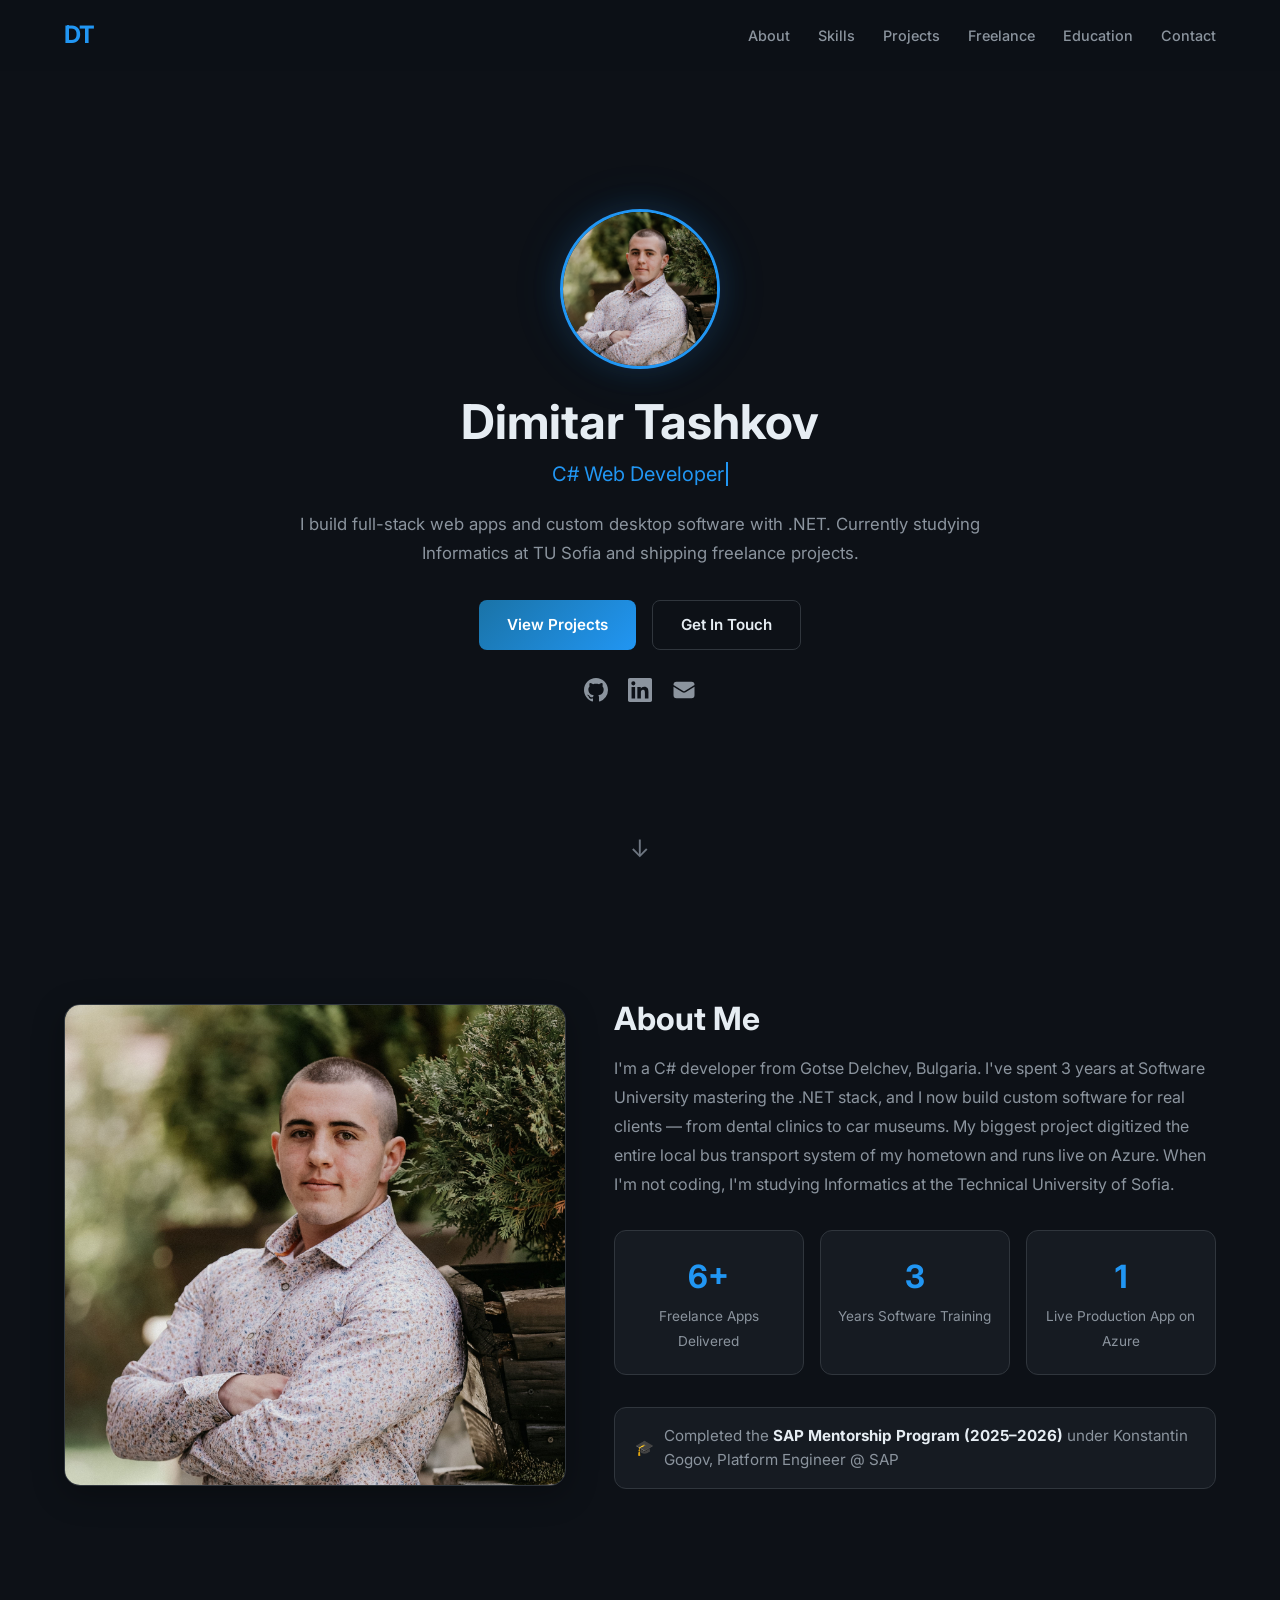
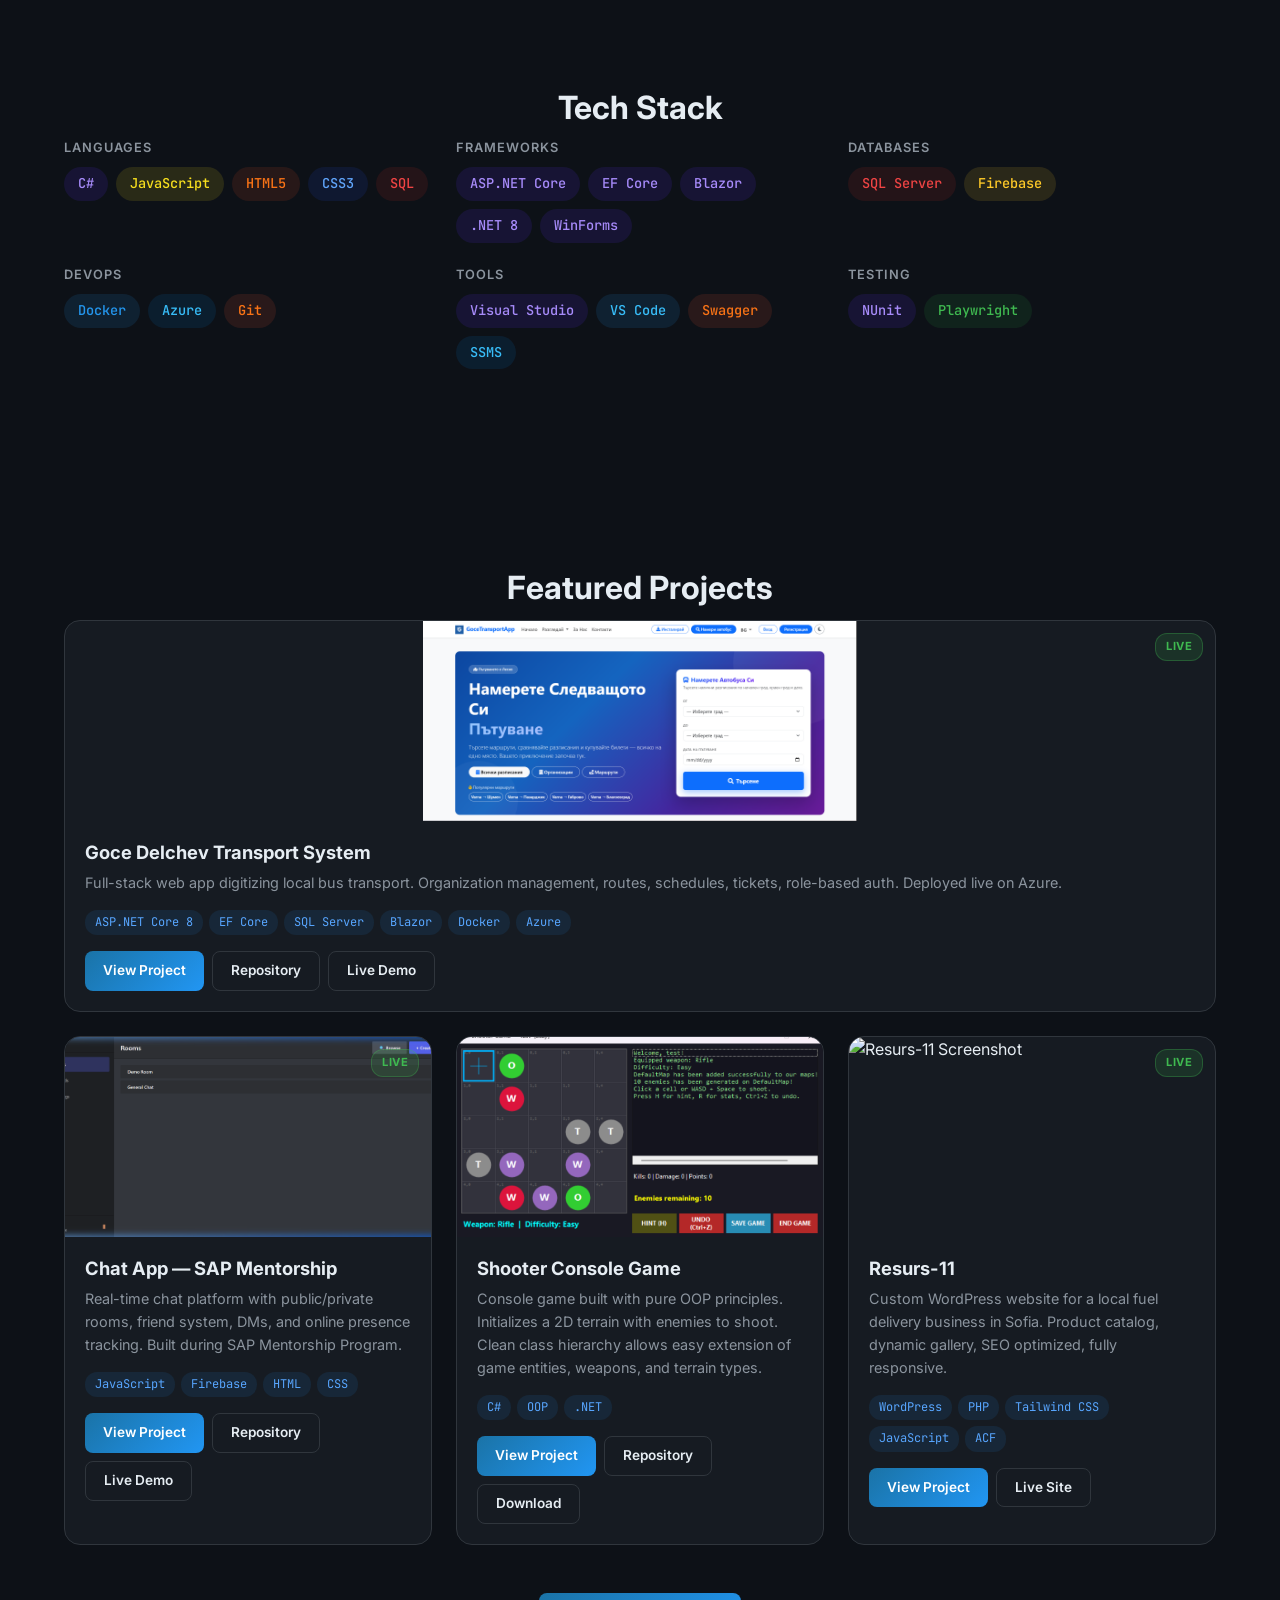
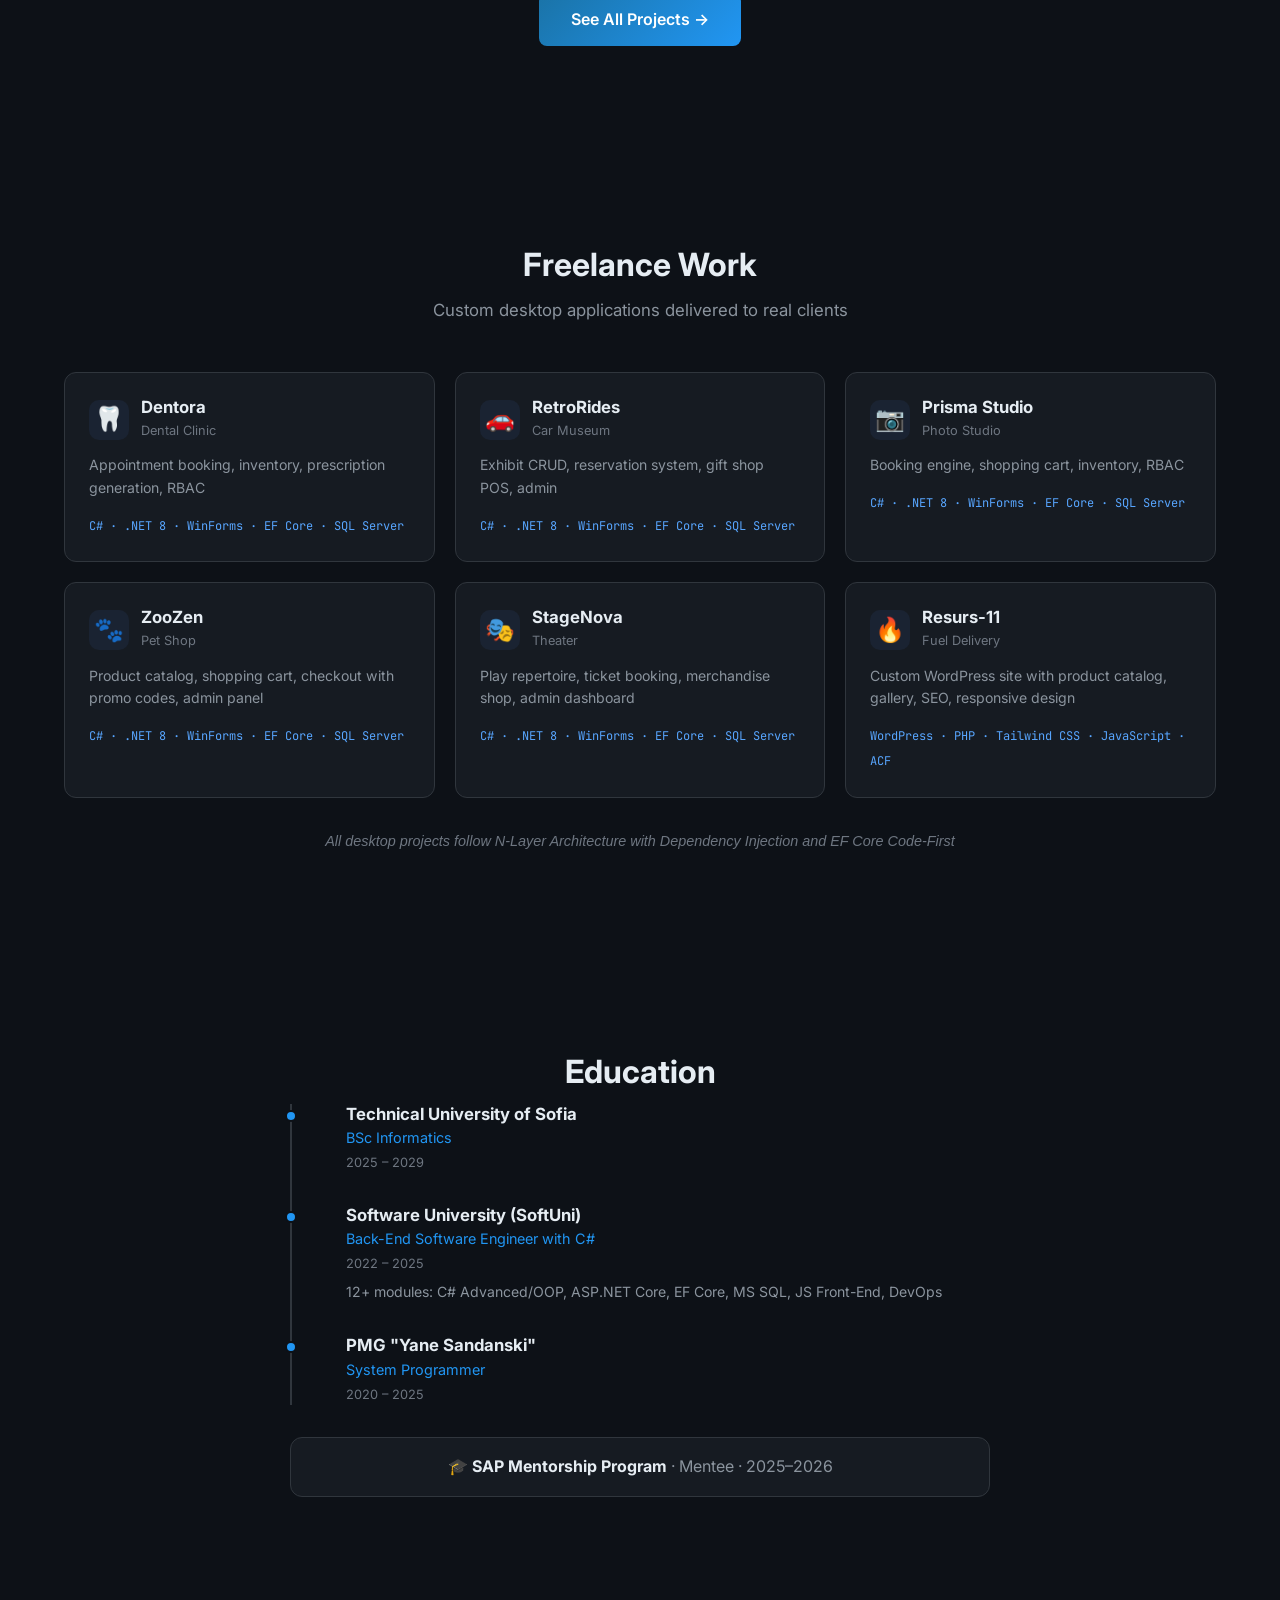
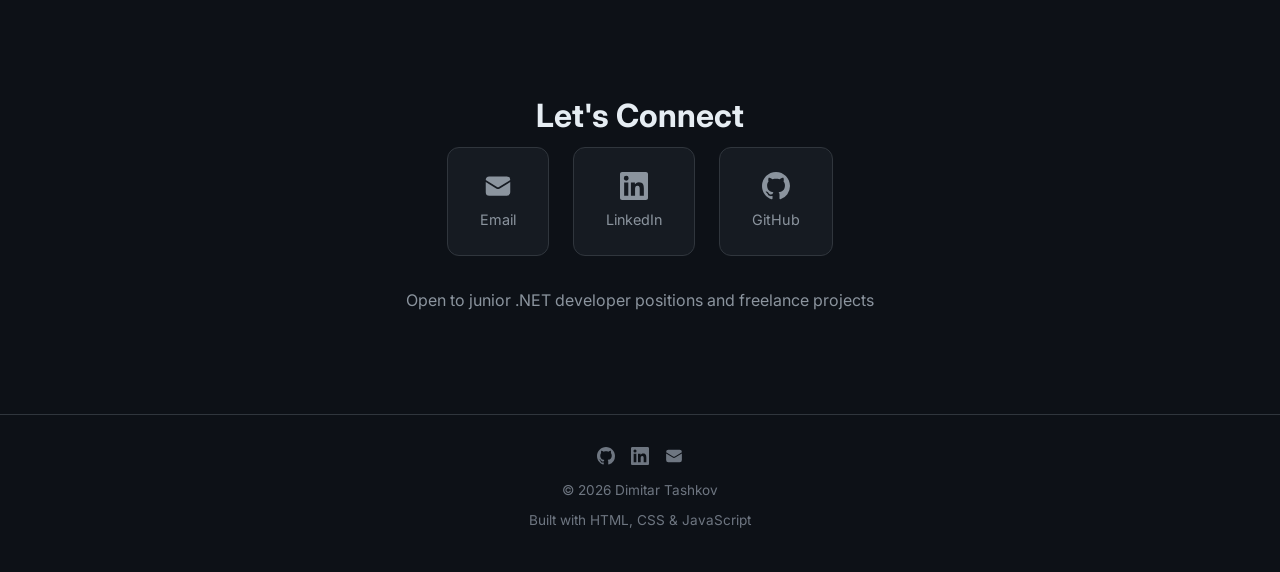
==== commit d383082f: "Refactor code structure for improved readability and maintainability" ====
--- a/index.html
+++ b/index.html
@@ -57,7 +57,7 @@
         <a href="https://github.com/DimitarTashkov" target="_blank" rel="noopener" aria-label="GitHub">
           <svg viewBox="0 0 24 24" fill="currentColor"><path d="M12 0C5.37 0 0 5.37 0 12c0 5.31 3.435 9.795 8.205 11.385.6.105.825-.255.825-.57 0-.285-.015-1.23-.015-2.235-3.015.555-3.795-.735-4.035-1.41-.135-.345-.72-1.41-1.23-1.695-.42-.225-1.02-.78-.015-.795.945-.015 1.62.87 1.845 1.23 1.08 1.815 2.805 1.305 3.495.99.105-.78.42-1.305.765-1.605-2.67-.3-5.46-1.335-5.46-5.925 0-1.305.465-2.385 1.23-3.225-.12-.3-.54-1.53.12-3.18 0 0 1.005-.315 3.3 1.23.96-.27 1.98-.405 3-.405s2.04.135 3 .405c2.295-1.56 3.3-1.23 3.3-1.23.66 1.65.24 2.88.12 3.18.765.84 1.23 1.905 1.23 3.225 0 4.605-2.805 5.625-5.475 5.925.435.375.81 1.095.81 2.22 0 1.605-.015 2.895-.015 3.3 0 .315.225.69.825.57A12.02 12.02 0 0024 12c0-6.63-5.37-12-12-12z"/></svg>
         </a>
-        <a href="https://www.linkedin.com/in/dimitar-tashkov-b86b0928b/" target="_blank" rel="noopener" aria-label="LinkedIn">
+        <a href="https://www.linkedin.com/in/dimitar-tashkov/" target="_blank" rel="noopener" aria-label="LinkedIn">
           <svg viewBox="0 0 24 24" fill="currentColor"><path d="M20.447 20.452h-3.554v-5.569c0-1.328-.027-3.037-1.852-3.037-1.853 0-2.136 1.445-2.136 2.939v5.667H9.351V9h3.414v1.561h.046c.477-.9 1.637-1.85 3.37-1.85 3.601 0 4.267 2.37 4.267 5.455v6.286zM5.337 7.433a2.062 2.062 0 01-2.063-2.065 2.064 2.064 0 112.063 2.065zm1.782 13.019H3.555V9h3.564v11.452zM22.225 0H1.771C.792 0 0 .774 0 1.729v20.542C0 23.227.792 24 1.771 24h20.451C23.2 24 24 23.227 24 22.271V1.729C24 .774 23.2 0 22.222 0h.003z"/></svg>
         </a>
         <a href="mailto:mitkotashkov1979@gmail.com" aria-label="Email">
@@ -168,7 +168,7 @@
         <!-- 1. Goce Transport — Featured -->
         <div class="project-card featured">
           <div class="card-thumbnail">
-            <div class="card-placeholder" style="background:linear-gradient(135deg,#512BD4 0%,#2196F3 100%);">Goce Delchev Transport System</div>
+            <img src="projects/gocetransportapp/media/Screenshot 2026-04-16 101330.png" alt="Goce Transport App Screenshot" loading="lazy" style="object-fit: contain;">
             <div class="card-badges">
               <span class="badge badge-live">LIVE</span>
             </div>
@@ -187,7 +187,7 @@
             <div class="card-actions">
               <a href="projects/gocetransportapp/index.html" class="btn-primary">View Project</a>
               <a href="https://github.com/DimitarTashkov/GoceTransportApp" class="btn-outline" target="_blank" rel="noopener">Repository</a>
-              <a href="https://gocetransport.azurewebsites.net/" class="btn-outline" target="_blank" rel="noopener">Live Demo</a>
+              <a href="https://gocetransport.app/" class="btn-outline" target="_blank" rel="noopener">Live Demo</a>
             </div>
           </div>
         </div>
@@ -391,7 +391,7 @@
             <svg viewBox="0 0 24 24" fill="currentColor"><path d="M1.5 8.67v8.58a3 3 0 003 3h15a3 3 0 003-3V8.67l-8.928 5.493a3 3 0 01-3.144 0L1.5 8.67z"/><path d="M22.5 6.908V6.75a3 3 0 00-3-3h-15a3 3 0 00-3 3v.158l9.714 5.978a1.5 1.5 0 001.572 0L22.5 6.908z"/></svg>
             Email
           </a>
-          <a href="https://www.linkedin.com/in/dimitar-tashkov-b86b0928b/" class="contact-link" target="_blank" rel="noopener">
+          <a href="https://www.linkedin.com/in/dimitar-tashkov/" class="contact-link" target="_blank" rel="noopener">
             <svg viewBox="0 0 24 24" fill="currentColor"><path d="M20.447 20.452h-3.554v-5.569c0-1.328-.027-3.037-1.852-3.037-1.853 0-2.136 1.445-2.136 2.939v5.667H9.351V9h3.414v1.561h.046c.477-.9 1.637-1.85 3.37-1.85 3.601 0 4.267 2.37 4.267 5.455v6.286zM5.337 7.433a2.062 2.062 0 01-2.063-2.065 2.064 2.064 0 112.063 2.065zm1.782 13.019H3.555V9h3.564v11.452zM22.225 0H1.771C.792 0 0 .774 0 1.729v20.542C0 23.227.792 24 1.771 24h20.451C23.2 24 24 23.227 24 22.271V1.729C24 .774 23.2 0 22.222 0h.003z"/></svg>
             LinkedIn
           </a>
@@ -411,7 +411,7 @@
       <a href="https://github.com/DimitarTashkov" target="_blank" rel="noopener" aria-label="GitHub">
         <svg width="18" height="18" viewBox="0 0 24 24" fill="currentColor"><path d="M12 0C5.37 0 0 5.37 0 12c0 5.31 3.435 9.795 8.205 11.385.6.105.825-.255.825-.57 0-.285-.015-1.23-.015-2.235-3.015.555-3.795-.735-4.035-1.41-.135-.345-.72-1.41-1.23-1.695-.42-.225-1.02-.78-.015-.795.945-.015 1.62.87 1.845 1.23 1.08 1.815 2.805 1.305 3.495.99.105-.78.42-1.305.765-1.605-2.67-.3-5.46-1.335-5.46-5.925 0-1.305.465-2.385 1.23-3.225-.12-.3-.54-1.53.12-3.18 0 0 1.005-.315 3.3 1.23.96-.27 1.98-.405 3-.405s2.04.135 3 .405c2.295-1.56 3.3-1.23 3.3-1.23.66 1.65.24 2.88.12 3.18.765.84 1.23 1.905 1.23 3.225 0 4.605-2.805 5.625-5.475 5.925.435.375.81 1.095.81 2.22 0 1.605-.015 2.895-.015 3.3 0 .315.225.69.825.57A12.02 12.02 0 0024 12c0-6.63-5.37-12-12-12z"/></svg>
       </a>
-      <a href="https://www.linkedin.com/in/dimitar-tashkov-b86b0928b/" target="_blank" rel="noopener" aria-label="LinkedIn">
+      <a href="https://www.linkedin.com/in/dimitar-tashkov/" target="_blank" rel="noopener" aria-label="LinkedIn">
         <svg width="18" height="18" viewBox="0 0 24 24" fill="currentColor"><path d="M20.447 20.452h-3.554v-5.569c0-1.328-.027-3.037-1.852-3.037-1.853 0-2.136 1.445-2.136 2.939v5.667H9.351V9h3.414v1.561h.046c.477-.9 1.637-1.85 3.37-1.85 3.601 0 4.267 2.37 4.267 5.455v6.286zM5.337 7.433a2.062 2.062 0 01-2.063-2.065 2.064 2.064 0 112.063 2.065zm1.782 13.019H3.555V9h3.564v11.452zM22.225 0H1.771C.792 0 0 .774 0 1.729v20.542C0 23.227.792 24 1.771 24h20.451C23.2 24 24 23.227 24 22.271V1.729C24 .774 23.2 0 22.222 0h.003z"/></svg>
       </a>
       <a href="mailto:mitkotashkov1979@gmail.com" aria-label="Email">
